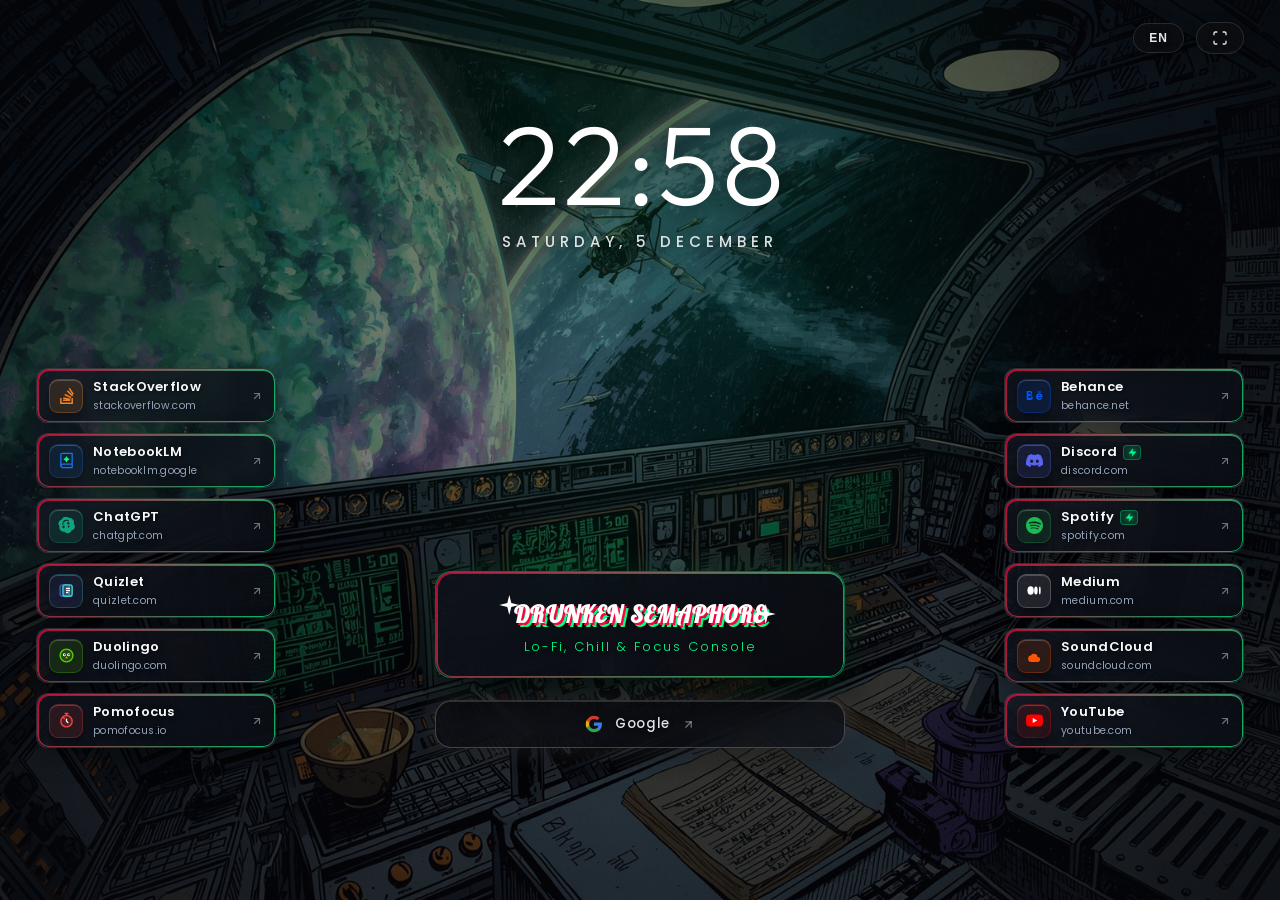
==== index.html @ 56335290 "feat: replace theme-named radios with real world radio stations including TRT Radyo 3 and add HLS su" ====
<!DOCTYPE html>
<html lang="tr">
<head>
    <meta charset="UTF-8">
    <meta name="viewport" content="width=device-width, initial-scale=1.0, viewport-fit=cover">
    <meta name="google" content="notranslate">

    <title>Drunken Semaphore — Lo-Fi, Chill & Focus Console</title>
    <meta name="google-site-verification" content="IHjCJJ4IDxa6epoXpQLy9RDhUSym5mTkWTMq412_aLg" />

    <link rel="stylesheet" href="style.css?v=20261027_08">

    <link rel="icon" type="image/png" href="favicon.png?v=3">
    <link rel="apple-touch-icon" href="apple-touch-icon.png?v=3">

    <meta name="description" content="Drunken Semaphore: Your 'lo-fi & chill' space for focus & relaxation. Odaklanma ve rahatlama konsolunuz. Visual/music themes, timer & productivity tools.">
    <meta name="keywords" content="drunken semaphore, focus, relax, audios, ambient sounds, music themes, visual themes, stopwatch, timer, alarm, world clock, birth chart, productivity, odaklanma, rahatlama, sesler, ambiyans sesleri, müzik temaları, görsel temalar, kronometre, sayaç, dünya saatleri, doğum haritası, üretkenlik">
    <meta name="author" content="Drunken Semaphore">

    <meta name="theme-color" content="#00ff88">
</head>

<body>
    <!-- VIDEO ARKA PLAN (DÖNGÜSEL GIF GİBİ ÇALIŞIR) -->
    <video id="bg-video" autoplay muted loop playsinline webkit-playsinline preload="none"></video>

    <!-- CHROME EXTENSION NEW TAB EKRANI (EXTENSION SCREEN) -->
    <div id="extension-screen" class="extension-screen">
        <!-- Random Arka Plan Görseli (assets/first-page) -->
        <div id="ext-bg-wallpaper" class="ext-bg-wallpaper" aria-hidden="true"></div>
        
        <!-- Sinematik Karartma ve Vignette Katmanı -->
        <div class="ext-ambient-overlay"></div>

        <!-- Cihaz Yönü Uyarı Katmanı (Landscape Orient Gate) -->
        <div class="orient-gate orient-gate-ext" aria-hidden="true">
            <div class="orient-gate-card">
                <div class="orient-gate-icon-box">
                    <svg class="orient-gate-svg to-portrait" viewBox="0 0 48 48" width="48" height="48" fill="none">
                        <rect x="15" y="7" width="18" height="34" rx="3.5" stroke="#ffffff" stroke-width="2.2" />
                        <line x1="22" y1="36" x2="26" y2="36" stroke="#00ff88" stroke-width="2" stroke-linecap="round" />
                        <path d="M7 24 C 7 14, 15 6, 24 6" stroke="#00ff88" stroke-width="2" stroke-dasharray="3 3" stroke-linecap="round" />
                        <polyline points="20 2 24 6 20 10" stroke="#00ff88" stroke-width="2" stroke-linecap="round" stroke-linejoin="round" />
                    </svg>
                </div>
                <h3 class="orient-gate-title"><span class="txt-orient-ext-title">DİKEY KULLANIM</span></h3>
                <p class="orient-gate-desc"><span class="txt-orient-ext-desc">Bu ekran dikey kullanım için tasarlanmıştır. Lütfen cihazınızı dikey konuma getirin.</span></p>
            </div>
        </div>

        <!-- Üst Kontrol Barı (Dil & Tam Ekran) -->
        <header class="ext-header">
            <div class="ext-header-actions">
                <button id="ext-btn-lang" class="ext-pill-btn" title="Dili Değiştir / Switch Language">
                    <span class="ext-lang-text">TR</span>
                </button>
                <button id="ext-btn-fullscreen" class="ext-pill-btn" title="Tam Ekran / Fullscreen">
                    <svg viewBox="0 0 24 24" width="16" height="16" stroke="currentColor" stroke-width="2" fill="none">
                        <path d="M8 3H5a2 2 0 0 0-2 2v3m18 0V5a2 2 0 0 0-2-2h-3m0 18h3a2 2 0 0 0 2-2v-3M3 16v3a2 2 0 0 0 2 2h3"></path>
                    </svg>
                </button>
            </div>
        </header>

        <!-- BAĞIMSIZ ÜST SAAT & TARİH KUTUSU (INDEPENDENT TOP CLOCK HUB) -->
        <div class="ext-clock-hub">
            <div id="ext-time" class="ext-digital-time">00:00</div>
            <div id="ext-date" class="ext-digital-date">21 EKİM, ÇARŞAMBA</div>
        </div>

        <!-- Ana Gövde: Yan Linkler + Ortada Atmosphere ve Google Arama (DİKEYDE VE YATAYDA TAM ORTALI) -->
        <main class="ext-main-stage">
            
            <!-- SOL YAN (LEFT FLANK): Google, Notion, NotebookLM, Google Scholar, Quizlet -->
            <aside class="ext-side-flank ext-side-left">
                <!-- 1. Google -->
                <a href="https://www.google.com" target="_self" class="ext-quick-card" title="Google">
                    <div class="ext-card-icon-box ext-google-box">
                        <svg viewBox="0 0 24 24" width="20" height="20">
                            <path fill="#4285F4" d="M22.56 12.25c0-.78-.07-1.53-.2-2.25H12v4.26h5.92c-.26 1.37-1.04 2.53-2.21 3.31v2.77h3.57c2.08-1.92 3.28-4.74 3.28-8.09z"/>
                            <path fill="#34A853" d="M12 23c2.97 0 5.46-.98 7.28-2.66l-3.57-2.77c-.98.66-2.23 1.06-3.71 1.06-2.86 0-5.29-1.93-6.16-4.53H2.18v2.84C3.99 20.53 7.7 23 12 23z"/>
                            <path fill="#FBBC05" d="M5.84 14.09c-.22-.66-.35-1.36-.35-2.09s.13-1.43.35-2.09V7.06H2.18C1.43 8.55 1 10.22 1 12s.43 3.45 1.18 4.94l2.85-2.22.81-.63z"/>
                            <path fill="#EA4335" d="M12 5.38c1.62 0 3.06.56 4.21 1.64l3.15-3.15C17.45 2.09 14.97 1 12 1 7.7 1 3.99 3.47 2.18 7.06l3.66 2.84c.87-2.6 3.3-4.52 6.16-4.52z"/>
                        </svg>
                    </div>
                    <div class="ext-card-details">
                        <span class="ext-card-name">Google</span>
                        <span class="ext-card-url">google.com</span>
                    </div>
                    <svg class="ext-card-arrow" viewBox="0 0 24 24" width="12" height="12" stroke="currentColor" stroke-width="2.2" fill="none" stroke-linecap="round" stroke-linejoin="round">
                        <line x1="7" y1="17" x2="17" y2="7"></line>
                        <polyline points="7 7 17 7 17 17"></polyline>
                    </svg>
                </a>

                <!-- 2. Notion -->
                <a href="https://www.notion.so" target="_blank" rel="noopener noreferrer" class="ext-quick-card" title="Notion">
                    <div class="ext-card-icon-box ext-notion-box">
                        <svg viewBox="0 0 24 24" width="20" height="20" fill="currentColor">
                            <path d="M4.459 4.208c.746.606 1.026.56 2.428.466l13.215-.793c.28 0 .047-.28-.046-.326L17.86 1.968c-.42-.326-.98-.7-2.054-.607L3.107 2.388c-.466.046-.56.28-.373.466zm.84 3.73v13.62c0 .84.466 1.166 1.353 1.12l14.288-.84c.886-.046.793-.746.793-1.306V7.474c0-.606-.233-.886-.793-.84l-14.847.886c-.56.047-.794.327-.794.887zm13.12 1.4c.094.42 0 .84-.42.887l-.933.14v8.864c.513.28.98.14 1.306-.047.373-.233.42-.56.42-.98V9.385c0-.42-.187-.653-.653-.606zm-4.712.327c.187.326.14.7-.28.746l-.886.14v8.583c.793.514 1.54.42 1.912.094.373-.327.42-.653.42-1.12V9.758c0-.42-.187-.653-.653-.606l-.513.093v-.513zm-2.846.186l-2.8 4.713v-4.153c0-.42-.234-.607-.653-.56l-.98.14v.513c.28.047.466.187.466.607v9.423c0 .42-.186.607-.653.607l-.606-.047v.513l2.285-.14 3.127-5.04v4.433c0 .466.233.653.7.606l1.026-.14v-.513c-.327-.047-.466-.233-.466-.653V9.758c0-.42-.187-.607-.653-.56z"/>
                        </svg>
                    </div>
                    <div class="ext-card-details">
                        <span class="ext-card-name">Notion</span>
                        <span class="ext-card-url">notion.so</span>
                    </div>
                    <svg class="ext-card-arrow" viewBox="0 0 24 24" width="12" height="12" stroke="currentColor" stroke-width="2.2" fill="none" stroke-linecap="round" stroke-linejoin="round">
                        <line x1="7" y1="17" x2="17" y2="7"></line>
                        <polyline points="7 7 17 7 17 17"></polyline>
                    </svg>
                </a>

                <!-- 3. NotebookLM -->
                <a href="https://notebooklm.google.com" target="_blank" rel="noopener noreferrer" class="ext-quick-card" title="NotebookLM">
                    <div class="ext-card-icon-box ext-notebook-box">
                        <svg viewBox="0 0 24 24" width="20" height="20" fill="none" stroke="currentColor" stroke-width="1.8" stroke-linecap="round" stroke-linejoin="round">
                            <path d="M4 19.5A2.5 2.5 0 0 1 6.5 17H20" stroke="#1A73E8"></path>
                            <path d="M6.5 2H20v20H6.5A2.5 2.5 0 0 1 4 19.5v-15A2.5 2.5 0 0 1 6.5 2z" stroke="#1A73E8"></path>
                            <path d="M12 7l1 2.2 2.2 1-2.2 1-1 2.2-1-2.2-2.2-1 2.2-1 1-2.2z" fill="#00ff88" stroke="#00ff88"></path>
                        </svg>
                    </div>
                    <div class="ext-card-details">
                        <span class="ext-card-name">NotebookLM</span>
                        <span class="ext-card-url">notebooklm.google</span>
                    </div>
                    <svg class="ext-card-arrow" viewBox="0 0 24 24" width="12" height="12" stroke="currentColor" stroke-width="2.2" fill="none" stroke-linecap="round" stroke-linejoin="round">
                        <line x1="7" y1="17" x2="17" y2="7"></line>
                        <polyline points="7 7 17 7 17 17"></polyline>
                    </svg>
                </a>

                <!-- 4. Google Scholar -->
                <a href="https://scholar.google.com" target="_blank" rel="noopener noreferrer" class="ext-quick-card" title="Google Scholar">
                    <div class="ext-card-icon-box ext-scholar-box">
                        <svg viewBox="0 0 24 24" width="20" height="20" fill="none" stroke="#4285F4" stroke-width="2" stroke-linecap="round" stroke-linejoin="round">
                            <polygon points="12 2 2 7 12 12 22 7 12 2" fill="#4285F4" fill-opacity="0.25"></polygon>
                            <path d="M6 10.5V16c0 3.3 2.7 6 6 6s6-2.7 6-6v-5.5"></path>
                            <path d="M22 7v9"></path>
                        </svg>
                    </div>
                    <div class="ext-card-details">
                        <span class="ext-card-name">Scholar</span>
                        <span class="ext-card-url">scholar.google.com</span>
                    </div>
                    <svg class="ext-card-arrow" viewBox="0 0 24 24" width="12" height="12" stroke="currentColor" stroke-width="2.2" fill="none" stroke-linecap="round" stroke-linejoin="round">
                        <line x1="7" y1="17" x2="17" y2="7"></line>
                        <polyline points="7 7 17 7 17 17"></polyline>
                    </svg>
                </a>

                <!-- 5. Quizlet -->
                <a href="https://quizlet.com" target="_blank" rel="noopener noreferrer" class="ext-quick-card" title="Quizlet">
                    <div class="ext-card-icon-box ext-quizlet-box">
                        <svg viewBox="0 0 24 24" width="20" height="20" fill="none">
                            <rect x="3" y="4" width="13" height="16" rx="3" stroke="#4257B2" stroke-width="2" fill="#4257B2" fill-opacity="0.2"></rect>
                            <rect x="7" y="4" width="13" height="16" rx="3" stroke="#3CCFCF" stroke-width="2" fill="#3CCFCF" fill-opacity="0.25"></rect>
                            <path d="M12 9h4M12 12h4M12 15h2" stroke="#ffffff" stroke-width="1.8" stroke-linecap="round"></path>
                        </svg>
                    </div>
                    <div class="ext-card-details">
                        <span class="ext-card-name">Quizlet</span>
                        <span class="ext-card-url">quizlet.com</span>
                    </div>
                    <svg class="ext-card-arrow" viewBox="0 0 24 24" width="12" height="12" stroke="currentColor" stroke-width="2.2" fill="none" stroke-linecap="round" stroke-linejoin="round">
                        <line x1="7" y1="17" x2="17" y2="7"></line>
                        <polyline points="7 7 17 7 17 17"></polyline>
                    </svg>
                </a>
            </aside>

            <!-- ORTA (CENTER): ATMOSPHERE Animasyonu ve Bağlantı + Google Hızlı Bağlantısı -->
            <section class="ext-center-flank">

                <!-- 1. DRUNKEN SEMAPHORE KUTUSU (Animasyon ve Bağlantı) -->
                <div id="btn-enter-atmosphere" class="brand-sign glass-panel ext-atmosphere-link" role="button" tabindex="0" title="Drunken Semaphore — Web Konsolunu Aç / Open Web Console">
                    <h2 class="neon-title">DRUNKEN SEMAPHORE</h2>
                    <p style="color: #00ff88; margin: 0; font-size: 13px; letter-spacing: 2px; font-weight: 300;">Lo-Fi, Chill & Focus Console</p>
                </div>

                <!-- 2. ORTA ALT: Şık Google Hızlı Bağlantısı (Dedicated Link) -->
                <div class="ext-center-actions">
                    <a href="https://www.google.com" target="_self" class="ext-center-google-link" title="Google'a Git / Visit Google">
                        <svg class="ext-google-icon" viewBox="0 0 24 24" width="18" height="18">
                            <path fill="#4285F4" d="M22.56 12.25c0-.78-.07-1.53-.2-2.25H12v4.26h5.92c-.26 1.37-1.04 2.53-2.21 3.31v2.77h3.57c2.08-1.92 3.28-4.74 3.28-8.09z"/>
                            <path fill="#34A853" d="M12 23c2.97 0 5.46-.98 7.28-2.66l-3.57-2.77c-.98.66-2.23 1.06-3.71 1.06-2.86 0-5.29-1.93-6.16-4.53H2.18v2.84C3.99 20.53 7.7 23 12 23z"/>
                            <path fill="#FBBC05" d="M5.84 14.09c-.22-.66-.35-1.36-.35-2.09s.13-1.43.35-2.09V7.06H2.18C1.43 8.55 1 10.22 1 12s.43 3.45 1.18 4.94l2.85-2.22.81-.63z"/>
                            <path fill="#EA4335" d="M12 5.38c1.62 0 3.06.56 4.21 1.64l3.15-3.15C17.45 2.09 14.97 1 12 1 7.7 1 3.99 3.47 2.18 7.06l3.66 2.84c.87-2.6 3.3-4.52 6.16-4.52z"/>
                        </svg>
                        <span class="ext-google-btn-text">Google</span>
                        <svg class="ext-google-btn-arrow" viewBox="0 0 24 24" width="13" height="13" stroke="currentColor" stroke-width="2.2" fill="none" stroke-linecap="round" stroke-linejoin="round">
                            <line x1="7" y1="17" x2="17" y2="7"></line>
                            <polyline points="7 7 17 7 17 17"></polyline>
                        </svg>
                    </a>
                </div>
            </section>

            <!-- SAĞ YAN (RIGHT FLANK): Spotify, YouTube, GitHub, Goodreads, Pinterest -->
            <aside class="ext-side-flank ext-side-right">
                <!-- 1. Spotify -->
                <a href="https://open.spotify.com" target="_blank" rel="noopener noreferrer" class="ext-quick-card" title="Spotify">
                    <div class="ext-card-icon-box ext-spotify-box">
                        <svg viewBox="0 0 24 24" width="20" height="20" fill="#1DB954">
                            <path d="M12 0C5.373 0 0 5.373 0 12s5.373 12 12 12 12-5.373 12-12S18.627 0 12 0zm5.5 17.3c-.2.3-.6.4-.9.2-2.5-1.5-5.6-1.9-9.3-1-.4.1-.7-.2-.8-.5-.1-.4.2-.7.5-.8 4-.9 7.5-.5 10.3 1.2.3.2.4.6.2.9zm1.5-3.3c-.3.4-.8.5-1.2.3-3-1.8-7.5-2.3-11-1.3-.5.1-.9-.2-1-.6-.1-.5.2-.9.6-1 4-1.2 9-.6 12.3 1.5.5.2.6.7.3 1.1zm.1-3.4C15.6 8.5 9.1 8.3 5.3 9.4c-.6.2-1.2-.2-1.4-.7-.2-.6.2-1.2.7-1.4 4.5-1.3 11.6-1.1 16 1.5.5.3.7 1 .4 1.5-.3.5-1 .7-1.5.4z"/>
                        </svg>
                    </div>
                    <div class="ext-card-details">
                        <span class="ext-card-name">Spotify</span>
                        <span class="ext-card-url">spotify.com</span>
                    </div>
                    <svg class="ext-card-arrow" viewBox="0 0 24 24" width="12" height="12" stroke="currentColor" stroke-width="2.2" fill="none" stroke-linecap="round" stroke-linejoin="round">
                        <line x1="7" y1="17" x2="17" y2="7"></line>
                        <polyline points="7 7 17 7 17 17"></polyline>
                    </svg>
                </a>

                <!-- 2. YouTube -->
                <a href="https://www.youtube.com" target="_blank" rel="noopener noreferrer" class="ext-quick-card" title="YouTube">
                    <div class="ext-card-icon-box ext-youtube-box">
                        <svg viewBox="0 0 24 24" width="20" height="20">
                            <path fill="#FF0000" d="M23.498 6.186a3.016 3.016 0 0 0-2.122-2.136C19.505 3.545 12 3.545 12 3.545s-7.505 0-9.377.505A3.017 3.017 0 0 0 .502 6.186C0 8.07 0 12 0 12s0 3.93.502 5.814a3.016 3.016 0 0 0 2.122 2.136c1.871.505 9.376.505 9.376.505s7.505 0 9.377-.505a3.015 3.015 0 0 0 2.122-2.136C24 15.93 24 12 24 12s0-3.93-.502-5.814z"/>
                            <polygon fill="#FFFFFF" points="9.545 15.568 15.818 12 9.545 8.432"/>
                        </svg>
                    </div>
                    <div class="ext-card-details">
                        <span class="ext-card-name">YouTube</span>
                        <span class="ext-card-url">youtube.com</span>
                    </div>
                    <svg class="ext-card-arrow" viewBox="0 0 24 24" width="12" height="12" stroke="currentColor" stroke-width="2.2" fill="none" stroke-linecap="round" stroke-linejoin="round">
                        <line x1="7" y1="17" x2="17" y2="7"></line>
                        <polyline points="7 7 17 7 17 17"></polyline>
                    </svg>
                </a>

                <!-- 3. GitHub -->
                <a href="https://github.com" target="_blank" rel="noopener noreferrer" class="ext-quick-card" title="GitHub">
                    <div class="ext-card-icon-box ext-github-box">
                        <svg viewBox="0 0 24 24" width="20" height="20" fill="currentColor">
                            <path d="M12 0C5.37 0 0 5.37 0 12c0 5.31 3.435 9.795 8.205 11.385.6.105.825-.255.825-.57 0-.285-.015-1.23-.015-2.235-3.015.555-3.795-.735-4.035-1.41-.135-.345-.72-1.41-1.23-1.695-.42-.225-1.02-.78-.015-.795.945-.015 1.62.87 1.845 1.23 1.08 1.815 2.805 1.305 3.495.99.105-.78.42-1.305.765-1.605-2.67-.3-5.46-1.335-5.46-5.925 0-1.305.465-2.385 1.23-3.225-.12-.3-.54-1.53.12-3.18 0 0 1.005-.315 3.3 1.23.96-.27 1.98-.405 3-.405s2.04.135 3 .405c2.295-1.56 3.3-1.23 3.3-1.23.66 1.65.24 2.88.12 3.18.765.84 1.23 1.905 1.23 3.225 0 4.605-2.805 5.625-5.475 5.925.435.375.81 1.095.81 2.22 0 1.605-.015 2.895-.015 3.3 0 .315.225.69.825.57A12.02 12.02 0 0024 12c0-6.63-5.37-12-12-12z"/>
                        </svg>
                    </div>
                    <div class="ext-card-details">
                        <span class="ext-card-name">GitHub</span>
                        <span class="ext-card-url">github.com</span>
                    </div>
                    <svg class="ext-card-arrow" viewBox="0 0 24 24" width="12" height="12" stroke="currentColor" stroke-width="2.2" fill="none" stroke-linecap="round" stroke-linejoin="round">
                        <line x1="7" y1="17" x2="17" y2="7"></line>
                        <polyline points="7 7 17 7 17 17"></polyline>
                    </svg>
                </a>

                <!-- 4. Goodreads -->
                <a href="https://www.goodreads.com" target="_blank" rel="noopener noreferrer" class="ext-quick-card" title="Goodreads">
                    <div class="ext-card-icon-box ext-goodreads-box">
                        <svg viewBox="0 0 24 24" width="20" height="20" fill="none">
                            <path d="M4 19.5A2.5 2.5 0 0 1 6.5 17H20" stroke="#d69e2e" stroke-width="2"></path>
                            <path d="M6.5 2H20v20H6.5A2.5 2.5 0 0 1 4 19.5v-15A2.5 2.5 0 0 1 6.5 2z" stroke="#d69e2e" stroke-width="2" fill="#d69e2e" fill-opacity="0.18"></path>
                            <path d="M14.5 10c0-2-1-3-2.5-3s-2.5 1-2.5 3 1 3 2.5 3c.8 0 1.5-.3 2-1v2.5c0 1.5-.8 2-2 2-.8 0-1.5-.3-1.8-.8" stroke="#f6ad55" stroke-width="1.8" stroke-linecap="round"></path>
                        </svg>
                    </div>
                    <div class="ext-card-details">
                        <span class="ext-card-name">Goodreads</span>
                        <span class="ext-card-url">goodreads.com</span>
                    </div>
                    <svg class="ext-card-arrow" viewBox="0 0 24 24" width="12" height="12" stroke="currentColor" stroke-width="2.2" fill="none" stroke-linecap="round" stroke-linejoin="round">
                        <line x1="7" y1="17" x2="17" y2="7"></line>
                        <polyline points="7 7 17 7 17 17"></polyline>
                    </svg>
                </a>

                <!-- 5. Pinterest -->
                <a href="https://www.pinterest.com" target="_blank" rel="noopener noreferrer" class="ext-quick-card" title="Pinterest">
                    <div class="ext-card-icon-box ext-pinterest-box">
                        <svg viewBox="0 0 24 24" width="20" height="20" fill="#E60023">
                            <path d="M12 0a12 12 0 0 0-4.37 23.18c-.06-.94-.1-2.4.05-3.43l1.08-4.57s-.27-.55-.27-1.37c0-1.28.74-2.24 1.67-2.24.78 0 1.16.59 1.16 1.3 0 .79-.5 1.98-.77 3.08-.22.93.46 1.68 1.38 1.68 1.65 0 2.92-1.74 2.92-4.26 0-2.23-1.6-3.79-3.89-3.79-2.65 0-4.2 1.99-4.2 4.04 0 .8.31 1.66.7 2.13.08.1.09.18.06.33l-.26 1.08c-.04.18-.14.22-.33.13-1.24-.58-2.02-2.39-2.02-3.85 0-3.13 2.28-6.01 6.57-6.01 3.45 0 6.13 2.46 6.13 5.75 0 3.43-2.16 6.19-5.16 6.19-1.01 0-1.96-.52-2.28-1.14l-.62 2.37c-.23.86-.84 1.94-1.25 2.6A12 12 0 1 0 12 0z"/>
                        </svg>
                    </div>
                    <div class="ext-card-details">
                        <span class="ext-card-name">Pinterest</span>
                        <span class="ext-card-url">pinterest.com</span>
                    </div>
                    <svg class="ext-card-arrow" viewBox="0 0 24 24" width="12" height="12" stroke="currentColor" stroke-width="2.2" fill="none" stroke-linecap="round" stroke-linejoin="round">
                        <line x1="7" y1="17" x2="17" y2="7"></line>
                        <polyline points="7 7 17 7 17 17"></polyline>
                    </svg>
                </a>
            </aside>

        </main>
    </div>

    <!-- OPEN-WORLD HARİTA EKRANI (MAP SCREEN) -->
    <div id="map-screen" class="map-screen map-hidden">
        <!-- Sinematik Ortam Arka Planı (Ambient Glow) -->
        <div class="map-ambient-backdrop"></div>

        <!-- Cihaz Yönü Uyarı Katmanı (Portrait Orient Gate) -->
        <div class="orient-gate orient-gate-map" aria-hidden="true">
            <div class="orient-gate-card">
                <div class="orient-gate-icon-box">
                    <svg class="orient-gate-svg to-landscape" viewBox="0 0 48 48" width="48" height="48" fill="none">
                        <rect x="7" y="15" width="34" height="18" rx="3.5" stroke="#ffffff" stroke-width="2.2" />
                        <line x1="36" y1="22" x2="36" y2="26" stroke="#00ff88" stroke-width="2" stroke-linecap="round" />
                        <path d="M24 7 C 34 7, 41 15, 41 24" stroke="#00ff88" stroke-width="2" stroke-dasharray="3 3" stroke-linecap="round" />
                        <polyline points="45 20 41 24 37 20" stroke="#00ff88" stroke-width="2" stroke-linecap="round" stroke-linejoin="round" />
                    </svg>
                </div>
                <h3 class="orient-gate-title"><span class="txt-orient-map-title">YATAY KONSOL</span></h3>
                <p class="orient-gate-desc"><span class="txt-orient-map-desc">Harita konsolu yatay kullanım için tasarlanmıştır. Lütfen cihazınızı yatay konuma getirin.</span></p>
            </div>
        </div>


        <!-- SOL JOY-CON KOLU (Neon Kırmızı Gövde + Analog Stick + Dikey ATMOSPHERE + D-Pad + Capture) -->
        <div class="map-flank map-flank-left">
            <div class="joycon-control joycon-top-row joycon-row-right">
                <div class="joycon-minus-btn" title="-"></div>
            </div>

            <div class="joycon-control joycon-stick-assembly">
                <div class="joycon-stick-well">
                    <div class="joycon-stick-cap" id="left-stick" title="Analog Joystick">
                        <div class="joycon-stick-inner"></div>
                    </div>
                </div>
            </div>

            <h1 class="map-vertical-title">DRUNKEN SEMAPHORE</h1>

            <div class="joycon-control joycon-pad-group joycon-dpad">
                <div class="joycon-round-btn dpad-up" data-key="up" title="Yukarı / Up">
                    <svg class="dpad-arrow-icon" viewBox="0 0 24 24"><polygon points="12 5 4 19 20 19"></polygon></svg>
                </div>
                <div class="joycon-round-btn dpad-left" data-key="left" title="Sol / Left">
                    <svg class="dpad-arrow-icon" viewBox="0 0 24 24"><polygon points="5 12 19 4 19 20"></polygon></svg>
                </div>
                <div class="joycon-round-btn dpad-right" data-key="right" title="Sağ / Right">
                    <svg class="dpad-arrow-icon" viewBox="0 0 24 24"><polygon points="19 12 5 4 5 20"></polygon></svg>
                </div>
                <div class="joycon-round-btn dpad-down" data-key="down" title="Aşağı / Down">
                    <svg class="dpad-arrow-icon" viewBox="0 0 24 24"><polygon points="12 19 4 5 20 5"></polygon></svg>
                </div>
            </div>

            <div class="joycon-control joycon-bottom-row joycon-row-right">
                <div class="joycon-capture-btn" aria-hidden="true">
                    <div class="joycon-capture-inner"></div>
                </div>
            </div>
        </div>

        <!-- SAĞ JOY-CON KOLU (Neon Yeşil Gövde + X/Y/A/B + Dikey MEKANINI SEÇ + Analog Stick + Home) -->
        <div class="map-flank map-flank-right">
            <div class="joycon-control joycon-top-row joycon-row-left" style="height: 20px;">
                <!-- Sağ üst artı butonu kaldırıldı -->
            </div>

            <div class="joycon-control joycon-pad-group joycon-abxy">
                <div class="joycon-round-btn abxy-x" data-btn="x" title="Rastgele Mekan Seç / Random (X)"><span>X</span></div>
                <div class="joycon-round-btn abxy-y" data-btn="y" title="Lobi Müziği Önizle / Preview Audio (Y)"><span>Y</span></div>
                <div class="joycon-round-btn abxy-a" data-btn="a" title="Seç / Giriş Yap / Enter (A)"><span>A</span></div>
                <div class="joycon-round-btn abxy-b" data-btn="b" title="Seçimi Sıfırla & Müziği Kapat / Reset (B)"><span>B</span></div>
            </div>

            <h2 class="map-vertical-subtitle"><span class="txt-map-subtitle">MEKANINI SEÇ</span></h2>

            <div class="joycon-control joycon-stick-assembly">
                <div class="joycon-stick-well">
                    <div class="joycon-stick-cap" id="right-stick" title="Analog Joystick">
                        <div class="joycon-stick-inner"></div>
                    </div>
                </div>
            </div>

            <div class="joycon-control joycon-bottom-row joycon-row-left">
                <div class="joycon-home-btn" id="btn-map-home" title="İlk Sayfaya Dön / Home" role="button" tabindex="0">
                    <svg viewBox="0 0 24 24" width="16" height="16" fill="currentColor">
                        <path d="M12 3L4 9v12h5v-7h6v7h5V9z"/>
                    </svg>
                </div>
            </div>
        </div>

        <!-- İnteraktif Harita Sahnesi (Tam Sığan, Kesilmeyen Konteyner) -->
        <div class="map-stage-wrapper">
            <div class="map-stage">
                <!-- Harita Videosu / GIF (Sıfır Kesilme ile Birebir Sahneye Oturur) -->
                <video id="map-video" class="map-stage-image" autoplay loop muted playsinline webkit-playsinline preload="none" poster="assets/map/map-bg.png">
                    <source src="assets/map/map-bg.mp4" type="video/mp4">
                </video>
                <!-- 1. Cowboy Era: Wild Saloon -->
                <div class="building-hotspot" data-theme="cowboy-era" style="left: 4%; top: 28%; width: 17%; height: 28%;">
                    <div class="hotspot-highlight"></div>
                </div>

                <!-- 2. Jazz & Romance: Velvet Club -->
                <div class="building-hotspot" data-theme="jazz-romance" style="left: 26%; top: 7%; width: 15%; height: 30%;">
                    <div class="hotspot-highlight"></div>
                </div>

                <!-- 3. Rock n' Roll: Skull Rider Bar -->
                <div class="building-hotspot" data-theme="rock-n-roll" style="left: 55%; top: 6%; width: 17%; height: 30%;">
                    <div class="hotspot-highlight"></div>
                </div>

                <!-- 4. Dark Fantasy: Cursed Cathedral -->
                <div class="building-hotspot" data-theme="dark-fantasy" style="left: 75%; top: 5%; width: 21%; height: 38%;">
                    <div class="hotspot-highlight"></div>
                </div>

                <!-- 5. The Pasific Crest -->
                <div class="building-hotspot" data-theme="the-pasific-crest" style="left: 6%; top: 57%; width: 29%; height: 33%;">
                    <div class="hotspot-highlight"></div>
                </div>

                <!-- 6. Light Fantasy: Dragon's Sanctuary -->
                <div class="building-hotspot" data-theme="light-fantasy" style="left: 39%; top: 62%; width: 20%; height: 33%;">
                    <div class="hotspot-highlight"></div>
                </div>

                <!-- 7. Milky Way: Orbital Spaceport -->
                <div class="building-hotspot" data-theme="milky-way" style="left: 40%; top: 25%; width: 18%; height: 30%;">
                    <div class="hotspot-highlight"></div>
                </div>

                <!-- 8. Cyber World: Neon Tower -->
                <div class="building-hotspot" data-theme="cyber-world" style="left: 81%; top: 44%; width: 19%; height: 55%;">
                    <div class="hotspot-highlight"></div>
                </div>
            </div>
        </div>

        <!-- İnteraktif Bilgi Kartı (Bina üzerine gelince açılır - Dinamik Tema Renkli) -->
        <div id="building-card" class="building-card">
            <div class="building-hud-header">
                <span class="building-hud-dot"></span>
                <span id="card-tag" class="building-hud-tag">DRUNKEN SEMAPHORE</span>
                <span class="building-hud-badge txt-hud-badge">EXPLORE</span>
            </div>
            <h3 id="card-title" class="building-title">District Name</h3>
            <p id="card-desc" class="building-desc"></p>
            <div class="building-hud-action">
                <span class="building-hud-prompt">
                    <span class="hud-key-pill">A</span>
                    <span class="txt-hud-enter">GİRİŞ YAP / ENTER</span>
                </span>
                <span class="building-hud-arrow">
                    <svg viewBox="0 0 24 24" width="13" height="13" fill="none" stroke="currentColor" stroke-width="2.5" stroke-linecap="round" stroke-linejoin="round">
                        <line x1="5" y1="12" x2="19" y2="12"></line>
                        <polyline points="12 5 19 12 12 19"></polyline>
                    </svg>
                </span>
            </div>
        </div>

        <!-- Joy-Con Konsol Tuş Kılavuzu (HUD Controller Action Guide) -->
        <div class="joycon-action-guide">
            <div class="guide-item"><span class="guide-key guide-key-a">A</span> <span class="guide-txt txt-guide-a">Giriş Yap</span></div>
            <div class="guide-item"><span class="guide-key guide-key-b">B</span> <span class="guide-txt txt-guide-b">Sıfırla</span></div>
            <div class="guide-item"><span class="guide-key guide-key-x">X</span> <span class="guide-txt txt-guide-x">Rastgele</span></div>
            <div class="guide-item"><span class="guide-key guide-key-y">Y</span> <span class="guide-txt txt-guide-y">Lobi Müziği</span></div>
        </div>
    </div>

    <!-- Sayfanın içerisindeki her şey (Ana Çalışma Alanı) -->
    <div class="app-container">

        <!-- Cihaz Yönü Uyarı Katmanı (Normal Konsol: Yatayda Uyarır) -->
        <div class="orient-gate orient-gate-app-portrait" aria-hidden="true">
            <div class="orient-gate-card">
                <div class="orient-gate-icon-box">
                    <svg class="orient-gate-svg to-portrait" viewBox="0 0 48 48" width="48" height="48" fill="none">
                        <rect x="15" y="7" width="18" height="34" rx="3.5" stroke="#ffffff" stroke-width="2.2" />
                        <line x1="22" y1="36" x2="26" y2="36" stroke="#00ff88" stroke-width="2" stroke-linecap="round" />
                        <path d="M7 24 C 7 14, 15 6, 24 6" stroke="#00ff88" stroke-width="2" stroke-dasharray="3 3" stroke-linecap="round" />
                        <polyline points="20 2 24 6 20 10" stroke="#00ff88" stroke-width="2" stroke-linecap="round" stroke-linejoin="round" />
                    </svg>
                </div>
                <h3 class="orient-gate-title"><span class="txt-orient-room-title">DİKEY KONSOL</span></h3>
                <p class="orient-gate-desc"><span class="txt-orient-room-desc">Konsol görünümü dikey kullanım için tasarlanmıştır. Lütfen cihazınızı dikey konuma getirin veya tam ekran moduna geçin.</span></p>
            </div>
        </div>

        <!-- Cihaz Yönü Uyarı Katmanı (Sinematik Fullscreen: Dikeyde Uyarır) -->
        <div class="orient-gate orient-gate-app-landscape" aria-hidden="true">
            <div class="orient-gate-card">
                <div class="orient-gate-icon-box">
                    <svg class="orient-gate-svg to-landscape" viewBox="0 0 48 48" width="48" height="48" fill="none">
                        <rect x="7" y="15" width="34" height="18" rx="3.5" stroke="#ffffff" stroke-width="2.2" />
                        <line x1="36" y1="22" x2="36" y2="26" stroke="#00ff88" stroke-width="2" stroke-linecap="round" />
                        <path d="M24 7 C 34 7, 41 15, 41 24" stroke="#00ff88" stroke-width="2" stroke-dasharray="3 3" stroke-linecap="round" />
                        <polyline points="45 20 41 24 37 20" stroke="#00ff88" stroke-width="2" stroke-linecap="round" stroke-linejoin="round" />
                    </svg>
                </div>
                <h3 class="orient-gate-title"><span class="txt-orient-cinema-title">SİNEMATİK MOD</span></h3>
                <p class="orient-gate-desc"><span class="txt-orient-cinema-desc">Sinematik tam ekran modu yatay kullanım için tasarlanmıştır. Lütfen cihazınızı yatay konuma getirin.</span></p>
            </div>
        </div>

        <!-- Sol Dikey Dock Bar (60px) -->
        <aside class="dock-bar glass-panel">
            <div class="dock-top-group">
                <button class="dock-btn active" data-dock="home" title="Home">
                    <svg class="dock-icon" viewBox="0 0 24 24" width="22" height="22" stroke="currentColor" stroke-width="2" fill="none" stroke-linecap="round" stroke-linejoin="round">
                        <path d="M3 9l9-7 9 7v11a2 2 0 0 1-2 2H5a2 2 0 0 1-2-2z"></path>
                        <polyline points="9 22 9 12 15 12 15 22"></polyline>
                    </svg>
                    <span class="dock-tooltip dock-tt-home">Home</span>
                </button>

                <button class="dock-btn" data-dock="features" title="Features">
                    <svg class="dock-icon" viewBox="0 0 24 24" width="22" height="22" stroke="currentColor" stroke-width="2" fill="none" stroke-linecap="round" stroke-linejoin="round">
                        <circle cx="12" cy="12" r="3"></circle>
                        <path d="M19.4 15a1.65 1.65 0 0 0 .33 1.82l.06.06a2 2 0 0 1 0 2.83 2 2 0 0 1-2.83 0l-.06-.06a1.65 1.65 0 0 0-1.82-.33 1.65 1.65 0 0 0-1 1.51V21a2 2 0 0 1-2 2 2 2 0 0 1-2-2v-.09A1.65 1.65 0 0 0 9 19.4a1.65 1.65 0 0 0-1.82.33l-.06.06a2 2 0 0 1-2.83 0 2 2 0 0 1 0-2.83l.06-.06a1.65 1.65 0 0 0 .33-1.82 1.65 1.65 0 0 0-1.51-1H3a2 2 0 0 1-2-2 2 2 0 0 1 2-2h.09A1.65 1.65 0 0 0 4.6 9a1.65 1.65 0 0 0-.33-1.82l-.06-.06a2 2 0 0 1 0-2.83 2 2 0 0 1 2.83 0l.06.06a1.65 1.65 0 0 0 1.82.33H9a1.65 1.65 0 0 0 1-1.51V3a2 2 0 0 1 2-2 2 2 0 0 1 2 2v.09a1.65 1.65 0 0 0 1 1.51 1.65 1.65 0 0 0 1.82-.33l.06-.06a2 2 0 0 1 2.83 0 2 2 0 0 1 0 2.83l-.06.06a1.65 1.65 0 0 0-.33 1.82V9a1.65 1.65 0 0 0 1.51 1H21a2 2 0 0 1 2 2 2 2 0 0 1-2 2h-.09a1.65 1.65 0 0 0-1.51 1z"></path>
                    </svg>
                    <span class="dock-tooltip dock-tt-features">Features</span>
                </button>

                <button class="dock-btn" data-dock="music" title="Music">
                    <svg class="dock-icon" viewBox="0 0 24 24" width="22" height="22" stroke="currentColor" stroke-width="2" fill="none" stroke-linecap="round" stroke-linejoin="round">
                        <path d="M9 18V5l12-2v13"></path>
                        <circle cx="6" cy="18" r="3"></circle>
                        <circle cx="18" cy="16" r="3"></circle>
                    </svg>
                    <span class="dock-tooltip dock-tt-music">Music</span>
                </button>

                <button class="dock-btn" data-dock="visual" title="Visual">
                    <svg class="dock-icon" viewBox="0 0 24 24" width="22" height="22" stroke="currentColor" stroke-width="2" fill="none" stroke-linecap="round" stroke-linejoin="round">
                        <rect x="3" y="3" width="18" height="18" rx="2" ry="2"></rect>
                        <circle cx="8.5" cy="8.5" r="1.5"></circle>
                        <polyline points="21 15 16 10 5 21"></polyline>
                    </svg>
                    <span class="dock-tooltip dock-tt-visual">Visual</span>
                </button>
            </div>

            <div class="dock-bottom-group">
                <a href="https://buymeacoffee.com/ietkose" target="_blank" rel="noopener noreferrer" class="dock-btn dock-coffee-btn" data-dock="coffee" title="Support Me">
                    <svg class="dock-icon" viewBox="0 0 24 24" width="20" height="20" stroke="currentColor" stroke-width="2" fill="none" stroke-linecap="round" stroke-linejoin="round">
                        <path d="M18 8h1a4 4 0 0 1 0 8h-1"></path>
                        <path d="M2 8h16v9a4 4 0 0 1-4 4H6a4 4 0 0 1-4-4V8z"></path>
                        <line x1="6" y1="1" x2="6" y2="4"></line>
                        <line x1="10" y1="1" x2="10" y2="4"></line>
                        <line x1="14" y1="1" x2="14" y2="4"></line>
                    </svg>
                    <span class="dock-tooltip dock-tt-coffee">Support Me</span>
                </a>

                <button id="btn-return-map" class="dock-btn dock-map-btn" data-dock="map" title="MAP">
                    <svg class="dock-icon" viewBox="0 0 24 24" width="22" height="22" stroke="currentColor" stroke-width="2" fill="none" stroke-linecap="round" stroke-linejoin="round">
                        <polygon points="1 6 1 22 8 18 16 22 23 18 23 2 16 6 8 2 1 6"></polygon>
                        <line x1="8" y1="2" x2="8" y2="18"></line>
                        <line x1="16" y1="6" x2="16" y2="22"></line>
                    </svg>
                    <span class="dock-tooltip dock-tt-map">MAP</span>
                </button>
            </div>
        </aside>
        <!-- Sayfada orta alan yarattık-->
        <main class="main-content">

            <!-- FULLSCREEN KUTUCUĞU -->
            <button id="btn-fullscreen" class="glass-btn" style="position: absolute; top: 28px; right: 15px; z-index: 100;"><span class="txt-fullscreen">⛶ Fullscreen</span></button>

            <!-- ORTA KUTU (FEATURES KUTUSU) -->
             <!-- HOME KUTUCUĞU -->
            <div id="clock-view" class="view-box tab-content glass-panel" style="display: block;">
                <h1 id="time-display">00:00:00</h1>
                <h3 id="date-display">Date</h3>
            </div>

            <!-- STOPWATCH KUTUCUĞU -->
            <div id="stopwatch-view" class="view-box tab-content glass-panel" style="display: none;">
                <h2 class="view-h2-stopwatch">Stopwatch</h2>
                <h1 id="sw-display">00:00:00</h1>
                <div class="stopwatch-controls">
                    <button id="btn-start" class="glass-btn btn-txt-start">Start</button>
                    <button id="btn-stop" class="glass-btn btn-txt-stop">Stop</button>
                    <button id="btn-lap" class="glass-btn btn-txt-lap">Lap</button>
                    <button id="btn-reset" class="glass-btn btn-txt-reset">Reset</button>
                </div>
                <div id="laps-container"></div>
            </div>

            <!-- TIMER KUTUCUĞU -->
            <div id="timer-view" class="view-box tab-content glass-panel" style="display: none;">
                <h2 class="view-h2-timer">Timer</h2>
                <h1 id="timer-display">00:00:00</h1>
                <div class="timer-input-group" style="display: flex; justify-content: center; align-items: center; gap: 10px; margin-bottom: 20px;">
                    <div class="input-wrapper" style="display: flex; align-items: center; background: rgba(0,0,0,0.4); border: 1px solid rgba(255,255,255,0.15); border-radius: 8px; height: 35px; overflow: hidden;">
                        <button class="spin-btn" data-spin-target="timer-input-hour" data-spin-action="down" style="background: transparent; border: none; color: #b3b3b3; font-size: 16px; cursor: pointer; padding: 0 8px;">-</button>
                        <input type="number" id="timer-input-hour" placeholder="Hr" min="0" max="99" style="width: 35px; height: 100%; text-align: center; background: transparent; border: none; color: white; outline: none; padding: 0; font-size: 16px; font-family: 'Poppins', sans-serif;">
                        <button class="spin-btn" data-spin-target="timer-input-hour" data-spin-action="up" style="background: transparent; border: none; color: #b3b3b3; font-size: 16px; cursor: pointer; padding: 0 8px;">+</button>
                    </div>
                    <span style="font-size: 20px; font-weight: bold; color: rgba(255,255,255,0.5);">:</span>
                    <div class="input-wrapper" style="display: flex; align-items: center; background: rgba(0,0,0,0.4); border: 1px solid rgba(255,255,255,0.15); border-radius: 8px; height: 35px; overflow: hidden;">
                        <button class="spin-btn" data-spin-target="timer-input-min" data-spin-action="down" style="background: transparent; border: none; color: #b3b3b3; font-size: 16px; cursor: pointer; padding: 0 8px;">-</button>
                        <input type="number" id="timer-input-min" placeholder="Min" min="0" max="59" style="width: 35px; height: 100%; text-align: center; background: transparent; border: none; color: white; outline: none; padding: 0; font-size: 16px; font-family: 'Poppins', sans-serif;">
                        <button class="spin-btn" data-spin-target="timer-input-min" data-spin-action="up" style="background: transparent; border: none; color: #b3b3b3; font-size: 16px; cursor: pointer; padding: 0 8px;">+</button>
                    </div>
                    <span style="font-size: 20px; font-weight: bold; color: rgba(255,255,255,0.5);">:</span>
                    <div class="input-wrapper" style="display: flex; align-items: center; background: rgba(0,0,0,0.4); border: 1px solid rgba(255,255,255,0.15); border-radius: 8px; height: 35px; overflow: hidden;">
                        <button class="spin-btn" data-spin-target="timer-input-sec" data-spin-action="down" style="background: transparent; border: none; color: #b3b3b3; font-size: 16px; cursor: pointer; padding: 0 8px;">-</button>
                        <input type="number" id="timer-input-sec" placeholder="Sec" min="0" max="59" style="width: 35px; height: 100%; text-align: center; background: transparent; border: none; color: white; outline: none; padding: 0; font-size: 16px; font-family: 'Poppins', sans-serif;">
                        <button class="spin-btn" data-spin-target="timer-input-sec" data-spin-action="up" style="background: transparent; border: none; color: #b3b3b3; font-size: 16px; cursor: pointer; padding: 0 8px;">+</button>
                    </div>
                </div>

                <div class="stopwatch-controls">
                    <button id="btn-timer-start" class="glass-btn btn-txt-start">Start</button>
                    <button id="btn-timer-pause" class="glass-btn btn-txt-pause">Pause / Stop</button>
                    <button id="btn-timer-reset" class="glass-btn btn-txt-reset">Reset</button>
                </div>
            </div>

            <!-- ALARM KUTUCUĞU -->
           <div id="alarm-view" class="view-box tab-content glass-panel" style="display: none;">
                <h2 class="view-h2-alarm">Alarm</h2>
    
                <div class="input-wrapper" style="margin: 0 auto 15px auto; width: max-content; padding: 0 15px;">
                    <input type="time" id="alarm-time-input" class="time-date-input">
                </div>
    
                <button id="btn-set-alarm" class="glass-btn btn-txt-set">Set</button>
                <button id="btn-cancel-alarm" class="glass-btn btn-txt-cancel" style="display: none;">Cancel</button>

                <h3 id="alarm-status" style="margin-top: 15px; color: #b3b3b3;" class="txt-alarm-status">No Alarm Set</h3>

                <div id="alarm-controls" style="display: none; margin-top: 15px;">
                    <button id="btn-snooze" class="glass-btn btn-txt-snooze" style="background: rgba(136, 255, 0);">Snooze (5 min)</button>
                    <button id="btn-dismiss" class="glass-btn btn-txt-dismiss" style="background: rgba(255, 0, 0);">Dismiss</button>

                </div>

                <div id="alarm-credit-box" style="display: none; margin-top: 15px; padding-top: 10px; border-top: 1px solid rgba(255,255,255,0.1);">
                    <span class="credit-text txt-alarm-credit" style="color: rgba(255, 255, 255, 0.5); font-size: 11px;">Sound by: Nickpanekaiassets from Pixabay</span>
                </div>
            </div>

            <!-- WC KUTUCUĞU -->
            <div id="world-clock-view" class="view-box tab-content glass-panel" style="display: none;">
                <h2 class="view-h2-worldclock">World Clock</h2>
                <p><span class="wc-label-local">Local:</span> <span id="wc-local"></span></p>
                <p><span class="wc-label-ist">Istanbul:</span> <span id="wc-istanbul"></span></p>
                <p><span class="wc-label-ny">New York:</span> <span id="wc-newyork"></span></p>
                <p><span class="wc-label-lon">London:</span> <span id="wc-london"></span></p>
                <p><span class="wc-label-tok">Tokyo:</span> <span id="wc-tokyo"></span></p>
            </div>

            <!-- BC KUTUCUĞU -->
            <div id="birth-chart-view" class="view-box tab-content glass-panel" style="display: none;">
                <h2 class="view-h2-birthchart">Birth Chart</h2>
                <div style="display: flex; justify-content: center; gap: 15px; margin-bottom: 20px;">
                    <div class="input-wrapper" style="padding: 0 15px;"><input type="date" id="birth-date" class="time-date-input"></div>
                    <div class="input-wrapper" style="padding: 0 15px;"><input type="time" id="birth-time" class="time-date-input"></div>
                </div>
                <button id="btn-calculate-zodiac" class="glass-btn btn-txt-calc">Calculate</button>
                <div id="zodiac-result" style="display: none; margin-top: 15px; border: 1px solid rgba(255,255,255,0.1); padding: 10px; border-radius: 5px; text-align: left; font-size: 14px;">
                    <p><span class="bc-label-sun">Sun Sign: </span><span id="res-sun" style="color: #00ff88;"></span></p>
                    <p><span class="bc-label-element">Element: </span><span id="res-element" style="color: #00ff88;"></span></p>
                    <p><span class="bc-label-chinese">Chinese Zodiac: </span><span id="res-chinese" style="color: #00ff88;"></span></p>
                    <p><span class="bc-label-lifepath">Life Path Number: </span><span id="res-lifepath" style="color: #00ff88;"></span></p>
                    <p><span class="bc-label-moon">Moon Phase: </span><span id="res-moon-phase" style="color: #00ff88;"></span></p>
                </div>
            </div>

            <!-- POMODORO KUTUCUĞU -->
            <div id="pomodoro-view" class="view-box tab-content glass-panel" style="display: none;">
                <h2 class="view-h2-pomodoro">Pomodoro</h2>
                <h1 id="pomo-display">25:00</h1>
                <p id="pomo-session" style="color: #00ff88; font-size: 13px; font-weight: 500; margin: 4px 0 12px 0;">Session: 0/4</p>
                <div class="stopwatch-controls">
                    <button id="btn-pomo-start" class="glass-btn btn-txt-start">Start</button>
                    <button id="btn-pomo-pause" class="glass-btn btn-txt-pause">Pause / Stop</button>
                    <button id="btn-pomo-reset" class="glass-btn btn-txt-reset">Reset</button>
                </div>
                <div style="margin-top: 10px; display: flex; align-items: center; justify-content: center; gap: 8px;">
                    <button class="glass-btn pomo-preset-btn" style="font-size: 11px; padding: 6px 14px;" data-work="25" data-break="5">25/5</button>
                    <button class="glass-btn pomo-preset-btn" style="font-size: 11px; padding: 6px 14px;" data-work="50" data-break="10">50/10</button>
                    <button class="glass-btn pomo-preset-btn" style="font-size: 11px; padding: 6px 14px;" data-work="90" data-break="20">90/20</button>
                </div>
            </div>

            <!-- TO-DO KUTUCUĞU -->
            <div id="todo-view" class="view-box tab-content glass-panel" style="display: none;">
                <h2 class="view-h2-todo">To-Do</h2>
                <div style="display: flex; gap: 8px; margin-bottom: 15px;">
                    <input type="text" id="todo-input" placeholder="Add a task..." 
                           style="flex: 1; padding: 10px; background: rgba(0,0,0,0.4); border: 1px solid rgba(255,255,255,0.15); 
                                  border-radius: 8px; color: white; font-family: 'Poppins'; outline: none;">
                    <button id="btn-todo-add" class="glass-btn btn-txt-add" style="font-size: 18px; padding: 8px 16px;">+</button>
                </div>
                <ul id="todo-list" style="list-style: none; padding: 0; max-height: 300px; overflow-y: auto;"></ul>
            </div>
        </main>

        <!-- Sağ Kayar Panel (340px Slide Panel) -->
        <aside id="slide-panel" class="slide-panel glass-panel">
            <div class="slide-panel-header">
                <h3 id="slide-panel-title" class="slide-panel-title">PANEL</h3>
                <button id="btn-close-panel" class="close-panel-btn" title="Close Panel">&times;</button>
            </div>
            
            <div class="slide-panel-body">
                <!-- 1. Müzik Paneli (6 Sekmeli) -->
                <div class="panel-view" data-panel="music">
                    <!-- 6 Sekmeli Müzik Barı (3x2 Izgara) -->
                    <div class="music-tabs-bar">
                        <button class="music-tab-btn active" data-music-tab="radio" title="Live Radio">
                            <span class="music-tab-icon">
                                <svg viewBox="0 0 24 24" width="14" height="14" stroke="currentColor" stroke-width="2" fill="none" stroke-linecap="round" stroke-linejoin="round">
                                    <circle cx="12" cy="12" r="2"></circle>
                                    <path d="M16.24 7.76a6 6 0 0 1 0 8.49m-8.48-.01a6 6 0 0 1 0-8.49m11.31-2.82a10 10 0 0 1 0 14.14m-14.14 0a10 10 0 0 1 0-14.14"></path>
                                </svg>
                            </span>
                            <span class="music-tab-label tab-lbl-radio">Radio</span>
                        </button>
                        <button class="music-tab-btn" data-music-tab="freq" title="Frequencies">
                            <span class="music-tab-icon">
                                <svg viewBox="0 0 24 24" width="14" height="14" stroke="currentColor" stroke-width="2" fill="none" stroke-linecap="round" stroke-linejoin="round">
                                    <path d="M2 12h3l3-8 4 16 3-10 2 5h5"></path>
                                </svg>
                            </span>
                            <span class="music-tab-label tab-lbl-freq">Freq</span>
                        </button>
                        <button class="music-tab-btn" data-music-tab="ambient" title="Ambient Sounds">
                            <span class="music-tab-icon">
                                <svg viewBox="0 0 24 24" width="14" height="14" stroke="currentColor" stroke-width="2" fill="none" stroke-linecap="round" stroke-linejoin="round">
                                    <path d="M9.59 4.59A2 2 0 1 1 11 8H2m10.59 11.41A2 2 0 1 0 14 16H2m15.73-8.27A2.5 2.5 0 1 1 19.5 12H2"></path>
                                </svg>
                            </span>
                            <span class="music-tab-label tab-lbl-ambient">Ambient</span>
                        </button>
                        <button class="music-tab-btn" data-music-tab="playlist" title="Theme Playlist">
                            <span class="music-tab-icon">
                                <svg viewBox="0 0 24 24" width="14" height="14" stroke="currentColor" stroke-width="2" fill="none" stroke-linecap="round" stroke-linejoin="round">
                                    <path d="M9 18V5l12-2v13"></path>
                                    <circle cx="6" cy="18" r="3"></circle>
                                    <circle cx="18" cy="16" r="3"></circle>
                                </svg>
                            </span>
                            <span class="music-tab-label tab-lbl-playlist">Playlist</span>
                        </button>
                        <button class="music-tab-btn" data-music-tab="lobby" title="Lobby Music">
                            <span class="music-tab-icon">
                                <svg viewBox="0 0 24 24" width="14" height="14" stroke="currentColor" stroke-width="2" fill="none" stroke-linecap="round" stroke-linejoin="round">
                                    <path d="M18 8h1a4 4 0 0 1 0 8h-1"></path>
                                    <path d="M2 8h16v9a4 4 0 0 1-4 4H6a4 4 0 0 1-4-4V8z"></path>
                                    <line x1="6" y1="1" x2="6" y2="4"></line>
                                    <line x1="10" y1="1" x2="10" y2="4"></line>
                                    <line x1="14" y1="1" x2="14" y2="4"></line>
                                </svg>
                            </span>
                            <span class="music-tab-label tab-lbl-lobby">Lobby</span>
                        </button>
                        <button class="music-tab-btn" data-music-tab="embed" title="Custom Player">
                            <span class="music-tab-icon">
                                <svg viewBox="0 0 24 24" width="14" height="14" stroke="currentColor" stroke-width="2" fill="none" stroke-linecap="round" stroke-linejoin="round">
                                    <path d="M10 13a5 5 0 0 0 7.54.54l3-3a5 5 0 0 0-7.07-7.07l-1.72 1.71"></path>
                                    <path d="M14 11a5 5 0 0 0-7.54-.54l-3 3a5 5 0 0 0 7.07 7.07l1.71-1.71"></path>
                                </svg>
                            </span>
                            <span class="music-tab-label tab-lbl-embed">Custom</span>
                        </button>
                    </div>

                    <!-- Sekme 1: Canlı Radyo -->
                    <div class="music-tab-pane active" data-music-tab-content="radio">
                        <div class="panel-section-title">
                            <span class="txt-subtab-radio">RADIO STATIONS</span>
                        </div>
                        <ul id="radio-stations-list" class="theme-menu-list radio-station-list">
                            <li class="tab-link" data-radio-station="los40">
                                <span>↠ &nbsp; <span class="radio-txt-los40">LOS40</span></span>
                                <span class="live-indicator">LIVE</span>
                            </li>
                            <li class="tab-link" data-radio-station="trt-radyo-3">
                                <span>↠ &nbsp; <span class="radio-txt-trt-radyo-3">TRT Radyo 3</span></span>
                                <span class="live-indicator">LIVE</span>
                            </li>
                            <li class="tab-link" data-radio-station="bbc-world">
                                <span>↠ &nbsp; <span class="radio-txt-bbc-world">BBC World Service</span></span>
                                <span class="live-indicator">LIVE</span>
                            </li>
                            <li class="tab-link" data-radio-station="kexp">
                                <span>↠ &nbsp; <span class="radio-txt-kexp">KEXP 90.3 FM</span></span>
                                <span class="live-indicator">LIVE</span>
                            </li>
                            <li class="tab-link" data-radio-station="radio-paradise">
                                <span>↠ &nbsp; <span class="radio-txt-radio-paradise">Radio Paradise</span></span>
                                <span class="live-indicator">LIVE</span>
                            </li>
                            <li class="tab-link" data-radio-station="fip-paris">
                                <span>↠ &nbsp; <span class="radio-txt-fip-paris">FIP Paris</span></span>
                                <span class="live-indicator">LIVE</span>
                            </li>
                            <li class="tab-link" data-radio-station="nts-radio">
                                <span>↠ &nbsp; <span class="radio-txt-nts-radio">NTS Radio</span></span>
                                <span class="live-indicator">LIVE</span>
                            </li>
                            <li class="tab-link" data-radio-station="classic-fm">
                                <span>↠ &nbsp; <span class="radio-txt-classic-fm">Classic FM</span></span>
                                <span class="live-indicator">LIVE</span>
                            </li>
                            <li class="tab-link" data-radio-station="power-fm">
                                <span>↠ &nbsp; <span class="radio-txt-power-fm">Power FM</span></span>
                                <span class="live-indicator">LIVE</span>
                            </li>
                        </ul>

                        <!-- Ortak Stream/Radyo Oynatıcı Çubuğu -->
                        <div class="sidebar-player glass-panel">
                            <div class="player-controls">
                                <button id="btn-player-prev" class="control-btn">&#9668;&#9668;</button>
                                <button id="btn-player-play-pause" class="control-btn play-btn">&#10074;&#10074;</button>
                                <button id="btn-player-next" class="control-btn">&#9658;&#9658;</button>
                            </div>
                            <div style="display: flex; align-items: center; gap: 6px; margin-top: 8px;">
                                <span style="font-size: 11px; color: #00ff88; font-family: monospace;">VOL</span>
                                <input type="range" id="player-volume" min="0" max="100" value="50" style="flex: 1; accent-color: #00ff88; cursor: pointer; height: 4px;">
                            </div>
                            <div class="track-info-mini">
                                <span id="player-track-credit" class="credit-text txt-awaiting-audio">Awaiting audio...</span>
                            </div>
                        </div>
                    </div>

                    <!-- Sekme 2: Frekans Sesleri -->
                    <div class="music-tab-pane" data-music-tab-content="freq">
                        <div class="panel-section-title">
                            <span class="txt-subtab-freq">FREQUENCIES</span>
                        </div>
                        <ul id="frequency-list" class="theme-menu-list frequency-list">
                            <li class="tab-link" data-freq-id="432hz">
                                <span>↠ &nbsp; <span class="freq-txt-432">432Hz Miracle Tone</span></span>
                                <span class="freq-badge">HEAL</span>
                            </li>
                            <li class="tab-link" data-freq-id="528hz">
                                <span>↠ &nbsp; <span class="freq-txt-528">528Hz Solfeggio Love</span></span>
                                <span class="freq-badge">DNA</span>
                            </li>
                            <li class="tab-link" data-freq-id="alpha">
                                <span>↠ &nbsp; <span class="freq-txt-alpha">Alpha Waves (10Hz Focus)</span></span>
                                <span class="freq-badge">MIND</span>
                            </li>
                            <li class="tab-link" data-freq-id="theta">
                                <span>↠ &nbsp; <span class="freq-txt-theta">Theta Waves (6Hz Flow)</span></span>
                                <span class="freq-badge">ZEN</span>
                            </li>
                            <li class="tab-link" data-freq-id="delta">
                                <span>↠ &nbsp; <span class="freq-txt-delta">Delta Waves (2Hz Sleep)</span></span>
                                <span class="freq-badge">REST</span>
                            </li>
                            <li class="tab-link" data-freq-id="schumann">
                                <span>↠ &nbsp; <span class="freq-txt-schumann">7.83Hz Earth Resonance</span></span>
                                <span class="freq-badge">EARTH</span>
                            </li>
                        </ul>

                        <div class="sidebar-player glass-panel">
                            <div class="player-controls">
                                <button id="btn-freq-prev" class="control-btn">&#9668;&#9668;</button>
                                <button id="btn-freq-play-pause" class="control-btn play-btn">&#9654;</button>
                                <button id="btn-freq-next" class="control-btn">&#9658;&#9658;</button>
                            </div>
                            <div style="display: flex; align-items: center; gap: 6px; margin-top: 8px;">
                                <span style="font-size: 11px; color: #00ff88; font-family: monospace;">VOL</span>
                                <input type="range" id="freq-volume" min="0" max="100" value="50" style="flex: 1; accent-color: #00ff88; cursor: pointer; height: 4px;">
                            </div>
                            <div class="track-info-mini">
                                <span id="freq-track-credit" class="credit-text">Web Audio Binaural Generator</span>
                            </div>
                        </div>
                    </div>

                    <!-- Sekme 3: Ambiyans Sesleri -->
                    <div class="music-tab-pane" data-music-tab-content="ambient">
                        <div class="panel-section-title">
                            <span class="txt-ambient-sounds">AMBIENT MIXER</span>
                        </div>
                        <ul class="theme-menu-list" id="ambient-sounds-list">
                            <li id="btn-winter-wind" class="tab-link" data-sound="winter-wind"><span>↠ &nbsp; <span class="snd-txt-winter">Winter Wind</span></span></li>
                            <li id="btn-rain" class="tab-link" data-sound="rain"><span>↠ &nbsp; <span class="snd-txt-rain">Rain</span></span></li>
                            <li id="btn-birds" class="tab-link" data-sound="birds"><span>↠ &nbsp; <span class="snd-txt-birds">Birds</span></span></li>
                            <li id="btn-birds-rain" class="tab-link" data-sound="birds-rain"><span>↠ &nbsp; <span class="snd-txt-birds-rain">Birds in the Rain</span></span></li>
                            <li id="btn-waves-seagulls" class="tab-link" data-sound="waves-seagulls"><span>↠ &nbsp; <span class="snd-txt-waves">Waves & Seagulls</span></span></li>
                            <li id="btn-fire" class="tab-link" data-sound="fire"><span>↠ &nbsp; <span class="snd-txt-fire">Fireplace</span></span></li>
                            <li id="btn-cafe-noise" class="tab-link" data-sound="cafe-noise"><span>↠ &nbsp; <span class="snd-txt-cafe">Cafe Ambience</span></span></li>
                            <li id="btn-train" class="tab-link" data-sound="train"><span>↠ &nbsp; <span class="snd-txt-train">Train Journey</span></span></li>
                            <li id="btn-koto-japanese-zither" class="tab-link" data-sound="koto-japanese-zither"><span>↠ &nbsp; <span class="snd-txt-koto">Koto</span></span></li>
                        </ul>
                        <div class="sidebar-player glass-panel">
                            <div class="player-controls">
                                <button id="btn-sounds-play-pause" class="control-btn play-btn">&#10074;&#10074;</button>
                            </div>
                            <div class="track-info-mini">
                                <span id="sound-credit" class="credit-text" style="color: rgba(255, 255, 255, 0.75); text-shadow: none;">Play / Pause Active Audio</span>
                            </div>
                        </div>
                    </div>

                    <!-- Sekme 4: Tema Listesi -->
                    <div class="music-tab-pane" data-music-tab-content="playlist">
                        <div class="panel-section-title" style="display: flex; justify-content: space-between; align-items: center;">
                            <span>PLAYLIST: <strong id="playlist-theme-name" style="color: #00ff88;">CURRENT THEME</strong></span>
                            <button id="btn-playlist-shuffle-toggle" class="playlist-shuffle-pill" title="Karışık Çalma / Shuffle">
                                <svg viewBox="0 0 24 24" width="13" height="13" stroke="currentColor" stroke-width="2.2" fill="none" stroke-linecap="round" stroke-linejoin="round">
                                    <polyline points="16 3 21 3 21 8"></polyline>
                                    <line x1="4" y1="20" x2="21" y2="3"></line>
                                    <polyline points="21 16 21 21 16 21"></polyline>
                                    <line x1="15" y1="15" x2="21" y2="21"></line>
                                    <line x1="4" y1="4" x2="9" y2="9"></line>
                                </svg>
                                <span class="txt-shuffle-label">SHUFFLE</span>
                            </button>
                        </div>
                        <div class="sidebar-player glass-panel">
                            <div class="player-controls">
                                <button id="btn-playlist-prev" class="control-btn">&#9668;&#9668;</button>
                                <button id="btn-playlist-play-pause" class="control-btn play-btn">&#10074;&#10074;</button>
                                <button id="btn-playlist-next" class="control-btn">&#9658;&#9658;</button>
                            </div>
                            <div style="display: flex; align-items: center; gap: 6px; margin-top: 8px;">
                                <span style="font-size: 11px; color: #00ff88; font-family: monospace;">VOL</span>
                                <input type="range" id="playlist-volume" min="0" max="100" value="50" style="flex: 1; accent-color: #00ff88; cursor: pointer; height: 4px;">
                            </div>
                            <div class="track-info-mini">
                                <span id="playlist-track-credit" class="credit-text txt-awaiting-audio">Awaiting audio...</span>
                            </div>
                        </div>
                    </div>

                    <!-- Sekme 5: Lobi Müzikleri -->
                    <div class="music-tab-pane" data-music-tab-content="lobby">
                        <div class="panel-section-title">
                            <span class="txt-lobby-music">LOBBY THEMES</span>
                        </div>
                        <ul id="lobby-themes-list" class="theme-menu-list lobby-theme-list">
                            <li class="tab-link" data-lobby-theme="cowboy-era"><span>↠ &nbsp; <span class="lobby-txt-cowboy">Wild West Saloon</span></span></li>
                            <li class="tab-link" data-lobby-theme="cyber-world"><span>↠ &nbsp; <span class="lobby-txt-cyber">Cyberpunk Skyscraper</span></span></li>
                            <li class="tab-link" data-lobby-theme="dark-fantasy"><span>↠ &nbsp; <span class="lobby-txt-dark-fan">Cursed Cathedral</span></span></li>
                            <li class="tab-link" data-lobby-theme="light-fantasy"><span>↠ &nbsp; <span class="lobby-txt-light-fan">Dragon's Sanctuary</span></span></li>
                            <li class="tab-link" data-lobby-theme="jazz-romance"><span>↠ &nbsp; <span class="lobby-txt-jazz">New York Velvet Jazz</span></span></li>
                            <li class="tab-link" data-lobby-theme="rock-n-roll"><span>↠ &nbsp; <span class="lobby-txt-rock">Children of Democracy Motor Club</span></span></li>
                            <li class="tab-link" data-lobby-theme="the-pasific-crest"><span>↠ &nbsp; <span class="lobby-txt-oregon">Welcome to Oregon</span></span></li>
                            <li class="tab-link" data-lobby-theme="milky-way"><span>↠ &nbsp; <span class="lobby-txt-kawaii">Kawaii Space</span></span></li>
                        </ul>
                        <div class="sidebar-player glass-panel">
                            <div class="player-controls">
                                <button id="btn-lobby-prev" class="control-btn">&#9668;&#9668;</button>
                                <button id="btn-lobby-play-pause" class="control-btn play-btn">&#10074;&#10074;</button>
                                <button id="btn-lobby-next" class="control-btn">&#9658;&#9658;</button>
                            </div>
                            <div style="display: flex; align-items: center; gap: 6px; margin-top: 8px;">
                                <span style="font-size: 11px; color: #00ff88; font-family: monospace;">VOL</span>
                                <input type="range" id="lobby-volume" min="0" max="100" value="50" style="flex: 1; accent-color: #00ff88; cursor: pointer; height: 4px;">
                            </div>
                            <div class="track-info-mini">
                                <span id="lobby-track-credit" class="credit-text txt-awaiting-audio">Awaiting audio...</span>
                            </div>
                        </div>
                    </div>

                    <!-- Sekme 6: Özel Bağlantı (Embed) -->
                    <div class="music-tab-pane" data-music-tab-content="embed">
                        <div class="panel-section-title">
                            <span class="txt-subtab-embed">CUSTOM PLAYER</span>
                        </div>
                        <div style="display: flex; flex-direction: column; gap: 10px;">
                            <input type="text" id="embed-url" placeholder="Paste Spotify/YouTube URL..." class="visual-url-input">
                            <button id="btn-load-embed" class="glass-btn btn-apply-vis" style="width: 100%;">
                                <span class="btn-txt-load">Load Player</span>
                            </button>
                        </div>
                        <div id="embed-container" style="margin-top: 14px; border-radius: 12px; overflow: hidden; width: 100%;"></div>
                    </div>
                </div>

                <!-- 2. Görsel Paneli -->
                <div class="panel-view" data-panel="visual">
                    <div class="panel-section-title">
                        <span class="txt-theme-scenes">THEME SCENES</span>
                    </div>
                    
                    <!-- 5 Tema Sahnesi Thumbnail Kartları -->
                    <div class="theme-scenes-grid" id="theme-scenes-container">
                        <button class="scene-card active" data-scene="1">
                            <span class="scene-number">1</span>
                        </button>
                        <button class="scene-card" data-scene="2">
                            <span class="scene-number">2</span>
                        </button>
                        <button class="scene-card" data-scene="3">
                            <span class="scene-number">3</span>
                        </button>
                        <button class="scene-card" data-scene="4">
                            <span class="scene-number">4</span>
                        </button>
                        <button class="scene-card" data-scene="5">
                            <span class="scene-number">5</span>
                        </button>
                    </div>

                    <div class="panel-divider"></div>

                    <div class="panel-section-title">
                        <span class="txt-custom-visual">CUSTOM VISUAL</span>
                    </div>

                    <!-- Drag & Drop / Dosya Yükleme Alanı -->
                    <div id="visual-drop-zone" class="visual-drop-zone">
                        <svg class="drop-zone-icon" viewBox="0 0 24 24" width="28" height="28" stroke="currentColor" stroke-width="1.8" fill="none" stroke-linecap="round" stroke-linejoin="round">
                            <path d="M21 15v4a2 2 0 0 1-2 2H5a2 2 0 0 1-2-2v-4"></path>
                            <polyline points="17 8 12 3 7 8"></polyline>
                            <line x1="12" y1="3" x2="12" y2="15"></line>
                        </svg>
                        <p class="drop-zone-text">
                            <strong class="txt-drag-drop">Drag & Drop</strong> <span class="txt-file-here">your file here</span><br>
                            <span class="drop-zone-sub txt-drop-supports">Image, GIF, MP4</span>
                        </p>
                        <label for="visual-file-input" class="glass-btn btn-choose-file">
                            <span class="txt-choose-file">Choose File</span>
                        </label>
                        <input type="file" id="visual-file-input" accept="image/*,video/mp4" style="display: none;">
                    </div>

                    <p class="visual-or-divider txt-or-word">— OR —</p>

                    <!-- URL Yapıştırma -->
                    <div class="visual-url-box">
                        <input type="text" id="visual-url" placeholder="Paste Image/GIF/Video URL..." class="visual-url-input">
                        <div class="visual-btn-row">
                            <button id="btn-apply-visual" class="glass-btn btn-apply-vis">
                                <span class="btn-txt-apply">Apply</span>
                            </button>
                            <button id="btn-reset-visual" class="glass-btn btn-reset-vis">
                                <span class="btn-txt-reset-vis">Reset</span>
                            </button>
                        </div>
                    </div>
                </div>

                <!-- 3. Features Paneli -->
                <div class="panel-view" data-panel="features">
                    <div class="panel-section-title">
                        <span class="txt-features-title">FEATURES</span>
                    </div>

                    <ul class="features-nav-list">
                        <li class="feature-tab-link active" data-tab="clock-view">
                            <span class="feat-icon">
                                <svg viewBox="0 0 24 24" width="15" height="15" stroke="currentColor" stroke-width="2" fill="none" stroke-linecap="round" stroke-linejoin="round">
                                    <path d="M3 9l9-7 9 7v11a2 2 0 0 1-2 2H5a2 2 0 0 1-2-2z"></path>
                                    <polyline points="9 22 9 12 15 12 15 22"></polyline>
                                </svg>
                            </span>
                            <span class="tab-txt-home">Home</span>
                        </li>
                        <li class="feature-tab-link" data-tab="stopwatch-view">
                            <span class="feat-icon">
                                <svg viewBox="0 0 24 24" width="15" height="15" stroke="currentColor" stroke-width="2" fill="none" stroke-linecap="round" stroke-linejoin="round">
                                    <circle cx="12" cy="14" r="8"></circle>
                                    <line x1="12" y1="14" x2="12" y2="10"></line>
                                    <line x1="12" y1="2" x2="12" y2="6"></line>
                                </svg>
                            </span>
                            <span class="tab-txt-stopwatch">Stopwatch</span>
                        </li>
                        <li class="feature-tab-link" data-tab="timer-view">
                            <span class="feat-icon">
                                <svg viewBox="0 0 24 24" width="15" height="15" stroke="currentColor" stroke-width="2" fill="none" stroke-linecap="round" stroke-linejoin="round">
                                    <path d="M5 22h14"></path>
                                    <path d="M5 2h14"></path>
                                    <path d="M17 22v-4.172a2 2 0 0 0-.586-1.414L12 12l-4.414 4.414A2 2 0 0 0 7 17.828V22"></path>
                                    <path d="M7 2v4.172a2 2 0 0 0 .586 1.414L12 12l4.414-4.414A2 2 0 0 0 17 6.172V2"></path>
                                </svg>
                            </span>
                            <span class="tab-txt-timer">Timer</span>
                        </li>
                        <li class="feature-tab-link" data-tab="pomodoro-view">
                            <span class="feat-icon">
                                <svg viewBox="0 0 24 24" width="15" height="15" stroke="currentColor" stroke-width="2" fill="none" stroke-linecap="round" stroke-linejoin="round">
                                    <circle cx="12" cy="12" r="10"></circle>
                                    <polyline points="12 6 12 12 16 14"></polyline>
                                </svg>
                            </span>
                            <span class="tab-txt-pomodoro">Pomodoro</span>
                        </li>
                        <li class="feature-tab-link" data-tab="todo-view">
                            <span class="feat-icon">
                                <svg viewBox="0 0 24 24" width="15" height="15" stroke="currentColor" stroke-width="2" fill="none" stroke-linecap="round" stroke-linejoin="round">
                                    <polyline points="9 11 12 14 22 4"></polyline>
                                    <path d="M21 12v7a2 2 0 0 1-2 2H5a2 2 0 0 1-2-2V5a2 2 0 0 1 2-2h11"></path>
                                </svg>
                            </span>
                            <span class="tab-txt-todo">To-Do</span>
                        </li>
                        <li class="feature-tab-link" data-tab="alarm-view">
                            <span class="feat-icon">
                                <svg viewBox="0 0 24 24" width="15" height="15" stroke="currentColor" stroke-width="2" fill="none" stroke-linecap="round" stroke-linejoin="round">
                                    <path d="M18 8A6 6 0 0 0 6 8c0 7-3 9-3 9h18s-3-2-3-9"></path>
                                    <path d="M13.73 21a2 2 0 0 1-3.46 0"></path>
                                </svg>
                            </span>
                            <span class="tab-txt-alarm">Alarm Clock</span>
                        </li>
                        <li class="feature-tab-link" data-tab="world-clock-view">
                            <span class="feat-icon">
                                <svg viewBox="0 0 24 24" width="15" height="15" stroke="currentColor" stroke-width="2" fill="none" stroke-linecap="round" stroke-linejoin="round">
                                    <circle cx="12" cy="12" r="10"></circle>
                                    <line x1="2" y1="12" x2="22" y2="12"></line>
                                    <path d="M12 2a15.3 15.3 0 0 1 4 10 15.3 15.3 0 0 1-4 10 15.3 15.3 0 0 1-4-10 15.3 15.3 0 0 1 4-10z"></path>
                                </svg>
                            </span>
                            <span class="tab-txt-worldclock">World Clock</span>
                        </li>
                        <li class="feature-tab-link" data-tab="birth-chart-view">
                            <span class="feat-icon">
                                <svg viewBox="0 0 24 24" width="15" height="15" stroke="currentColor" stroke-width="2" fill="none" stroke-linecap="round" stroke-linejoin="round">
                                    <polygon points="12 2 15.09 8.26 22 9.27 17 14.14 18.18 21.02 12 17.77 5.82 21.02 7 14.14 2 9.27 8.91 8.26 12 2"></polygon>
                                </svg>
                            </span>
                            <span class="tab-txt-birthchart">Birth Chart</span>
                        </li>
                    </ul>

                    <div class="panel-divider"></div>

                    <div class="panel-section-title">
                        <span class="txt-preferences-title">PREFERENCES</span>
                    </div>

                    <!-- Dil Değiştirme (Language Switcher) -->
                    <div class="settings-row">
                        <span class="settings-label txt-lang-label">Language</span>
                        <div class="lang-switch-group">
                            <button id="btn-lang-tr" class="lang-pill-btn" data-lang="tr">TR</button>
                            <button id="btn-lang-en" class="lang-pill-btn" data-lang="en">EN</button>
                        </div>
                    </div>
                </div>
            </div>
        </aside>


        <!-- Mobilde bulunan menü butonu -->
        <button id="mobile-menu-btn" class="glass-btn arrow-btn"></button>
    </div>

    <!-- Müzik ve Ambiyans Player Elementleri -->
    <audio id="bg-player" preload="none"></audio>
    <audio id="lobby-player" preload="none"></audio>
    <audio id="radio-player" preload="none"></audio>
    <audio id="audio-winter-wind" src="assets/audios/sounds/winter-wind.mp3" loop preload="none"></audio>
    <audio id="audio-rain" src="assets/audios/sounds/rain.mp3" loop preload="none"></audio>
    <audio id="audio-birds" src="assets/audios/sounds/birds.mp3" loop preload="none"></audio>
    <audio id="audio-birds-rain" src="assets/audios/sounds/birds-rain.mp3" loop preload="none"></audio>
    <audio id="audio-waves-seagulls" src="assets/audios/sounds/waves-seagulls.mp3" loop preload="none"></audio>
    <audio id="audio-fire" src="assets/audios/sounds/fire.mp3" loop preload="none"></audio>
    <audio id="audio-cafe-noise" src="assets/audios/sounds/cafe-noise.mp3" loop preload="none"></audio>
    <audio id="audio-train" src="assets/audios/sounds/train.mp3" loop preload="none"></audio>
    <audio id="audio-koto-japanese-zither" src="assets/audios/sounds/koto-japanese-zither.mp3" loop preload="none"></audio>

    <audio id="audio-alarm" src="assets/audios/alarm/alarm-ringtone.mp3" loop preload="none"></audio>

    <script src="hls.min.js"></script>
    <script src="script.js?v=20261027_07"></script>
</body>
</html>
---- style.css ----
/* ==========================================
   GOOGLE FONTS
========================================== */
@import url('https://fonts.googleapis.com/css2?family=Poppins:wght@300;400;600&display=swap');
@import url('https://fonts.googleapis.com/css2?family=Lobster&display=swap');
@import url('https://fonts.googleapis.com/css2?family=Outfit:wght@200;300;400;600;700&family=Space+Grotesk:wght@400;500;600;700&display=swap');


/* ~~~~~~~~~~~~~~~~~~~~~~~~~~~~~~~~~~~~~~~~~~
    A. PC GÖRÜNÜMÜ (YATAY) 
~~~~~~~~~~~~~~~~~~~~~~~~~~~~~~~~~~~~~~~~~~~ */

/* ------------------------------------------- 
    1. BODY 
------------------------------------------- */
html, body {
    margin: 0; padding: 0; overflow: hidden; 
    font-family: 'Poppins', sans-serif;
    background-color: #06080c !important;
    color: white; height: 100vh;
}
body {
    background-size: cover; background-position: center; background-repeat: no-repeat;
    transition: background-image 0.8s ease-in-out; 
}

.app-container {
    display: flex; 
    width: 100vw; 
    height: 100vh; 
    justify-content: space-between; 
    position: relative; 
    z-index: 2;
    overflow: hidden;
    background: rgba(0, 0, 0, 0.15); 
    transition: all 0.5s ease; 
}

/* Glassmorphism */
.glass-panel {
    background: rgba(255, 255, 255, 0.06); backdrop-filter: blur(8px); 
    -webkit-backdrop-filter: blur(12px); border: 1px solid rgba(255, 255, 255, 0.25); 
    box-shadow: 0 8px 32px 0 rgba(0, 0, 0, 0.2); 
}
h1, h2, h3, p, span, button { text-shadow: 1px 1px 5px rgba(0,0,0,0.6); }

/* -------------------------------------------
    2. ATMOSPHERE KUTUSU
------------------------------------------- */
.neon-title {
    font-family: 'Lobster', cursive !important; 
    font-size: 1.45rem !important; 
    white-space: nowrap !important;
    color: #fff !important; 
    letter-spacing: 1.2px !important;
    text-shadow: 2px 2px 0px #ff003c, 4px 4px 0px #00ff88, 6px 6px 0px rgba(0,0,0,0.5) !important; 
    margin: 10px 0 !important;
    position: relative; 
    display: inline-block;
    transform-style: preserve-3d;
    animation: spin3D 7s linear infinite; 
}

.neon-title::before,
.neon-title::after {
    content: '';
    position: absolute;
    width: 20px;
    height: 20px;
    background: #ffffff;
    clip-path: polygon(50% 0%, 60% 40%, 100% 50%, 60% 60%, 50% 100%, 40% 60%, 0% 50%, 40% 40%);
    box-shadow: 0 0 10px #fff, 0 0 15px #ff003c; 
    animation: twinkleStar 1.5s infinite alternate;
}

.neon-title::before { top: -5px; left: -15px; }
.neon-title::after { bottom: 5px; right: -10px; animation-delay: 0.5s; }

/* Animasyonlar */
@keyframes twinkleStar {
    0% { transform: scale(0.5); opacity: 0.4; }
    100% { transform: scale(1.3); opacity: 1; } 
}

@keyframes spin3D {
    0% { transform: rotateY(0deg); }
    100% { transform: rotateY(360deg); }
}

@keyframes atmosFloatUpDown {
    0%, 100% { transform: translateY(0); }
    50% { transform: translateY(-7px); }
}

@-webkit-keyframes atmosFloatUpDown {
    0%, 100% { -webkit-transform: translateY(0); }
    50% { -webkit-transform: translateY(-7px); }
}

.brand-sign {
    background: rgba(10, 10, 10, 0.6) !important; 
    backdrop-filter: blur(15px) !important; 
    -webkit-backdrop-filter: blur(15px) !important; 
    border: 1px solid rgba(0, 255, 102, 0.2) !important; 
    border-radius: 16px !important; 
    padding: 30px 25px !important; 
    width: 300px !important; 
    box-sizing: border-box !important;
    box-shadow: 0 8px 32px rgba(0, 0, 0, 0.6) !important; 
    position: absolute !important;
    top: 30px !important;
    left: 30px !important;
    z-index: 50 !important;
}

/* -------------------------------------------
    3. SOL DİKEY DOCK BAR (60px) & SAĞ MENÜ
------------------------------------------- */
.dock-bar {
    position: fixed;
    top: 0;
    left: 0;
    width: 60px;
    height: 100vh;
    display: flex;
    flex-direction: column;
    justify-content: space-between;
    align-items: center;
    padding: 24px 0;
    box-sizing: border-box;
    background: rgba(10, 12, 16, 0.72) !important;
    backdrop-filter: blur(16px) !important;
    -webkit-backdrop-filter: blur(16px) !important;
    border-right: 1px solid rgba(255, 255, 255, 0.12) !important;
    border-top: none !important;
    border-bottom: none !important;
    border-left: none !important;
    border-radius: 0 !important;
    box-shadow: 4px 0 24px rgba(0, 0, 0, 0.45) !important;
    z-index: 100;
    transition: transform 0.4s cubic-bezier(0.4, 0, 0.2, 1), opacity 0.4s ease;
}

.dock-top-group,
.dock-bottom-group {
    display: flex;
    flex-direction: column;
    align-items: center;
    gap: 14px;
    width: 100%;
}

.dock-btn {
    position: relative;
    width: 42px;
    height: 42px;
    display: flex;
    align-items: center;
    justify-content: center;
    background: rgba(255, 255, 255, 0.05);
    border: 1px solid rgba(255, 255, 255, 0.12);
    border-radius: 12px;
    color: rgba(255, 255, 255, 0.75);
    cursor: pointer;
    transition: all 0.25s cubic-bezier(0.4, 0, 0.2, 1);
    text-decoration: none;
    padding: 0;
    margin: 0;
    box-sizing: border-box;
    outline: none;
}

.dock-btn:hover {
    background: rgba(255, 255, 255, 0.14);
    border-color: rgba(0, 255, 136, 0.5);
    color: #00ff88;
    transform: translateY(-2px);
    box-shadow: 0 4px 16px rgba(0, 255, 136, 0.25);
}

.dock-btn.active {
    background: rgba(0, 255, 136, 0.15);
    border-color: #00ff88;
    color: #00ff88;
    box-shadow: 0 0 16px rgba(0, 255, 136, 0.35);
}

.dock-btn.active::before {
    content: '';
    position: absolute;
    left: -9px;
    top: 50%;
    transform: translateY(-50%);
    width: 3px;
    height: 22px;
    background: #00ff88;
    border-radius: 0 3px 3px 0;
    box-shadow: 0 0 8px #00ff88;
}

.dock-coffee-btn:hover {
    border-color: #ff003c;
    color: #ff003c;
    box-shadow: 0 4px 16px rgba(255, 0, 60, 0.35);
}

.dock-map-btn {
    border-color: rgba(0, 255, 136, 0.35);
    color: #00ff88;
}

.dock-map-btn:hover {
    background: rgba(0, 255, 136, 0.2);
    border-color: #00ff88;
    box-shadow: 0 0 20px rgba(0, 255, 136, 0.5);
}

.dock-tooltip {
    position: absolute;
    left: 54px;
    background: rgba(15, 17, 23, 0.92);
    backdrop-filter: blur(8px);
    -webkit-backdrop-filter: blur(8px);
    border: 1px solid rgba(255, 255, 255, 0.15);
    color: #fff;
    font-size: 11px;
    font-weight: 500;
    letter-spacing: 0.6px;
    padding: 5px 11px;
    border-radius: 7px;
    white-space: nowrap;
    pointer-events: none;
    opacity: 0;
    transform: translateX(-6px);
    transition: opacity 0.2s ease, transform 0.2s ease;
    box-shadow: 0 4px 14px rgba(0, 0, 0, 0.45);
    z-index: 1000;
    font-family: 'Poppins', sans-serif;
}

.dock-btn:hover .dock-tooltip {
    opacity: 1;
    transform: translateX(0);
}

/* -------------------------------------------
    4. SAĞ KAYAR PANEL (340px SLIDE PANEL)
------------------------------------------- */
.slide-panel {
    position: fixed;
    top: 0;
    right: 0;
    width: 340px;
    height: 100vh;
    z-index: 95;
    display: flex;
    flex-direction: column;
    background: rgba(10, 12, 16, 0.78) !important;
    backdrop-filter: blur(18px) !important;
    -webkit-backdrop-filter: blur(18px) !important;
    border-left: 1px solid rgba(255, 255, 255, 0.12) !important;
    border-top: none !important;
    border-right: none !important;
    border-bottom: none !important;
    border-radius: 0 !important;
    box-shadow: -4px 0 28px rgba(0, 0, 0, 0.55) !important;
    transform: translateX(100%);
    transition: transform 0.35s cubic-bezier(0.4, 0, 0.2, 1);
    box-sizing: border-box;
    overflow: hidden;
}

.slide-panel.open {
    transform: translateX(0);
}

.slide-panel-header {
    display: flex;
    justify-content: space-between;
    align-items: center;
    padding: 20px 22px;
    border-bottom: 1px solid rgba(255, 255, 255, 0.1);
    background: rgba(255, 255, 255, 0.02);
}

.slide-panel-title {
    margin: 0;
    font-size: 14px;
    font-weight: 700;
    letter-spacing: 2px;
    background: linear-gradient(90deg, #ff003c 0%, #ff5500 45%, #00ff88 100%);
    -webkit-background-clip: text;
    background-clip: text;
    -webkit-text-fill-color: transparent;
    color: transparent;
    text-transform: uppercase;
    font-family: 'Poppins', sans-serif;
    text-shadow: 0 0 15px rgba(255, 0, 60, 0.4);
}

.close-panel-btn {
    background: transparent;
    border: none;
    color: rgba(255, 255, 255, 0.6);
    font-size: 26px;
    cursor: pointer;
    line-height: 1;
    padding: 0 4px;
    transition: color 0.2s, transform 0.2s;
    outline: none;
}

.close-panel-btn:hover {
    color: #ff003c;
    transform: scale(1.15);
}

.slide-panel-body {
    flex: 1;
    display: flex;
    flex-direction: column;
    overflow-y: auto;
    overflow-x: hidden;
    padding: 16px 18px 20px 18px;
    box-sizing: border-box;
    scrollbar-width: none;
}

.panel-view {
    display: none;
    width: 100%;
    animation: fadeIn 0.3s ease;
}

.panel-view.active {
    display: flex;
    flex-direction: column;
    flex: 1;
    min-height: 100%;
}

.panel-placeholder {
    text-align: center;
    padding: 50px 15px;
    color: rgba(255, 255, 255, 0.6);
}

.panel-placeholder .placeholder-icon {
    font-size: 42px;
    display: block;
    margin-bottom: 15px;
    filter: drop-shadow(0 2px 8px rgba(0,0,0,0.5));
}

.panel-placeholder h4 {
    color: #fff;
    margin: 0 0 8px 0;
    font-size: 16px;
    font-weight: 500;
    letter-spacing: 0.5px;
}

.panel-placeholder p {
    font-size: 12px;
    margin: 0;
    color: rgba(255, 255, 255, 0.45);
    line-height: 1.5;
}

/* -------------------------------------------
    FEATURES PANEL (SEKMELER & AYARLAR)
------------------------------------------- */
.panel-section-title {
    font-size: 11px;
    font-weight: 600;
    letter-spacing: 1.5px;
    color: rgba(255, 255, 255, 0.45);
    text-transform: uppercase;
    margin-bottom: 12px;
    font-family: 'Poppins', sans-serif;
}

.features-nav-list {
    list-style: none;
    padding: 0;
    margin: 0;
    display: flex;
    flex-direction: column;
    gap: 8px;
}

.feature-tab-link {
    display: flex;
    align-items: center;
    gap: 12px;
    padding: 12px 16px;
    border-radius: 12px;
    background: rgba(255, 255, 255, 0.04);
    border: 1px solid rgba(255, 255, 255, 0.08);
    color: rgba(255, 255, 255, 0.8);
    cursor: pointer;
    transition: all 0.25s cubic-bezier(0.4, 0, 0.2, 1);
    font-size: 13px;
    font-weight: 500;
    font-family: 'Poppins', sans-serif;
    user-select: none;
}

.feature-tab-link:hover {
    background: rgba(255, 255, 255, 0.1);
    border-color: rgba(0, 255, 136, 0.4);
    color: #00ff88;
    transform: translateX(4px);
    box-shadow: 0 4px 14px rgba(0, 255, 136, 0.15);
}

.feature-tab-link.active {
    background: rgba(0, 255, 136, 0.15);
    border-color: #00ff88;
    color: #00ff88;
    font-weight: 600;
    box-shadow: 0 0 16px rgba(0, 255, 136, 0.25);
}

.feat-icon {
    width: 22px;
    height: 22px;
    display: inline-flex;
    align-items: center;
    justify-content: center;
    color: rgba(255, 255, 255, 0.65);
    transition: all 0.25s ease;
}

.feat-icon svg {
    width: 16px;
    height: 16px;
    display: block;
}

.feature-tab-link:hover .feat-icon {
    color: #00ff88;
    transform: scale(1.1);
}

.feature-tab-link.active .feat-icon {
    color: #00ff88;
}

.panel-divider {
    height: 1px;
    background: rgba(255, 255, 255, 0.1);
    margin: 22px 0 18px 0;
}

.settings-row {
    display: flex;
    justify-content: space-between;
    align-items: center;
    padding: 12px 14px;
    background: rgba(255, 255, 255, 0.03);
    border: 1px solid rgba(255, 255, 255, 0.08);
    border-radius: 12px;
    box-sizing: border-box;
}

.settings-label {
    font-size: 12px;
    color: rgba(255, 255, 255, 0.75);
    font-weight: 500;
    font-family: 'Poppins', sans-serif;
}

.lang-switch-group {
    display: flex;
    gap: 4px;
    background: rgba(0, 0, 0, 0.45);
    padding: 3px;
    border-radius: 8px;
    border: 1px solid rgba(255, 255, 255, 0.1);
}

.lang-pill-btn {
    background: transparent;
    border: none;
    color: rgba(255, 255, 255, 0.6);
    padding: 4px 12px;
    border-radius: 6px;
    font-size: 11px;
    font-weight: 600;
    cursor: pointer;
    transition: all 0.2s ease;
    outline: none;
    font-family: 'Poppins', sans-serif;
}

.lang-pill-btn:hover {
    color: #fff;
}

.lang-pill-btn.active {
    background: #00ff88;
    color: #000;
    box-shadow: 0 0 10px rgba(0, 255, 136, 0.6);
}

.fs-panel-btn {
    font-size: 11px !important;
    padding: 7px 14px !important;
    margin: 0 !important;
    border-radius: 8px !important;
    border-color: rgba(0, 255, 136, 0.35) !important;
    color: #00ff88 !important;
}

.fs-panel-btn:hover {
    background: rgba(0, 255, 136, 0.2) !important;
    box-shadow: 0 0 15px rgba(0, 255, 136, 0.4) !important;
}

/* -------------------------------------------
    GÖRSEL PANELİ (THEME SCENES & UPLOAD)
------------------------------------------- */
.theme-scenes-grid {
    display: grid;
    grid-template-columns: repeat(5, 1fr);
    gap: 8px;
    margin-bottom: 8px;
}

.scene-card {
    display: flex;
    align-items: center;
    justify-content: center;
    padding: 10px 0;
    min-height: 42px;
    background: rgba(255, 255, 255, 0.04);
    border: 1px solid rgba(255, 255, 255, 0.1);
    border-radius: 10px;
    cursor: pointer;
    transition: all 0.25s cubic-bezier(0.4, 0, 0.2, 1);
    color: rgba(255, 255, 255, 0.75);
    outline: none;
    user-select: none;
    font-family: 'Poppins', sans-serif;
}

.scene-card:hover {
    background: rgba(255, 255, 255, 0.12);
    border-color: rgba(0, 255, 136, 0.5);
    color: #00ff88;
    transform: translateY(-2px);
}

.scene-card.active {
    background: rgba(0, 255, 136, 0.15);
    border-color: #00ff88;
    color: #00ff88;
    box-shadow: 0 0 12px rgba(0, 255, 136, 0.3);
    font-weight: 600;
}

.scene-number {
    font-size: 15px;
    font-weight: 600;
    line-height: 1;
    margin: 0;
}

.scene-label {
    display: none !important;
}

.visual-drop-zone {
    display: flex;
    flex-direction: column;
    align-items: center;
    justify-content: center;
    padding: 22px 16px;
    border: 2px dashed rgba(0, 255, 136, 0.55);
    border-radius: 14px;
    background: rgba(255, 255, 255, 0.03);
    text-align: center;
    transition: all 0.25s ease;
    cursor: pointer;
    box-sizing: border-box;
}

.visual-drop-zone:hover,
.visual-drop-zone.drag-over {
    border-color: #00ff88;
    background: rgba(255, 255, 255, 0.08);
    box-shadow: 0 0 20px rgba(255, 255, 255, 0.15);
}

.drop-zone-icon {
    color: #ffffff;
    margin-bottom: 8px;
    opacity: 0.95;
    filter: drop-shadow(0 0 8px rgba(255, 255, 255, 0.6));
}

.drop-zone-text {
    margin: 0 0 12px 0;
    font-size: 12px;
    color: rgba(255, 255, 255, 0.95);
    line-height: 1.4;
    font-family: 'Poppins', sans-serif;
}

.drop-zone-sub {
    font-size: 10px;
    color: rgba(255, 255, 255, 0.55);
    font-weight: 300;
}

.btn-choose-file {
    font-size: 11px !important;
    padding: 8px 18px !important;
    margin: 0 !important;
    cursor: pointer;
    background: rgba(255, 255, 255, 0.08) !important;
    border: 1px solid rgba(255, 255, 255, 0.25) !important;
    color: #ffffff !important;
    border-radius: 8px !important;
    transition: all 0.25s ease !important;
}

.btn-choose-file:hover {
    background: rgba(255, 255, 255, 0.18) !important;
    border-color: rgba(255, 255, 255, 0.6) !important;
    box-shadow: 0 0 14px rgba(255, 255, 255, 0.3) !important;
    color: #ffffff !important;
}

.visual-or-divider {
    font-size: 10px;
    color: rgba(255, 255, 255, 0.35);
    text-align: center;
    margin: 14px 0;
    letter-spacing: 1.5px;
    font-family: 'Poppins', sans-serif;
}

.visual-url-box {
    display: flex;
    flex-direction: column;
    gap: 10px;
}

.visual-url-input {
    width: 100%;
    padding: 11px 12px;
    background: rgba(0, 0, 0, 0.4);
    border: 1px solid rgba(255, 255, 255, 0.2);
    border-radius: 10px;
    color: white;
    font-family: 'Poppins', sans-serif;
    outline: none;
    font-size: 12px;
    box-sizing: border-box;
    transition: border-color 0.25s, box-shadow 0.25s;
}

.visual-url-input:focus {
    border-color: rgba(255, 255, 255, 0.7);
    box-shadow: 0 0 14px rgba(255, 255, 255, 0.25);
}

.visual-btn-row {
    display: flex;
    gap: 8px;
}

.btn-apply-vis {
    flex: 1;
    font-size: 12px !important;
    padding: 9px !important;
    margin: 0 !important;
    background: rgba(255, 255, 255, 0.08) !important;
    border-color: rgba(255, 255, 255, 0.25) !important;
    color: #ffffff !important;
    transition: all 0.25s ease !important;
}

.btn-apply-vis:hover {
    background: rgba(255, 255, 255, 0.18) !important;
    border-color: rgba(255, 255, 255, 0.6) !important;
    box-shadow: 0 0 14px rgba(255, 255, 255, 0.3) !important;
    color: #ffffff !important;
}

.btn-reset-vis {
    flex: 1;
    font-size: 12px !important;
    padding: 9px !important;
    margin: 0 !important;
    background: rgba(255, 68, 68, 0.15) !important;
    border-color: rgba(255, 68, 68, 0.4) !important;
    color: #ff6666 !important;
}

.btn-reset-vis:hover {
    background: rgba(255, 68, 68, 0.25) !important;
    box-shadow: 0 0 14px rgba(255, 68, 68, 0.35) !important;
}

/* -------------------------------------------
    MÜZİK PANELİ (6 SEKMELİ MÜZİK HUB)
------------------------------------------- */
.music-tabs-bar {
    display: grid;
    grid-template-columns: repeat(3, 1fr);
    gap: 5px;
    background: rgba(0, 0, 0, 0.45);
    padding: 5px;
    border-radius: 11px;
    border: 1px solid rgba(255, 255, 255, 0.1);
    margin-bottom: 12px;
    box-sizing: border-box;
}

.music-tab-btn {
    display: flex;
    flex-direction: row;
    align-items: center;
    justify-content: center;
    gap: 5px;
    padding: 7px 5px;
    background: rgba(255, 255, 255, 0.03);
    border: 1px solid rgba(255, 255, 255, 0.06);
    border-radius: 8px;
    color: rgba(255, 255, 255, 0.7);
    cursor: pointer;
    transition: all 0.2s cubic-bezier(0.4, 0, 0.2, 1);
    outline: none;
    user-select: none;
}

.music-tab-btn:hover {
    background: rgba(255, 255, 255, 0.08);
    color: #00ff88;
    border-color: rgba(0, 255, 136, 0.2);
}

.music-tab-btn.active {
    background: rgba(0, 255, 136, 0.16);
    color: #00ff88;
    border-color: rgba(0, 255, 136, 0.45);
    box-shadow: 0 0 10px rgba(0, 255, 136, 0.2);
}

.music-tab-icon {
    display: inline-flex;
    align-items: center;
    justify-content: center;
    width: 14px;
    height: 14px;
    line-height: 1;
    color: currentColor;
}

.music-tab-icon svg {
    width: 14px;
    height: 14px;
    display: block;
}

.music-tab-label {
    font-size: 10px;
    font-weight: 600;
    letter-spacing: 0.4px;
    text-transform: uppercase;
    font-family: 'Poppins', sans-serif;
    white-space: nowrap;
    overflow: hidden;
    text-overflow: ellipsis;
}

.music-tab-pane {
    display: none;
    animation: fadeIn 0.25s ease;
}

.music-tab-pane.active {
    display: block;
}

.theme-menu-list {
    list-style: none;
    padding: 0;
    margin: 0;
    display: flex;
    flex-direction: column;
    gap: 6px;
    max-height: none;
    overflow: visible;
}

.theme-menu-list::-webkit-scrollbar {
    display: none;
}

.theme-menu-list li.tab-link {
    display: flex !important;
    align-items: center !important;
    justify-content: flex-start !important;
    gap: 10px !important;
    text-align: left !important;
    padding: 9px 14px !important;
    min-height: 38px !important;
    background: rgba(255, 255, 255, 0.04) !important;
    border: 1px solid rgba(255, 255, 255, 0.08) !important;
    border-radius: 8px !important;
    color: rgba(255, 255, 255, 0.85) !important;
    cursor: pointer !important;
    transition: all 0.2s cubic-bezier(0.4, 0, 0.2, 1) !important;
    font-size: 13px !important;
    font-family: 'Poppins', sans-serif !important;
    user-select: none !important;
    box-sizing: border-box !important;
}

.theme-menu-list li.tab-link:hover {
    background: rgba(255, 255, 255, 0.1) !important;
    border-color: rgba(0, 255, 136, 0.4) !important;
    color: #00ff88 !important;
    transform: translateX(3px) !important;
}

.theme-menu-list li.tab-link.active {
    background: rgba(0, 255, 136, 0.16) !important;
    border-color: #00ff88 !important;
    color: #00ff88 !important;
    font-weight: 600 !important;
    box-shadow: 0 0 12px rgba(0, 255, 136, 0.25) !important;
}

.live-indicator {
    font-size: 8px;
    font-weight: 700;
    color: #ff003c;
    background: rgba(255, 0, 60, 0.15);
    border: 1px solid rgba(255, 0, 60, 0.4);
    padding: 2px 6px;
    border-radius: 4px;
    letter-spacing: 1px;
    margin-left: auto !important;
}

.freq-badge {
    font-size: 8px;
    font-weight: 700;
    color: #00ff88;
    background: rgba(0, 255, 136, 0.15);
    border: 1px solid rgba(0, 255, 136, 0.4);
    padding: 2px 6px;
    border-radius: 4px;
    letter-spacing: 1px;
    margin-left: auto !important;
}

/* Playlist Shuffle Kontrolleri */
.playlist-shuffle-pill {
    display: inline-flex;
    align-items: center;
    gap: 6px;
    background: rgba(255, 255, 255, 0.06);
    border: 1px solid rgba(255, 255, 255, 0.15);
    border-radius: 20px;
    padding: 3px 10px;
    color: rgba(255, 255, 255, 0.65);
    font-size: 10px;
    font-family: 'Poppins', sans-serif;
    font-weight: 600;
    letter-spacing: 0.8px;
    cursor: pointer;
    transition: all 0.25s ease;
    user-select: none;
    outline: none;
}

.playlist-shuffle-pill:hover {
    background: rgba(255, 255, 255, 0.12);
    border-color: rgba(0, 255, 136, 0.4);
    color: #00ff88;
    transform: translateY(-1px);
}

.playlist-shuffle-pill.active {
    background: rgba(0, 255, 136, 0.2);
    border-color: #00ff88;
    color: #00ff88;
    box-shadow: 0 0 10px rgba(0, 255, 136, 0.35);
}

.sidebar-player {
    padding: 13px 15px !important;
    border-radius: 12px !important;
    background: rgba(0, 0, 0, 0.45) !important;
    border: 1px solid rgba(255, 255, 255, 0.1) !important;
    box-sizing: border-box !important;
    margin-top: 18px !important;
    margin-bottom: 15px !important;
}

.player-controls {
    display: flex;
    justify-content: center;
    align-items: center;
    gap: 14px;
}

.control-btn {
    background: transparent;
    border: none;
    color: rgba(255, 255, 255, 0.8) !important;
    cursor: pointer;
    font-size: 15px;
    transition: all 0.2s;
    outline: none;
    padding: 4px;
}

.control-btn:hover {
    color: #ffffff !important;
    text-shadow: 0 0 12px rgba(255, 255, 255, 0.9) !important;
    transform: scale(1.15);
}

.control-btn.shuffle-toggle-btn {
    display: inline-flex;
    align-items: center;
    justify-content: center;
    color: rgba(255, 255, 255, 0.7) !important;
    transition: all 0.25s ease;
}

.control-btn.shuffle-toggle-btn:hover {
    color: #ffffff !important;
    text-shadow: 0 0 12px rgba(255, 255, 255, 0.9) !important;
    transform: scale(1.15);
}

.control-btn.shuffle-toggle-btn.active {
    color: #00ff88 !important;
    text-shadow: 0 0 8px rgba(0, 255, 136, 0.7) !important;
    filter: drop-shadow(0 0 4px #00ff88);
}

.play-btn {
    font-size: 20px !important;
    color: #ffffff !important;
    text-shadow: 0 0 10px rgba(255, 255, 255, 0.7) !important;
}

.play-btn:hover {
    color: #ffffff !important;
    text-shadow: 0 0 18px rgba(255, 255, 255, 1) !important;
    transform: scale(1.15);
}

.credit-divider {
    display: none !important;
}

.track-info-mini {
    text-align: center;
    margin-top: 10px;
}

.credit-text {
    font-size: 10px;
    color: rgba(255, 255, 255, 0.5);
    font-style: italic;
    letter-spacing: 0.4px;
}

.panel-title {
    color: #fff;
    font-size: 14px;
    font-weight: 600;
    text-align: left;
    padding: 5px 5px 15px 5px;
    margin: 0;
    font-family: 'Poppins', sans-serif;
    letter-spacing: 2px;
    border-bottom: 1px solid rgba(255, 255, 255, 0.1); 
    text-shadow: 0 0 10px rgba(255, 255, 255, 0.5);
}

.static-menu-list {
    list-style: none;
    padding: 0;
    margin: 15px 0 0 0;
    display: flex;
    flex-direction: column;
    gap: 8px; 
}

.static-menu-list li {
    color: #ccc;
    padding: 12px 15px;
    cursor: pointer;
    font-size: 0.95rem;
    transition: all 0.3s ease;
    font-weight: 300;
    border-radius: 8px; 
    border: 1px solid transparent;
}

.static-menu-list li:hover {
    color: #fff;
    background: rgba(255, 255, 255, 0.05);
    padding-left: 20px;
}

.static-menu-list li.active {
    color: #fff;
    background: rgba(255, 255, 255, 0.15); 
    border: 1px solid rgba(255, 255, 255, 0.3); 
    box-shadow: 0 4px 15px rgba(0, 0, 0, 0.2);
    font-weight: 400;
}

.theme-menu-list {
    list-style: none;
    padding: 0;
    margin: 0;
    display: flex;
    flex-direction: column;
    gap: 6px; 
}

.theme-menu-list li {
    display: flex;
    align-items: center;
    justify-content: flex-start;
    gap: 10px;
    text-align: left;
    color: #ccc;
    padding: 9px 14px;
    min-height: 38px;
    cursor: pointer;
    font-size: 13px;
    transition: all 0.2s ease;
    font-weight: 400;
    border-radius: 8px; 
    border: 1px solid rgba(255, 255, 255, 0.08);
    box-sizing: border-box;
}

.theme-menu-list li:hover {
    color: #00ff88;
    background: rgba(255, 255, 255, 0.08);
    border-color: rgba(0, 255, 136, 0.4);
    transform: translateX(3px);
}

.theme-menu-list li.active {
    color: #00ff88;
    background: rgba(0, 255, 136, 0.16); 
    border: 1px solid #00ff88; 
    box-shadow: 0 4px 15px rgba(0, 255, 136, 0.25);
    font-weight: 600;
}

/* Ambient ses butonları aktifken belirgin yeşil vurgu */
.theme-menu-list li.tab-link.active {
    background: rgba(0, 255, 136, 0.2);
    color: #00ff88;
    border: 1px solid rgba(0, 255, 136, 0.4);
    box-shadow: 0 0 12px rgba(0, 255, 136, 0.15);
}

.accordion-btn {
    background: transparent !important; 
    border: none; 
    color: #fff; 
    font-size: 15px; 
    font-weight: 600; 
    width: 100%;
    text-align: left; 
    cursor: pointer; 
    padding: 12px 5px; 
    display: flex; 
    justify-content: space-between; 
    align-items: center;
    font-family: 'Poppins', sans-serif;
    letter-spacing: 1px;
    transition: all 0.3s ease;
}

.accordion-btn:hover {
    text-shadow: 0 0 10px rgba(255, 255, 255, 0.8);
    transform: translateX(5px);
}

.accordion-btn .arrow {
    font-size: 12px;
    opacity: 0.8;
    transition: transform 0.3s ease;
}

.accordion-btn.open .arrow {
    transform: rotate(180deg);
}

.accordion-content {
    display: none; 
    overflow: hidden;
    flex-direction: column;
}
.accordion-content.show {
    display: flex;
}

/* Müzik / ses çalar yapı taşları */
.sidebar-player {
    padding: 13px 15px !important;
    border-radius: 12px !important;
    background: rgba(0, 0, 0, 0.45) !important;
    border: 1px solid rgba(255, 255, 255, 0.1) !important;
    text-align: center;
    margin-top: 18px !important;
    margin-bottom: 15px !important;
    box-shadow: 0 4px 15px rgba(0,0,0,0.3);
    height: auto;
    overflow: visible; 
}
.player-controls { display: flex; justify-content: center; gap: 20px; align-items: center; }

.control-btn {
    color: rgba(255, 255, 255, 0.8) !important; background: transparent; border: none; cursor: pointer; font-size: 16px; transition: all 0.3s ease; padding: 0;
}
.control-btn:hover { color: #ffffff !important; text-shadow: 0 0 12px rgba(255, 255, 255, 0.9) !important; transform: scale(1.1); }
.play-btn { font-size: 20px !important; color: #ffffff !important; text-shadow: 0 0 10px rgba(255, 255, 255, 0.7) !important; }
.credit-divider { display: none !important; }
.sidebar-player .credit-text { display: block; font-size: 11px; color: rgba(255, 255, 255, 0.75); font-family: monospace; letter-spacing: 0.5px; line-height: 1.4; }

/* Müzik 3'lü Alt Sekme (Subtab) Stilleri */
.music-subtab-nav {
    display: flex;
    gap: 4px;
    background: rgba(0, 0, 0, 0.5);
    padding: 4px;
    border-radius: 8px;
    margin-bottom: 10px;
    border: 1px solid rgba(255, 255, 255, 0.1);
}
.music-subtab-btn {
    flex: 1;
    background: transparent;
    border: none;
    color: rgba(255, 255, 255, 0.6);
    padding: 6px 2px;
    font-size: 11px;
    font-family: 'Poppins', sans-serif;
    border-radius: 6px;
    cursor: pointer;
    transition: all 0.25s ease;
    text-align: center;
    font-weight: 500;
}
.music-subtab-btn:hover {
    color: #fff;
    background: rgba(255, 255, 255, 0.08);
}
.music-subtab-btn.active {
    background: rgba(0, 255, 136, 0.2);
    color: #00ff88;
    border: 1px solid rgba(0, 255, 136, 0.4);
    box-shadow: 0 0 10px rgba(0, 255, 136, 0.15);
}
.music-subtab-panel {
    display: none;
    animation: fadeIn 0.3s ease;
}
.music-subtab-panel.active {
    display: block;
}

/* Canlı Radyo & Lobi İstasyon Listesi */
.radio-station-list li, .lobby-theme-list li {
    position: relative;
    display: flex !important;
    justify-content: flex-start !important;
    align-items: center !important;
    gap: 10px !important;
    text-align: left !important;
    border-radius: 8px;
    padding: 9px 14px !important;
    min-height: 38px !important;
    font-size: 13px !important;
    transition: all 0.2s ease;
    box-sizing: border-box;
}
.live-indicator {
    font-size: 8px;
    padding: 2px 6px;
    border-radius: 4px;
    background: rgba(255, 0, 60, 0.15);
    color: #ff003c;
    border: 1px solid rgba(255, 0, 60, 0.4);
    font-weight: 700;
    letter-spacing: 1px;
    text-transform: uppercase;
    margin-left: auto !important;
}
.radio-station-list li.active .live-indicator {
    background: rgba(0, 255, 136, 0.25);
    color: #00ff88;
    border-color: rgba(0, 255, 136, 0.5);
    box-shadow: 0 0 8px rgba(0, 255, 136, 0.4);
}

.frequency-list li {
    position: relative;
    display: flex !important;
    justify-content: flex-start !important;
    align-items: center !important;
    gap: 10px !important;
    text-align: left !important;
    border-radius: 8px;
    padding: 9px 14px !important;
    min-height: 38px !important;
    font-size: 13px !important;
    transition: all 0.2s ease;
    box-sizing: border-box;
}
.freq-badge {
    font-size: 8px;
    padding: 2px 6px;
    border-radius: 4px;
    background: rgba(0, 255, 136, 0.15);
    color: #00ff88;
    border: 1px solid rgba(0, 255, 136, 0.3);
    font-weight: 700;
    letter-spacing: 1px;
    text-transform: uppercase;
    margin-left: auto !important;
}
.frequency-list li.active {
    background: rgba(0, 255, 136, 0.2);
    color: #00ff88;
    border: 1px solid rgba(0, 255, 136, 0.4);
    box-shadow: 0 0 12px rgba(0, 255, 136, 0.15);
}
.frequency-list li.active .freq-badge {
    background: rgba(0, 255, 136, 0.35);
    color: #fff;
    box-shadow: 0 0 8px rgba(0, 255, 136, 0.5);
}

/* -------------------------------------------
    5. COFFEE 
------------------------------------------- */
.brand-sign, .coffee-sign {
    flex-shrink: 0; 
    padding: 20px;
    text-align: center;
    border-radius: 15px; 
    display: flex;
    flex-direction: column;
    align-items: center;
    justify-content: center;
}
.sidebar::-webkit-scrollbar, .right-sidebar::-webkit-scrollbar { display: none; }

.brand h2 { text-align: center; color: #fff; font-weight: 600; text-shadow: 0 0 15px rgba(255, 255, 255, 0.8); margin: 10px 0; letter-spacing: 2px; }
.coffee-sign {
    background: rgba(10, 10, 10, 0.6) !important; 
    backdrop-filter: blur(15px) !important; 
    -webkit-backdrop-filter: blur(15px) !important; 
    border: 1px solid rgba(0, 255, 102, 0.2) !important; 
    border-radius: 16px !important; 
    padding: 20px 25px !important; 
    width: 300px !important; 
    box-sizing: border-box !important;
    box-shadow: 0 8px 32px rgba(0, 0, 0, 0.6) !important; 
    position: absolute !important;
    bottom: 30px !important;
    right: 30px !important; 
    z-index: 50 !important;
    display: flex !important;
    flex-direction: column !important;
    align-items: center !important;
    justify-content: center !important;
}

.coffee-sign h3 {
    display: block !important;
    visibility: visible !important;
    margin-top: 0 !important; 
    margin-bottom: 12px !important; 
    font-size: 1.3rem !important; 
    font-weight: 800 !important;
    background: linear-gradient(90deg, #ff003c, #00ff88) !important; 
    -webkit-background-clip: text !important; 
    background-clip: text !important; 
    -webkit-text-fill-color: transparent !important; 
    color: transparent !important; 
    text-shadow: none !important;
    line-height: 1.2 !important;
}


.cyber-coffee-btn { 
    display: inline-flex; 
    align-items: center; 
    background-color: #ff003c; 
    color: #f9f8f8; 
    padding: 10px 24px; 
    border-radius: 50px; 
    text-decoration: none; 
    font-weight: bold; 
    transition: all 0.3s ease; 
    box-shadow: 0 0 15px rgba(0, 255, 102, 0.4); 
}

.cyber-coffee-btn img { 
    height: 22px; 
    margin-right: 10px; 
    filter: grayscale(100%) contrast(200%); 
}

.cyber-coffee-btn:hover { 
    transform: translateY(-3px) scale(1.05); 
    background-color: #ff003c; 
    box-shadow: 0 0 25px rgba(0, 255, 102, 0.8); 
}

body.fullscreen-mode .dock-bar,
body.cinematic-mode .dock-bar,
:fullscreen .dock-bar,
:-webkit-full-screen .dock-bar { 
    display: none !important; 
    pointer-events: none !important; 
    opacity: 0 !important; 
}

body.fullscreen-mode .slide-panel,
body.cinematic-mode .slide-panel,
:fullscreen .slide-panel,
:-webkit-full-screen .slide-panel,
body.fullscreen-mode .right-wrapper { 
    display: none !important; 
    pointer-events: none !important; 
    opacity: 0 !important; 
}

body.fullscreen-mode .main-content { margin-left: 0 !important; margin-right: 0 !important; }

body.panel-open .main-content {
    margin-right: 340px;
}

/* -------------------------------------------
    6. ORTA SAHNE & KUTULAR (VIEW BOX)
------------------------------------------- */
.main-content { flex-grow: 1; position: relative; display: flex; justify-content: center; align-items: center; z-index: 1; transition: margin-left 0.4s ease, margin-right 0.4s ease, padding-right 0.4s ease; }
@media (min-width: 769px) {
    .main-content {
        margin-left: 60px;
        padding-right: 60px;
        box-sizing: border-box;
    }
    body.panel-open .main-content {
        margin-right: 340px;
        padding-right: 0;
    }
}
.view-box {
    text-align: center; padding: 25px 40px; border-radius: 15px; min-width: 280px; animation: fadeIn 0.5s ease-in-out; transition: all 0.6s ease;
    background: rgba(255, 255, 255, 0.05); backdrop-filter: blur(10px); border: 1px solid rgba(255, 255, 255, 0.2); box-shadow: 0 8px 32px 0 rgba(0, 0, 0, 0.3);
}
.view-box h1 { font-size: 3rem; margin: 5px 0; font-weight: 300; font-variant-numeric: tabular-nums; color: #ffffff; text-shadow: 0 0 10px rgba(0, 255, 136, 0.45), 0 0 22px rgba(0, 255, 136, 0.22); }
.view-box h2 { font-size: 2rem; font-weight: 400; color: #eee; }
.view-box h3 { font-size: 1.2rem; font-weight: 300; color: #ccc; }
.view-box .credit-text { display: block; font-size: 10px; color: rgba(255, 255, 255, 0.5); text-align: center; margin: 5px 0 10px 0; font-style: italic; letter-spacing: 0.5px; }

/* Normal modda Dünya Saati satırlarının ortalı hizalanması */
#world-clock-view p {
    text-align: center;
    margin: 8px 0;
    font-size: 1rem;
    font-weight: 300;
}
#world-clock-view p span[id^="wc-"] {
    font-variant-numeric: tabular-nums;
    font-weight: 400;
    color: #ffffff;
    margin-left: 6px;
}
.glass-btn, .view-box button { 
    background: rgba(14, 14, 18, 0.75); 
    backdrop-filter: blur(10px); 
    -webkit-backdrop-filter: blur(10px);
    border: 1px solid rgba(255, 255, 255, 0.15); 
    color: white; 
    padding: 10px 20px; 
    border-radius: 8px; 
    cursor: pointer; 
    font-family: inherit; 
    font-weight: 600; 
    transition: 0.25s all ease; 
    margin: 5px; 
    box-shadow: 0 4px 15px rgba(0, 0, 0, 0.4);
}
.glass-btn:hover, .view-box button:hover { 
    background: rgba(255, 255, 255, 0.2); 
    transform: translateY(-2px); 
}

/* Neon Yeşil Aksiyonlar (Başlat, Kur, Onayla) */
#btn-start, #btn-pomo-start, #btn-timer-start, #btn-set-alarm, #btn-calculate-zodiac {
    border-color: rgba(0, 255, 136, 0.45) !important;
    color: #00ff88 !important;
    background: rgba(0, 255, 136, 0.08) !important;
}
#btn-start:hover, #btn-pomo-start:hover, #btn-timer-start:hover, #btn-set-alarm:hover, #btn-calculate-zodiac:hover {
    background: rgba(0, 255, 136, 0.22) !important;
    border-color: rgba(0, 255, 136, 0.8) !important;
    box-shadow: 0 0 16px rgba(0, 255, 136, 0.45) !important;
    color: #ffffff !important;
}

/* Neon Kırmızı Aksiyonlar (Durdur, Duraklat, Sıfırla, İptal Et) */
#btn-stop, #btn-reset, #btn-pomo-pause, #btn-pomo-reset, #btn-timer-pause, #btn-timer-reset, #btn-cancel-alarm, .btn-danger {
    border-color: rgba(255, 0, 60, 0.45) !important;
    color: #ff003c !important;
    background: rgba(255, 0, 60, 0.08) !important;
}
#btn-stop:hover, #btn-reset:hover, #btn-pomo-pause:hover, #btn-pomo-reset:hover, #btn-timer-pause:hover, #btn-timer-reset:hover, #btn-cancel-alarm:hover, .btn-danger:hover {
    background: rgba(255, 0, 60, 0.22) !important;
    border-color: rgba(255, 0, 60, 0.8) !important;
    box-shadow: 0 0 16px rgba(255, 0, 60, 0.45) !important;
    color: #ffffff !important;
}
@keyframes fadeIn { from { opacity: 0; transform: translateY(15px); } to { opacity: 1; transform: translateY(0); } }

/* -------------------------------------------
    7. İNPUT KUTULARI, SAYAÇ VE ALARM
------------------------------------------- */
.input-wrapper {
    display: flex; align-items: center; background: rgba(0,0,0,0.3); border: 1px solid rgba(255,255,255,0.15); 
    border-radius: 8px; transition: all 0.3s ease; box-shadow: inset 0 2px 5px rgba(0,0,0,0.2); overflow: hidden; 
}

.input-wrapper:focus-within {
    border-color: #00ff88 !important; 
    box-shadow: 0 0 10px rgba(0, 255, 136, 0.8), 0 0 25px rgba(0, 255, 136, 0.4) !important;
    background: rgba(0, 0, 0, 0.6) !important;
}

.timer-input-group { display: flex; justify-content: center; align-items: center; gap: 15px; margin-bottom: 20px; }

#timer-input-hour, #timer-input-min, #timer-input-sec {
    width: 40px !important; height: 35px !important; font-size: 18px !important; padding: 0 !important; margin: 0 !important;
    text-align: center !important; background: transparent !important; border: none !important; color: white !important;
    outline: none !important; box-shadow: none !important;
}

#alarm-time-input, #birth-date, #birth-time {
    height: 35px !important; font-size: 16px !important; padding: 0 10px !important; text-align: center !important;
    background: transparent !important; border: none !important; color: white !important; outline: none !important;
    box-shadow: none !important; cursor: pointer !important; color-scheme: dark !important; 
}

/* -------------------------------------------
    7. SİNEMATİK TAM EKRAN MODU
------------------------------------------- */
body.fullscreen-mode .left-wrapper { transform: translateX(-100%); opacity: 0; position: absolute; pointer-events: none; }
body.fullscreen-mode .right-wrapper { transform: translateX(100%); opacity: 0; position: absolute; pointer-events: none; }
body.fullscreen-mode .app-container { background: transparent; }

/* PC ve masaüstünde tam ekran: Kutunun sınırları ve cam zemini görünmez olur, sadece içerik orta/alt'a konumlanır */
@media (min-width: 951px) {
    body.fullscreen-mode .main-content {
        display: flex !important;
        justify-content: center !important;
        align-items: center !important;
        width: 100% !important;
        height: 100% !important;
        position: relative !important;
    }

    body.fullscreen-mode .view-box {
        position: absolute !important;
        bottom: 8% !important;
        background: transparent !important;
        backdrop-filter: none !important;
        -webkit-backdrop-filter: none !important;
        border: none !important;
        box-shadow: none !important;
        transform: scale(1.1) !important;
    }
}

/* Sadece mobil cihazlarda veya dar ekranlarda yatay kompakt sinema düzeni */
@media (max-width: 950px) {
    body.fullscreen-mode .view-box { display: none !important; }

    body.fullscreen-mode #clock-view[style*="block"]:not(.hidden),
    body.fullscreen-mode #stopwatch-view[style*="block"]:not(.hidden),
    body.fullscreen-mode #timer-view[style*="block"]:not(.hidden),
    body.fullscreen-mode #pomodoro-view[style*="block"]:not(.hidden),
    body.fullscreen-mode .view-box[style*="block"]:not(.hidden) {
        position: absolute !important;
        bottom: 8% !important;
        left: 50% !important;
        top: auto !important;
        right: auto !important;
        transform: translateX(-50%) !important;
        display: flex !important;
        flex-direction: row !important;
        align-items: baseline !important;
        justify-content: center !important;
        flex-wrap: nowrap !important;
        gap: 16px !important;
        background: transparent !important;
        border: none !important;
        box-shadow: none !important;
        backdrop-filter: none !important;
        -webkit-backdrop-filter: none !important;
        padding: 0 !important;
        margin: 0 auto !important;
        border-radius: 0 !important;
        width: max-content !important;
        min-width: auto !important;
        max-width: 95vw !important;
        height: auto !important;
        min-height: auto !important;
        max-height: auto !important;
        overflow: visible !important;
        box-sizing: border-box !important;
    }
}

/* PC modunda menüyü ve telefonu yan çevirme bildirimini gizler */
@media (min-width: 769px) { #mobile-vibe-hint { display: none !important; } }
@media (min-width: 769px) { #mobile-menu-btn { display: none !important; } }

/* */
@keyframes fadeInOut { 0%, 100% { opacity: 0.6; } 50% { opacity: 1; } }
@keyframes pulse { 0%, 100% { transform: scale(1); } 50% { transform: scale(1.2); } } 

/* Alarm çaldığında Timer ve Pomodoro'daki Pause/Stop butonunun Dismiss kırmızısı olması (efektsiz/parlamasız) */
.alarm-ringing {
    background: rgba(255, 0, 0) !important;
    border-color: rgba(255, 0, 0) !important;
    color: #ffffff !important;
    box-shadow: none !important;
    animation: none !important;
}

/* Ayarlar / Özellikler panelindeki alarm çalan sekmeyi ve dock butonunu belirten stiller */
.feature-tab-link.alarm-active-tab {
    background: rgba(255, 0, 0, 0.22) !important;
    border: 1px solid rgba(255, 0, 0, 0.85) !important;
    color: #ff5555 !important;
    box-shadow: 0 0 15px rgba(255, 0, 0, 0.35) !important;
    animation: tabAlarmPulse 1.2s infinite ease-in-out !important;
}

.feature-tab-link.alarm-active-tab .feat-icon {
    animation: bellShake 0.6s infinite ease-in-out !important;
}

.dock-btn.has-alarm {
    color: #ff3333 !important;
    border-color: rgba(255, 0, 0, 0.8) !important;
    animation: dockAlarmPulse 1.2s infinite ease-in-out !important;
    position: relative;
}

.dock-btn.has-alarm::after {
    content: "";
    position: absolute;
    top: 5px;
    right: 5px;
    width: 8px;
    height: 8px;
    background: #ff0000;
    border-radius: 50%;
    box-shadow: 0 0 8px #ff0000;
}

@keyframes tabAlarmPulse {
    0%, 100% {
        border-color: rgba(255, 0, 0, 0.9);
        box-shadow: 0 0 16px rgba(255, 0, 0, 0.45);
        background: rgba(255, 0, 0, 0.25);
    }
    50% {
        border-color: rgba(255, 60, 60, 0.4);
        box-shadow: 0 0 6px rgba(255, 0, 0, 0.2);
        background: rgba(255, 0, 0, 0.1);
    }
}

@keyframes dockAlarmPulse {
    0%, 100% {
        box-shadow: 0 0 16px rgba(255, 0, 0, 0.6);
        border-color: rgba(255, 0, 0, 0.9);
    }
    50% {
        box-shadow: 0 0 4px rgba(255, 0, 0, 0.2);
        border-color: rgba(255, 0, 0, 0.4);
    }
}

@keyframes bellShake {
    0%, 100% { transform: rotate(0deg); }
    20% { transform: rotate(14deg); }
    40% { transform: rotate(-14deg); }
    60% { transform: rotate(8deg); }
    80% { transform: rotate(-8deg); }
} 

/* UX Güzelleştirici */
.spin-btn { background: transparent; border: none; color: #b3b3b3; font-size: 18px; cursor: pointer; padding: 5px 10px; transition: 0.3s; }
/* Sayaçtaki eksi (-) ve artı (+) butonlarının (spin-btn) ilk baştaki şeffaf, mat gri ve çıtır geçişli ana tasarımı */

.spin-btn:hover { color: #00ff88; transform: scale(1.2); }
/* Fareyle eksi veya artı butonunun üzerine geldiğinde (hover), butonun siberpunk yeşiline dönmesini ve %20 büyümesini (scale) sağlar */

input[type="number"]::-webkit-inner-spin-button, input[type="number"]::-webkit-outer-spin-button { -webkit-appearance: none; margin: 0; }
/* Chrome, Edge ve Safari tarayıcılarının input kutularının içine zorla gömdüğü o çirkin yukarı-aşağı ok simgelerini (spinner) tamamen yok eder */

input[type="number"] { -moz-appearance: textfield; appearance: textfield; }
/* Firefox tarayıcısının input kutularının içine gömdüğü o varsayılan ok simgelerini tamamen temizler */

::-webkit-calendar-picker-indicator { filter: invert(1) !important; cursor: pointer !important; opacity: 0.7; transition: 0.3s; }
/* Doğum haritası kısmındaki yerleşik takvim/saat ikonlarını (varsayılan siyah halinden) ters çevirerek beyaza (invert) boyar ve biraz matlaştırır */

::-webkit-calendar-picker-indicator:hover { opacity: 1 !important; }
/* Fareyle o takvim ikonunun üzerine gelindiğinde, ikonun opaklığını %100 yaparak parlamasını sağlar */

::selection { background: rgba(0, 255, 136, 0.4) !important; color: white !important; }
/* Sitedeki herhangi bir yazıyı fareyle basılı tutup seçtiğinde, arkada oluşan o klasik mavi renk yerine, şeffaf bir yeşil parlaması (`rgba(0, 255, 136, 0.4)`) patlatır */

/* Cyberpunk Scrollbar */
* {
    scrollbar-width: thin;
    scrollbar-color: rgba(0, 255, 136, 0.3) transparent;
}
*::-webkit-scrollbar {
    width: 5px;
    height: 5px;
}
*::-webkit-scrollbar-track {
    background: transparent;
}
*::-webkit-scrollbar-thumb {
    background: rgba(0, 255, 136, 0.3);
    border-radius: 10px;
}
*::-webkit-scrollbar-thumb:hover {
    background: rgba(0, 255, 136, 0.6);
}

/* ~~~~~~~~~~~~~~~~~~~~~~~~~~~~~~~~~~~~~~~~~~
    B. MOBİL ARAYÜZ (PORTRAIT & MOBİL STANDART) 
~~~~~~~~~~~~~~~~~~~~~~~~~~~~~~~~~~~~~~~~~~ */

@media (max-width: 950px), (max-height: 550px) {
    body, html { height: 100dvh !important; overflow: hidden !important; }
    
    .app-container {
        display: flex !important; 
        flex-direction: column !important; 
        justify-content: center !important; 
        align-items: center !important; 
        padding: 0 !important; 
        height: 100dvh !important; 
        box-sizing: border-box !important; 
        overflow: hidden !important; 
    }

    #mobile-menu-btn {
        display: none !important;
    }

    .side-wrapper, .left-wrapper, .right-wrapper { 
        display: none !important; 
    }

    /* ------------------------------------------- 
        FAZ 6: DOCK ALTA YATAY BAR (60px)
    ------------------------------------------- */
    .dock-bar {
        position: fixed !important;
        top: auto !important;
        bottom: 0 !important;
        left: 0 !important;
        right: 0 !important;
        width: 100% !important;
        height: 60px !important;
        min-height: 60px !important;
        display: flex !important;
        flex-direction: row !important;
        justify-content: space-around !important;
        align-items: center !important;
        padding: 0 10px !important;
        padding-bottom: env(safe-area-inset-bottom, 0px) !important;
        box-sizing: border-box !important;
        background: rgba(10, 12, 16, 0.88) !important;
        backdrop-filter: blur(20px) !important;
        -webkit-backdrop-filter: blur(20px) !important;
        border-right: none !important;
        border-left: none !important;
        border-bottom: none !important;
        border-top: 1px solid rgba(255, 255, 255, 0.14) !important;
        border-radius: 18px 18px 0 0 !important;
        box-shadow: 0 -4px 24px rgba(0, 0, 0, 0.5) !important;
        z-index: 1000 !important;
        transform: none !important;
    }

    .dock-top-group,
    .dock-bottom-group {
        display: flex !important;
        flex-direction: row !important;
        align-items: center !important;
        justify-content: center !important;
        gap: 8px !important;
        width: auto !important;
    }

    .dock-btn {
        width: 40px !important;
        height: 40px !important;
        border-radius: 10px !important;
    }

    .dock-btn .dock-icon {
        width: 20px !important;
        height: 20px !important;
    }

    .dock-btn.active::before {
        content: '' !important;
        position: absolute !important;
        left: 50% !important;
        top: -6px !important;
        bottom: auto !important;
        transform: translateX(-50%) !important;
        width: 20px !important;
        height: 3px !important;
        background: #00ff88 !important;
        border-radius: 3px 3px 0 0 !important;
        box-shadow: 0 0 8px #00ff88 !important;
    }

    .dock-tooltip {
        display: none !important;
    }

    /* ------------------------------------------- 
        FAZ 6: PANEL TAM EKRAN OVERLAY
    ------------------------------------------- */
    .slide-panel {
        position: fixed !important;
        top: 0 !important;
        left: 0 !important;
        right: 0 !important;
        bottom: 0 !important;
        width: 100vw !important;
        height: 100dvh !important;
        max-width: 100vw !important;
        border-left: none !important;
        border-radius: 0 !important;
        z-index: 2000 !important;
        background: rgba(10, 12, 16, 0.94) !important;
        backdrop-filter: blur(25px) !important;
        -webkit-backdrop-filter: blur(25px) !important;
        box-shadow: none !important;
        transform: translateY(100%) !important;
        transition: transform 0.35s cubic-bezier(0.4, 0, 0.2, 1), opacity 0.3s ease !important;
        opacity: 0 !important;
        pointer-events: none !important;
        display: flex !important;
        flex-direction: column !important;
    }

    .slide-panel.open {
        transform: translateY(0) !important;
        opacity: 1 !important;
        pointer-events: auto !important;
    }

    .slide-panel-header {
        position: sticky !important;
        top: 0 !important;
        z-index: 10 !important;
        background: rgba(10, 12, 16, 0.98) !important;
        padding: 16px 20px !important;
        border-bottom: 1px solid rgba(255, 255, 255, 0.12) !important;
        display: flex !important;
        justify-content: space-between !important;
        align-items: center !important;
    }

    .slide-panel-title {
        font-size: 15px !important;
    }

    .close-panel-btn {
        font-size: 32px !important;
        padding: 4px 12px !important;
        line-height: 1 !important;
    }

    .slide-panel-body {
        flex: 1 !important;
        height: calc(100dvh - 65px) !important;
        overflow-y: auto !important;
        overflow-x: hidden !important;
        -webkit-overflow-scrolling: touch !important;
        padding: 20px 16px 90px 16px !important;
        box-sizing: border-box !important;
    }

    body.panel-open .main-content {
        margin-right: 0 !important;
    }

    .main-content {
        margin-left: 0 !important;
        margin-bottom: 60px !important;
    }

    /* -------------------------------------------
        2. DİKEY ÜST ATMOSPHERE KUTUSU
    ------------------------------------------- */
    .brand-sign {
        position: fixed !important; top: 40px !important; left: 50% !important; transform: translateX(-50%) !important; 
        width: 90% !important; 
        max-width: 400px !important; 
        padding: 15px 0 !important; 
        box-sizing: border-box !important; margin: 0 !important; z-index: 9998 !important; 
        display: flex !important; flex-direction: column !important; align-items: center !important; justify-content: center !important;
        overflow: visible !important;
        perspective: 1000px !important;
    }
    /* Donme animasyonu yerine mobilde dikey hafif sallanma (bobbing) */
    .neon-title { 
        font-size: 1.25rem !important; 
        letter-spacing: 0.8px !important;
        margin: 0 !important; 
        white-space: nowrap !important; 
        overflow: visible !important;
        animation: atmosFloatUpDown 2.6s ease-in-out infinite !important;
        transform-style: flat !important;
    }

    /* Sadece mobilde çalışacak tatlı siber punk parlama motoru */
    @keyframes mobileNeonPulse {
        0% { text-shadow: 2px 2px 0px #ff003c, 4px 4px 0px #00ff88, 0 0 10px rgba(0, 255, 136, 0.5) !important; transform: scale(0.98); }
        100% { text-shadow: 2px 2px 0px #ff003c, 4px 4px 0px #00ff88, 0 0 20px #00ff88, 0 0 30px #ff003c !important; transform: scale(1.02); }
    }

    /* -------------------------------------------
        3. ORTA KUTU
    ------------------------------------------- */
    .main-content {
        position: relative !important; width: 90% !important; max-width: 400px !important; margin-top: 65px !important; margin-left: auto !important; margin-right: auto !important; margin-bottom: 60px !important; padding: 0 !important;
        height: auto !important; max-height: 370px !important; min-height: 320px !important; display: flex !important; justify-content: center !important; align-items: center !important; 
        z-index: 20 !important; box-sizing: border-box !important;
    }

    body.mobile-menu-open .main-content { z-index: 1 !important; }
    .main-content .view-box::-webkit-scrollbar { display: none !important; }

    .view-box { width: 100% !important; height: auto !important; min-height: 320px !important; max-height: 360px !important; margin: 0 auto !important; padding: 18px 14px !important; overflow-y: auto !important; overflow-x: hidden !important; border-radius: 20px !important; box-sizing: border-box !important; scroll-behavior: smooth !important; }
    
    .view-box[style*="block"] {
        display: flex !important; 
        flex-direction: column !important; 
        justify-content: center !important; 
        align-items: center !important; 
        gap: 12px !important; 
    }

    /* Home tab kutusunun iç dizaynı */
    #clock-view.view-box[style*="block"] { justify-content: center !important; padding-top: 0 !important; padding-bottom: 0 !important; gap: 0 !important; }
    /* Timer tab kutusunun iç dizaynı */
    #timer-view.view-box[style*="block"] { padding-top: 25px !important; padding-bottom: 30px !important; }
    /* World clock tab kutusunun iç dizaynı */
    #world-clock-view.view-box[style*="block"] {
        display: flex !important;
        flex-direction: column !important;
        justify-content: center !important;
        align-items: center !important;
        gap: 14px !important;
        padding: 20px 14px !important;
    }

    /* Stopwatch tab kutusunun iç dizaynı */
    #stopwatch-view.view-box[style*="block"] {
        display: flex !important; flex-direction: column !important; justify-content: center !important; align-items: center !important;
        height: auto !important; min-height: 320px !important; max-height: 360px !important; overflow: hidden !important; padding: 15px 12px !important; box-sizing: border-box !important;
    }
    #stopwatch-view.view-box[style*="block"] h2, #stopwatch-view.view-box[style*="block"] h1, #stopwatch-view.view-box[style*="block"] .stopwatch-controls { flex-shrink: 0 !important; }
    #laps-container { width: 100% !important; max-height: 140px !important; flex-shrink: 1 !important; overflow-y: auto !important; overflow-x: hidden !important; scrollbar-width: none !important; margin-top: 10px !important; padding-right: 5px !important; }
    #laps-container::-webkit-scrollbar { display: none !important; width: 0 !important; height: 0 !important; }

    /* Alarm tab kutusunun iç dizaynı */
    #alarm-view.view-box[style*="block"] {
        display: flex !important; flex-direction: column !important; justify-content: center !important; align-items: center !important;
        height: auto !important; min-height: 320px !important; max-height: 360px !important; overflow-y: auto !important; overflow-x: hidden !important;
        scrollbar-width: thin !important; flex-shrink: 0 !important; padding: 20px 14px !important; box-sizing: border-box !important;
        scroll-behavior: smooth !important;
    }
    #alarm-view.view-box[style*="block"]::-webkit-scrollbar { width: 4px; }
    #alarm-view.view-box[style*="block"]::-webkit-scrollbar-thumb { background: rgba(0, 255, 136, 0.3); border-radius: 4px; }

    /* Birth Chart tab kutusunun iç dizaynı */
    #birth-chart-view.view-box[style*="block"] {
        display: flex !important; flex-direction: column !important; justify-content: center !important; align-items: center !important;
        height: auto !important; min-height: 320px !important; max-height: 360px !important; overflow-y: auto !important; overflow-x: hidden !important;
        scrollbar-width: thin !important; flex-shrink: 0 !important; padding: 20px 14px !important; box-sizing: border-box !important;
        scroll-behavior: smooth !important;
    }
    #birth-chart-view.view-box[style*="block"]::-webkit-scrollbar { width: 4px; }
    #birth-chart-view.view-box[style*="block"]::-webkit-scrollbar-thumb { background: rgba(0, 255, 136, 0.3); border-radius: 4px; }

    /* Pomodoro tab kutusunun iç dizaynı */
    #pomodoro-view.view-box[style*="block"] {
        display: flex !important; 
        flex-direction: column !important; 
        justify-content: center !important; 
        align-items: center !important;
        gap: 6px !important;
        height: auto !important;
        min-height: 320px !important; 
        max-height: 355px !important; 
        overflow: hidden !important; 
        padding: 16px 12px !important; 
        box-sizing: border-box !important;
    }
    #pomodoro-view h2 { font-size: 1.35rem !important; margin: 0 !important; }
    #pomo-display { font-size: 2.2rem !important; margin: 0 !important; }
    #pomo-status { display: none !important; }
    #pomo-session { color: #00ff88 !important; font-size: 13px !important; font-weight: 500 !important; margin: 2px 0 10px 0 !important; }
    #pomodoro-view .stopwatch-controls { margin-bottom: 6px !important; gap: 8px !important; }
    #pomodoro-view .stopwatch-controls .glass-btn { padding: 7px 14px !important; font-size: 0.8rem !important; margin: 0 !important; }
    .pomo-preset-btn { padding: 6px 12px !important; font-size: 11px !important; margin: 0 3px !important; }

    /* Todo tab kutusunun iç dizaynı */
    #todo-view.view-box[style*="block"] {
        display: flex !important; flex-direction: column !important; justify-content: flex-start !important; align-items: stretch !important;
        height: auto !important; min-height: 320px !important; max-height: 360px !important; overflow-y: auto !important; overflow-x: hidden !important;
        scrollbar-width: none !important; padding: 20px 12px !important; box-sizing: border-box !important;
    }
    #todo-view.view-box[style*="block"]::-webkit-scrollbar { display: none !important; }

    .timer-input-group, .stopwatch-controls, .timer-input-group + .stopwatch-controls, #stopwatch-view div[class*="controls"], #timer-view div[class*="controls"] { 
        display: flex !important; flex-direction: row !important; justify-content: center !important; align-items: center !important; flex-wrap: nowrap !important; gap: 10px !important; width: 100% !important; 
    }

    .view-box h1, .timer-display { font-size: 2.2rem !important; text-shadow: 0 0 10px rgba(255, 255, 255, 0.4) !important; font-variant-numeric: tabular-nums !important; margin: 0 !important; }
    
    .view-box h2 { font-size: 1.5rem !important; margin: 0 !important; display: block !important; visibility: visible !important; color: white !important;} 

    .view-box h3, .view-box p { font-size: 0.95rem !important; margin: 0 !important; }

    #timer-input-hour, #timer-input-min, #timer-input-sec { width: 40px !important; height: 35px !important; font-size: 18px !important; padding: 0 !important; margin: 0 !important; text-align: center !important; background: transparent !important; border: none !important; color: white !important; }
    
    .timer-input-group { transform: scale(0.9); margin-bottom: 5px !important; } 

    .timer-input-group .input-wrapper:focus-within { border-color: #00ff88 !important; box-shadow: 0 0 10px rgba(0, 255, 136, 0.8), 0 0 25px rgba(0, 255, 136, 0.4) !important; background: rgba(0, 0, 0, 0.6) !important; outline: none !important; }

    .timer-input-group .input-wrapper.neon-active { border-color: #00ff88 !important; box-shadow: 0 0 10px rgba(0, 255, 136, 0.8), 0 0 25px rgba(0, 255, 136, 0.4) !important; background: rgba(0, 0, 0, 0.6) !important; }

    #alarm-view .input-wrapper { width: 100px !important; min-width: 100px !important; flex-shrink: 0 !important; } 

    #alarm-view .input-wrapper:focus-within { border-color: #00ff88 !important; box-shadow: 0 0 10px rgba(0, 255, 136, 0.8) !important; }

    #alarm-time-input { width: 100% !important; flex-shrink: 0 !important; text-align: center !important; padding: 0 !important; }

    #btn-set-alarm { visibility: visible; opacity: 1; margin-top: 10px !important; }
    #alarm-view.alarm-active #btn-set-alarm { display: none !important; }
    #alarm-view.alarm-active #btn-cancel-alarm { display: inline-block !important; }

    #birth-chart-view .input-wrapper { display: flex !important; width: max-content !important; min-width: 100px !important; margin: 0 auto 15px auto !important; height: 40px !important; }

    #birth-chart-view .input-wrapper:focus-within { border-color: #00ff88 !important; box-shadow: 0 0 10px rgba(0, 255, 136, 0.8) !important; }
    
    #birth-date, #birth-time { display: flex !important; height: 100% !important; background: transparent !important; border: none !important; color: white !important; font-size: 1.1rem !important; cursor: pointer !important; color-scheme: dark !important; -webkit-appearance: auto !important; appearance: auto !important; margin: 0 !important; padding: 0 !important; align-items: center !important; line-height: 1 !important; }

    #birth-date { width: 120px !important; }
    
    #birth-time { width: 120px !important; }

    ::-webkit-calendar-picker-indicator { display: block !important; filter: invert(1) !important; opacity: 1 !important; font-size: 1.2rem !important; cursor: pointer !important; margin-left: 5px !important; }
    
    .view-box::-webkit-scrollbar { display: none; }

    /* -------------------------------------------
        4. MOBİL TAM EKRAN (FULLSCREEN) BUTONU (MOBİLDE KALDIRILDI)
    ------------------------------------------- */
    #btn-fullscreen {
        display: none !important;
        pointer-events: none !important;
        opacity: 0 !important;
        visibility: hidden !important;
    }

    body.panel-open #btn-fullscreen {
        display: none !important;
    }

    /* -------------------------------------------
        5. KRONOMETRE VE SAYAÇ İÇİN DİKEYDE MİKRO ÖLÇEKLENDİRME 
    ------------------------------------------- */
    #stopwatch-view .glass-btn {
        padding: 6px 10px !important;
        font-size: 0.75rem !important;
        letter-spacing: 0.5px !important;
        white-space: nowrap !important; 
        border-radius: 7px !important; 
    }

    #timer-view .spin-btn {
        width: 25px !important;    
        height: 100% !important;   
        padding: 0 !important;    
        margin: 0 !important;      
        font-size: 14px !important;
        font-weight: bold !important;
        line-height: 32px !important; 
        text-align: center !important; 
        background: transparent !important;
        color: #b3b3b3 !important;
        cursor: pointer !important;
        flex-shrink: 0 !important; 
    }

    #timer-view .input-wrapper input[type="number"] {
        width: 45px !important;    
        height: 100% !important;
        font-size: 15px !important;
        padding: 0 !important;
        margin: 0 !important;
        text-align: center !important;
        background: transparent !important;
        border: none !important;
        color: white !important;
        flex-shrink: 0 !important;
        
        appearance: none !important;
        -moz-appearance: textfield !important;
    }

    #timer-view .input-wrapper input[type="number"]::-webkit-outer-spin-button,
    #timer-view .input-wrapper input[type="number"]::-webkit-inner-spin-button {
        -webkit-appearance: none !important;
        margin: 0 !important;
    }

    .timer-input-group {
        gap: 4px !important; 
        transform: scale(0.9) !important; 
    }
}

/* ==========================================================================
   ORIENT-GATE: AKILLI CİHAZ YÖNÜ KORUMA KATMANI (SEÇENEK B)
   ========================================================================== */
.orient-gate {
    display: none;
    position: fixed;
    inset: 0;
    z-index: 999999;
    background: rgba(6, 8, 12, 0.95);
    backdrop-filter: blur(20px);
    -webkit-backdrop-filter: blur(20px);
    flex-direction: column;
    justify-content: center;
    align-items: center;
    padding: 24px;
    box-sizing: border-box;
    text-align: center;
    pointer-events: auto;
}

.orient-gate-card {
    display: flex;
    flex-direction: column;
    align-items: center;
    justify-content: center;
    max-width: 330px;
    padding: 32px 24px;
    background: rgba(14, 18, 24, 0.92);
    border: 1px solid rgba(0, 255, 136, 0.35);
    border-radius: 18px;
    box-shadow: 0 10px 40px rgba(0, 0, 0, 0.9), 0 0 20px rgba(0, 255, 136, 0.15);
}

.orient-gate-icon-box {
    margin-bottom: 18px;
    display: flex;
    align-items: center;
    justify-content: center;
}

.orient-gate-svg {
    filter: drop-shadow(0 0 10px rgba(0, 255, 136, 0.5));
    animation: orientPulse 2.4s ease-in-out infinite;
}

@keyframes orientPulse {
    0%, 100% {
        transform: scale(1);
        opacity: 0.9;
    }
    50% {
        transform: scale(1.08);
        opacity: 1;
        filter: drop-shadow(0 0 16px rgba(0, 255, 136, 0.8));
    }
}

.orient-gate-title {
    font-size: 1.15rem;
    font-weight: 700;
    letter-spacing: 2px;
    color: #ffffff;
    margin: 0 0 8px 0;
    text-shadow: 0 0 10px rgba(0, 255, 136, 0.4);
    font-family: 'Poppins', sans-serif;
}

.orient-gate-desc {
    font-size: 0.88rem;
    font-weight: 300;
    line-height: 1.5;
    color: rgba(255, 255, 255, 0.75);
    margin: 0;
    font-family: 'Poppins', sans-serif;
}

/* ~~~~~~~~~~~~~~~~~~~~~~~~~~~~~~~~~~~~~~~~~~
    B-2. MOBİL DİKEY (PORTRAIT): 3. SAYFA DİKEYDİR, 4. SAYFA (FULLSCREEN) YATAY İSTER
~~~~~~~~~~~~~~~~~~~~~~~~~~~~~~~~~~~~~~~~~~ */
@media (max-width: 1024px) and (orientation: portrait) {
    /* 3. ve 4. Sayfada uyarı katmanları tamamen devre dışı, otomatik geçiş yapılır */
    .orient-gate-app-portrait,
    .orient-gate-app-landscape {
        display: none !important;
    }
}

/* ~~~~~~~~~~~~~~~~~~~~~~~~~~~~~~~~~~~~~~~~~~
    C. MOBİL YATAY (LANDSCAPE): 4. SAYFA (FULLSCREEN) YATAYDIR, 3. SAYFA (NORMAL) DİKEY İSTER
~~~~~~~~~~~~~~~~~~~~~~~~~~~~~~~~~~~~~~~~~~~ */
@media (max-width: 950px) and (orientation: landscape), (orientation: landscape) and (max-height: 550px) {
    .orient-gate-app-portrait,
    .orient-gate-app-landscape {
        display: none !important;
    }
    body:not(.fullscreen-mode) .dock-bar,
    body:not(.fullscreen-mode) .sidebar,
    body:not(.fullscreen-mode) .right-panel,
    body:not(.fullscreen-mode) #mobile-menu-btn,
    body:not(.fullscreen-mode) .brand-sign,
    body:not(.fullscreen-mode) .support-panel-container,
    body:not(.fullscreen-mode) .dock-tooltip,
    body:not(.fullscreen-mode) #mobile-vibe-hint,
    body:not(.fullscreen-mode) .main-content,
    body:not(.fullscreen-mode) #btn-fullscreen {
        display: none !important;
    }

    /* 4. Sayfa: Sinematik Fullscreen yatayda kusursuz çalışır */
    body.fullscreen-mode .orient-gate-app-portrait {
        display: none !important;
    }
    body.fullscreen-mode .orient-gate-app-landscape {
        display: none !important;
    }

    body.fullscreen-mode .dock-bar,
    body.fullscreen-mode #slide-panel,
    body.fullscreen-mode .slide-panel,
    body.fullscreen-mode .sidebar, 
    body.fullscreen-mode .right-panel, 
    body.fullscreen-mode #mobile-menu-btn, 
    body.fullscreen-mode .brand-sign, 
    body.fullscreen-mode .support-panel-container,
    body.fullscreen-mode .dock-tooltip,
    body.fullscreen-mode #mobile-vibe-hint { 
        display: none !important; 
        pointer-events: none !important;
        opacity: 0 !important;
    }

    body.fullscreen-mode #btn-fullscreen {
        display: none !important;
        pointer-events: none !important;
        opacity: 0 !important;
        visibility: hidden !important;
    }

    /* -------------------------------------------
        MOBİL YATAY SİNEMA MODU (4. SAYFA)
    ------------------------------------------- */
    body.fullscreen-mode, body.fullscreen-mode html { 
        height: 100dvh !important; 
        width: 100vw !important; 
        overflow: hidden !important; 
        background-color: #06080c !important;
        background-size: cover !important; 
        background-position: center center !important; 
    }
    body.fullscreen-mode .app-container { 
        background: transparent !important; 
        display: flex !important; 
        flex-direction: column !important;
        justify-content: center !important;
        align-items: center !important;
        height: 100dvh !important; 
        width: 100vw !important; 
        padding: 0 !important;
        box-sizing: border-box !important;
        overflow: hidden !important;
    }
    body.fullscreen-mode .main-content { 
        margin: 0 !important; 
        padding: 0 !important; 
        height: 100dvh !important; 
        width: 100vw !important; 
        position: relative !important; 
        display: block !important; 
        transform: none !important; 
    }

    /* Varsayılan olarak tüm view-box'ları gizle */
    body.fullscreen-mode .view-box {
        display: none !important;
    }

    /* Yalnızca aktif olan kutuyu alt merkeze yatay sinema stiliyle konumlandır */
    body.fullscreen-mode #clock-view[style*="block"]:not(.hidden),
    body.fullscreen-mode #stopwatch-view[style*="block"]:not(.hidden),
    body.fullscreen-mode #timer-view[style*="block"]:not(.hidden),
    body.fullscreen-mode #pomodoro-view[style*="block"]:not(.hidden),
    body.fullscreen-mode .view-box[style*="block"]:not(.hidden) {
        position: absolute !important; 
        bottom: 8% !important; 
        left: 50% !important; 
        top: auto !important;
        right: auto !important;
        transform: translateX(-50%) !important; 
        display: flex !important; 
        flex-direction: row !important; 
        align-items: baseline !important; 
        justify-content: center !important; 
        flex-wrap: nowrap !important; 
        gap: 16px !important; 
        background: transparent !important; 
        border: none !important; 
        box-shadow: none !important; 
        backdrop-filter: none !important; 
        -webkit-backdrop-filter: none !important;
        padding: 0 !important; 
        margin: 0 auto !important; 
        border-radius: 0 !important;
        width: max-content !important; 
        min-width: auto !important; 
        max-width: 95vw !important; 
        height: auto !important; 
        min-height: auto !important; 
        max-height: auto !important;
        overflow: visible !important; 
        box-sizing: border-box !important;
    } 
    body.fullscreen-mode .view-box * { margin-top: 0 !important; margin-bottom: 0 !important; }

    /* Ana saat ve süre sayıları: Kibar, hafif font (300 weight), tatlı yeşil neon ışıklandırma */
    body.fullscreen-mode #time-display,
    body.fullscreen-mode #sw-display,
    body.fullscreen-mode #timer-display,
    body.fullscreen-mode .timer-display,
    body.fullscreen-mode #pomo-display,
    body.fullscreen-mode .view-box h1 { 
        order: 1 !important;
        font-size: clamp(2.4rem, 5.5vw, 3.2rem) !important;
        font-weight: 300 !important;
        color: #ffffff !important;
        text-shadow: 0 0 10px rgba(0, 255, 136, 0.45), 0 0 22px rgba(0, 255, 136, 0.22), 0 0 35px rgba(0, 255, 136, 0.1) !important;
        font-variant-numeric: tabular-nums !important;
        line-height: 1 !important;
        letter-spacing: 1px !important;
        margin: 0 !important;
    }
    
    /* Tarih ve Başlıklar: Yan yana, kibar, yumuşak stil */
    body.fullscreen-mode #date-display,
    body.fullscreen-mode #stopwatch-view h2,
    body.fullscreen-mode #timer-view h2,
    body.fullscreen-mode #pomodoro-view h2,
    body.fullscreen-mode .view-box h2 { 
        order: 2 !important;
        font-size: clamp(1rem, 2vw, 1.25rem) !important;
        font-weight: 300 !important;
        white-space: nowrap !important;
        color: rgba(255, 255, 255, 0.75) !important;
        -webkit-text-fill-color: rgba(255, 255, 255, 0.75) !important;
        background: transparent !important;
        border: none !important;
        border-radius: 0 !important;
        box-shadow: none !important;
        text-shadow: 0 0 8px rgba(0, 0, 0, 0.8) !important;
        line-height: 1 !important;
        margin: 0 !important;
        padding: 0 !important;
        display: inline-block !important;
        letter-spacing: 0.5px !important;
    }

    /* Tam ekranda sayaç ve kronometredeki tüm girdi/buton çizgilerini ve kolonları kesin olarak gizle */
    body.fullscreen-mode .timer-input-group,
    body.fullscreen-mode .timer-input-group *,
    body.fullscreen-mode .stopwatch-controls,
    body.fullscreen-mode .stopwatch-controls *,
    body.fullscreen-mode #timer-view > *:not(h1):not(h2),
    body.fullscreen-mode #stopwatch-view > *:not(h1):not(h2) {
        display: none !important;
        visibility: hidden !important;
        width: 0 !important;
        height: 0 !important;
        margin: 0 !important;
        padding: 0 !important;
        border: none !important;
        opacity: 0 !important;
        pointer-events: none !important;
    }

    body.fullscreen-mode #pomo-session {
        order: 3 !important;
        font-size: clamp(0.9rem, 1.8vw, 1.05rem) !important;
        font-weight: 400 !important;
        color: #00ff88 !important;
        text-shadow: 0 0 10px rgba(0, 255, 136, 0.5) !important;
        line-height: 1 !important;
        margin: 0 0 0 6px !important;
        white-space: nowrap !important;
        display: inline-block !important;
    }

    body.fullscreen-mode .view-box h3, 
    body.fullscreen-mode .view-box p { font-size: 0.85rem !important; opacity: 0.8 !important; margin: 0 !important; line-height: 1 !important;}

    /* Mobil yatay görünümde gizlenilecekler */
    body.fullscreen-mode #world-clock-view,
    body.fullscreen-mode #world-clock-view *,
    body.fullscreen-mode #pomodoro-view > div,
    body.fullscreen-mode #timer-view > div,
    body.fullscreen-mode #stopwatch-view > div,
    body.fullscreen-mode #alarm-view .input-wrapper,
    body.fullscreen-mode #alarm-view .input-wrapper *,
    body.fullscreen-mode #alarm-time-input,
    body.fullscreen-mode .timer-controls, 
    body.fullscreen-mode .timer-input-group, 
    body.fullscreen-mode #timer-credit-box,
    body.fullscreen-mode .stopwatch-controls,
    body.fullscreen-mode #btn-calculate-zodiac, 
    body.fullscreen-mode #zodiac-result, 
    body.fullscreen-mode #laps-container, 
    body.fullscreen-mode .view-box button,
    body.fullscreen-mode .view-box .glass-btn,
    body.fullscreen-mode .time-date-input,
    body.fullscreen-mode #btn-set-alarm,
    body.fullscreen-mode #btn-cancel-alarm,
    body.fullscreen-mode #alarm-controls,
    body.fullscreen-mode #alarm-controls button,
    body.fullscreen-mode #alarm-credit-box,
    body.fullscreen-mode #birth-chart-view .input-wrapper,
    body.fullscreen-mode #birth-chart-view .input-wrapper *,
    body.fullscreen-mode #birth-date, 
    body.fullscreen-mode #birth-time {
        display: none !important;
        visibility: hidden !important;
        width: 0 !important;
        height: 0 !important;
        margin: 0 !important;
        padding: 0 !important;
        pointer-events: none !important;
    }

    /* Ana alarm görünüm kutusunu sadece başlık ve durum yazısı olarak yan yana hizala */
    body.fullscreen-mode #alarm-view[style*="block"] {
        display: flex !important;
        flex-direction: row !important;
        align-items: center !important;
        justify-content: center !important;
        gap: 15px !important;
        width: max-content !important;
    }

    body.fullscreen-mode #alarm-status,
    body.fullscreen-mode #date-display {
        font-size: 1.1rem !important;
        white-space: nowrap !important;
        margin: 0 !important;
        padding: 0 !important;
        display: inline-block !important;
        width: auto !important;
        color: white !important;
        text-shadow: 0 0 15px rgba(0, 255, 136, 0.6) !important;
    }
}

/* ==========================================
   VIP UPGRADE STYLES
   ========================================== */

/* 1. Startup Fade-In Animation */
@keyframes fadeInApp {
    0% { opacity: 0; filter: blur(10px); }
    100% { opacity: 1; filter: blur(0); }
}

.app-container {
    animation: fadeInApp 1.5s ease forwards;
}

/* 2. Video Background */
body.video-active {
    background-color: transparent;
}

#bg-video {
    position: fixed;
    top: 0; 
    left: 0;
    width: 100vw; 
    height: 100vh;
    object-fit: cover;
    z-index: 0;
    opacity: 1;
    pointer-events: none;
    background-color: transparent;
    filter: brightness(0.96) contrast(1.05) saturate(1.04);
    transform: translateZ(0);
    -webkit-backface-visibility: hidden;
    backface-visibility: hidden;
    image-rendering: -webkit-optimize-contrast;
}

#bg-video.visible {
    opacity: 1 !important;
}

/* 3. Volume Sliders */
.volume-slider {
    -webkit-appearance: none;
    appearance: none;
    width: 75px;
    height: 4px;
    background: rgba(255, 255, 255, 0.2);
    border-radius: 2px;
    outline: none;
    cursor: pointer;
    vertical-align: middle;
}

.volume-slider::-webkit-slider-thumb {
    -webkit-appearance: none;
    appearance: none;
    width: 12px;
    height: 12px;
    border-radius: 50%;
    background: #00ff88;
    cursor: pointer;
    box-shadow: 0 0 8px rgba(0, 255, 136, 0.6);
}

/* 4. My Music Embed Container */
#embed-container {
    width: 100% !important;
    margin-top: 10px;
    border-radius: 12px;
    overflow: hidden;
}

#embed-container iframe {
    width: 100% !important;
    border-radius: 12px !important;
    box-shadow: 0 6px 20px rgba(0, 0, 0, 0.5) !important;
    border: 1px solid rgba(255, 255, 255, 0.15) !important;
    display: block !important;
}

/* 6. Explicit Left Alignment for Right Sidebar */
.right-sidebar .accordion-btn {
    display: flex !important;
    justify-content: space-between !important;
    align-items: center !important;
    width: 100% !important;
    text-align: left !important;
}

.right-sidebar .theme-menu-list li {
    text-align: left !important;
    width: 100% !important;
    box-sizing: border-box !important;
}


/* 7. Cinematic Mode (Yalnızca mobilde sadeleştirir, PC'de cam kart korunur) */
@media (max-width: 950px) {
    body.cinematic-mode .view-box,
    body.fullscreen-mode .view-box {
        background: transparent !important;
        border: none !important;
        box-shadow: none !important;
        backdrop-filter: none !important;
    }

    body.cinematic-mode #time-display,
    body.fullscreen-mode #time-display {
        font-size: 3.5rem;
        opacity: 0.85;
        transition: opacity 0.3s;
    }
}

/* ==========================================
   OPEN-WORLD INTERACTIVE MAP SCREEN STYLES
   ========================================== */

.map-screen {
    --joycon-width: clamp(104px, calc((100vw - 178.98vh) / 2), 148px);
    position: fixed;
    top: 0;
    left: 0;
    width: 100vw;
    height: 100vh;
    z-index: 9999;
    background: radial-gradient(circle at center, #14171f 0%, #07080b 100%);
    overflow: hidden;
    display: flex;
    flex-direction: column;
    justify-content: center;
    align-items: center;
    opacity: 1;
    visibility: visible;
    transform: scale(1);
    transition: opacity 0.8s cubic-bezier(0.16, 1, 0.3, 1), transform 0.8s cubic-bezier(0.16, 1, 0.3, 1), visibility 0.8s;
}

.map-screen.map-hidden {
    opacity: 0;
    visibility: hidden;
    transform: scale(1.08);
    pointer-events: none;
    display: none !important;
}

.map-ambient-backdrop {
    position: absolute;
    inset: -40px;
    background-image: url('assets/map/map-bg.png');
    background-size: cover;
    background-position: center;
    filter: blur(50px) brightness(0.22) saturate(1.2);
    z-index: 1;
    pointer-events: none;
    transform: scale(1.1);
}

.map-stage-image {
    position: absolute;
    top: 0;
    left: 0;
    width: 100%;
    height: 100%;
    object-fit: fill;
    display: block;
    z-index: 1;
    pointer-events: none;
    user-select: none;
    -webkit-user-drag: none;
}

/* =========================================================
   NINTENDO SWITCH TARZI EL KONSOLU KOLLARI (JOY-CON FLANKS)
   ========================================================= */
.map-flank {
    position: absolute;
    top: 10px;
    bottom: 10px;
    width: var(--joycon-width);
    z-index: 25;
    display: flex;
    flex-direction: column;
    align-items: center;
    justify-content: space-between;
    padding: clamp(16px, 2.4vh, 28px) 14px;
    box-sizing: border-box;
    pointer-events: auto;
    user-select: none;
}

/* Sol Joy-Con: Canlı Mat Neon Kırmızı Gövde + Siyah L Omuz Tetiği */
.map-flank-left {
    left: 8px;
    border-radius: 54px 6px 6px 54px;
    background: linear-gradient(135deg, #ff2a55 0%, #e60036 55%, #b30029 100%);
    border-right: 5px solid #121418;
    box-shadow:
        inset 4px 4px 10px rgba(255, 175, 190, 0.48),
        inset -5px -6px 14px rgba(65, 0, 15, 0.65),
        -4px 10px 26px rgba(0, 0, 0, 0.8);
}

/* Sol Üst Siyah L Omuz Tuşu (Bumper) */
.map-flank-left::before {
    content: '';
    position: absolute;
    top: -5px;
    left: 4px;
    width: 62%;
    height: 28px;
    border-radius: 50px 8px 0 18px;
    background: linear-gradient(180deg, #2c3038 0%, #14161a 100%);
    box-shadow: inset 0 2px 3px rgba(255, 255, 255, 0.22), 0 -2px 6px rgba(0, 0, 0, 0.65);
    z-index: -1;
    pointer-events: none;
}

/* Sağ Joy-Con: Canlı Mat Neon Yeşil Gövde + Siyah R Omuz Tetiği */
.map-flank-right {
    right: 8px;
    border-radius: 6px 54px 54px 6px;
    background: linear-gradient(225deg, #24ff99 0%, #00d670 55%, #00994d 100%);
    border-left: 5px solid #121418;
    box-shadow:
        inset -4px 4px 10px rgba(195, 255, 225, 0.52),
        inset 5px -6px 14px rgba(0, 55, 28, 0.65),
        4px 10px 26px rgba(0, 0, 0, 0.8);
}

/* Sağ Üst Siyah R Omuz Tuşu (Bumper) */
.map-flank-right::before {
    content: '';
    position: absolute;
    top: -5px;
    right: 4px;
    width: 62%;
    height: 28px;
    border-radius: 8px 50px 18px 0;
    background: linear-gradient(180deg, #2c3038 0%, #14161a 100%);
    box-shadow: inset 0 2px 3px rgba(255, 255, 255, 0.22), 0 -2px 6px rgba(0, 0, 0, 0.65);
    z-index: -1;
    pointer-events: none;
}

/* Joy-Con Donanım Elemanları Ortak Sınıfı */
.joycon-control {
    flex-shrink: 0;
    position: relative;
    z-index: 2;
}

.joycon-top-row,
.joycon-bottom-row {
    width: 100%;
    display: flex;
    align-items: center;
}

.joycon-row-right {
    justify-content: flex-end;
    padding-right: 4px;
}

.joycon-row-left {
    justify-content: flex-start;
    padding-left: 4px;
}

/* Sol Joy-Con Eksi (-) Tuşu */
.joycon-minus-btn {
    width: 20px;
    height: 7px;
    border-radius: 2px;
    background: linear-gradient(180deg, #343842 0%, #1b1d22 100%);
    box-shadow:
        0 2px 4px rgba(0, 0, 0, 0.7),
        inset 0 1px 1px rgba(255, 255, 255, 0.24);
    cursor: pointer;
    transition: transform 0.1s ease;
}

.joycon-minus-btn:active {
    transform: translateY(1px);
}

/* Sağ Joy-Con Artı (+) Tuşu - Kaldırıldı */
.joycon-plus-btn {
    display: none !important;
    width: 0 !important;
    height: 0 !important;
    opacity: 0 !important;
    pointer-events: none !important;
}

.joycon-plus-btn::before,
.joycon-plus-btn::after {
    content: '';
    position: absolute;
    background: linear-gradient(180deg, #343842 0%, #1b1d22 100%);
    border-radius: 2px;
    box-shadow: inset 0 1px 1px rgba(255, 255, 255, 0.22);
}

.joycon-plus-btn::before {
    top: 6.5px;
    left: 0;
    width: 20px;
    height: 7px;
}

.joycon-plus-btn::after {
    top: 0;
    left: 6.5px;
    width: 7px;
    height: 20px;
}

.joycon-plus-btn:active {
    transform: translateY(1px);
}

/* 3D Analog Joystick (Sol Üst & Sağ Alt) */
.joycon-stick-assembly {
    display: flex;
    align-items: center;
    justify-content: center;
}

.joycon-stick-well {
    width: clamp(54px, 6.2vh, 66px);
    height: clamp(54px, 6.2vh, 66px);
    border-radius: 50%;
    background: radial-gradient(circle at 50% 50%, #0e1013 45%, #22262e 100%);
    box-shadow:
        inset 0 4px 8px rgba(0, 0, 0, 0.9),
        0 1px 2px rgba(255, 255, 255, 0.25);
    display: flex;
    align-items: center;
    justify-content: center;
}

.joycon-stick-cap {
    width: 84%;
    height: 84%;
    border-radius: 50%;
    background: radial-gradient(circle at 32% 28%, #464b56 0%, #262930 58%, #15171b 100%);
    box-shadow:
        0 6px 12px rgba(0, 0, 0, 0.8),
        0 2px 4px rgba(0, 0, 0, 0.6),
        inset 0 2px 3px rgba(255, 255, 255, 0.28);
    display: flex;
    align-items: center;
    justify-content: center;
    cursor: grab;
    transition: transform 0.2s cubic-bezier(0.2, 0.8, 0.2, 1);
}

.joycon-stick-cap:hover {
    transform: scale(1.04) translateY(-1px);
}

.joycon-stick-cap:active {
    transform: scale(0.97) translateY(1px);
}

.joycon-stick-inner {
    position: relative;
    width: 72%;
    height: 72%;
    border-radius: 50%;
    background: radial-gradient(circle at 68% 68%, #363b44 0%, #1d2026 70%, #121418 100%);
    border: 1.5px solid rgba(255, 255, 255, 0.09);
    box-shadow:
        inset 2px 3px 6px rgba(0, 0, 0, 0.8),
        0 1px 1px rgba(255, 255, 255, 0.16);
}

/* 4 İkonik Tutuş Tırnağı (Grip Nubs: 12, 6, 9, 3 saat yönleri) */
.joycon-stick-inner::before {
    content: '';
    position: absolute;
    top: 50%;
    left: 50%;
    width: 3.5px;
    height: 3.5px;
    margin: -1.75px 0 0 -1.75px;
    border-radius: 50%;
    background: #2b2f38;
    box-shadow:
        0 -11px 0 0 #282c34,
        0 11px 0 0 #282c34,
        -11px 0 0 0 #282c34,
        11px 0 0 0 #282c34,
        0 -11px 1.5px 0 rgba(255, 255, 255, 0.32),
        0 11px 1.5px 0 rgba(0, 0, 0, 0.9),
        -11px 0 1.5px 0 rgba(255, 255, 255, 0.22),
        11px 0 1.5px 0 rgba(0, 0, 0, 0.9);
}

/* 4'lü Elmas Tuş Grupları (Sol D-Pad & Sağ X/Y/A/B) */
.joycon-pad-group {
    position: relative;
    width: clamp(64px, 7.4vh, 76px);
    height: clamp(64px, 7.4vh, 76px);
}

.joycon-round-btn {
    position: absolute;
    width: clamp(20px, 2.35vh, 24px);
    height: clamp(20px, 2.35vh, 24px);
    border-radius: 50%;
    background: radial-gradient(circle at 35% 28%, #3e424c 0%, #202329 65%, #131519 100%);
    box-shadow:
        0 3px 5px rgba(0, 0, 0, 0.75),
        0 1px 2px rgba(0, 0, 0, 0.55),
        inset 0 1.5px 2px rgba(255, 255, 255, 0.3);
    display: flex;
    align-items: center;
    justify-content: center;
    cursor: pointer;
    transition: transform 0.1s ease, box-shadow 0.1s ease;
}

.joycon-round-btn span {
    line-height: 1;
    pointer-events: none;
    position: relative;
    z-index: 2;
}

.joycon-dpad .joycon-round-btn span,
.joycon-dpad .joycon-round-btn .dpad-arrow-icon {
    width: clamp(7.5px, 0.95vh, 9.5px);
    height: clamp(7.5px, 0.95vh, 9.5px);
    fill: #969da6;
    color: #969da6;
    display: flex;
    align-items: center;
    justify-content: center;
    filter: drop-shadow(0 -1px 0 rgba(0, 0, 0, 0.85));
    pointer-events: none;
}

/* Gerçekçi Şeffaf Akrilik Kubbe X/Y/A/B Tuşları */
.joycon-abxy .joycon-round-btn {
    background: radial-gradient(circle at 35% 25%, #464b58 0%, #22262d 55%, #111317 100%);
    box-shadow:
        0 4px 7px rgba(0, 0, 0, 0.8),
        0 1px 2px rgba(0, 0, 0, 0.6),
        inset 0 1.5px 2.5px rgba(255, 255, 255, 0.45),
        inset 0 -2px 3px rgba(0, 0, 0, 0.7);
    border: 1px solid rgba(255, 255, 255, 0.14);
    overflow: hidden;
}

.joycon-abxy .joycon-round-btn::after {
    content: '';
    position: absolute;
    top: 1.5px;
    left: 3px;
    width: 60%;
    height: 42%;
    border-radius: 50%;
    background: linear-gradient(180deg, rgba(255, 255, 255, 0.6) 0%, rgba(255, 255, 255, 0) 100%);
    pointer-events: none;
    z-index: 3;
}

.joycon-abxy .joycon-round-btn span {
    color: #ffffff;
    font-family: 'Poppins', sans-serif;
    font-weight: 700;
    font-size: clamp(9px, 1.1vh, 11px);
    text-shadow: 0 1px 3px rgba(0, 0, 0, 0.9), 0 0 6px rgba(255, 255, 255, 0.35);
}

.dpad-up, .abxy-x {
    top: 0;
    left: 50%;
    transform: translateX(-50%);
}

.dpad-down, .abxy-b {
    bottom: 0;
    left: 50%;
    transform: translateX(-50%);
}

.dpad-left, .abxy-y {
    left: 0;
    top: 50%;
    transform: translateY(-50%);
}

.dpad-right, .abxy-a {
    right: 0;
    top: 50%;
    transform: translateY(-50%);
}

.dpad-up:active, .abxy-x:active,
.dpad-down:active, .abxy-b:active,
.dpad-up.btn-pressed, .abxy-x.btn-pressed,
.dpad-down.btn-pressed, .abxy-b.btn-pressed {
    transform: translateX(-50%) translateY(1.5px) !important;
}

.dpad-left:active, .abxy-y:active,
.dpad-right:active, .abxy-a:active,
.dpad-left.btn-pressed, .abxy-y.btn-pressed,
.dpad-right.btn-pressed, .abxy-a.btn-pressed {
    transform: translateY(calc(-50% + 1.5px)) !important;
}

/* Y Butonu Lobi Müziği Önizleme Çalarken Nabız Glow Efekti */
.abxy-y.playing-preview {
    box-shadow: 0 0 12px #ffcc00, inset 0 0 6px #ffffff !important;
    animation: previewGlow 1.2s infinite alternate ease-in-out;
}
@keyframes previewGlow {
    0% { filter: brightness(1) drop-shadow(0 0 2px #ffcc00); }
    100% { filter: brightness(1.35) drop-shadow(0 0 8px #ffea00); }
}

/* PC / Masaüstünde Joy-Con yön butonları ve ABXY butonları daima tıklanabilir */
@media (hover: hover), (pointer: fine) {
    #map-screen .joycon-dpad .joycon-round-btn,
    #map-screen .joycon-abxy .joycon-round-btn {
        pointer-events: auto !important;
        cursor: pointer !important;
    }
}

/* Sadece gerçek mobil dokunmatik ekranlarda (faresiz telefonlar) butonlar pasif kalır */
@media (pointer: coarse) and (hover: none) {
    #map-screen .joycon-dpad .joycon-round-btn,
    #map-screen .joycon-abxy .joycon-round-btn {
        pointer-events: none !important;
        cursor: default !important;
    }
}

/* Sol Alt Capture Tuşu (Dekoratif Çerçeve Detayı - Tıklanamaz) */
.joycon-capture-btn {
    width: 22px;
    height: 22px;
    border-radius: 4px;
    background: linear-gradient(145deg, #30343d 0%, #181a1f 100%);
    box-shadow:
        0 2px 4px rgba(0, 0, 0, 0.7),
        inset 0 1px 1px rgba(255, 255, 255, 0.22);
    display: flex;
    align-items: center;
    justify-content: center;
    cursor: default !important;
    pointer-events: none !important;
}

.joycon-capture-inner {
    width: 11px;
    height: 11px;
    border-radius: 50%;
    background: #121418;
    box-shadow:
        inset 0 1px 2px rgba(0, 0, 0, 0.9),
        0 0.5px 0 rgba(255, 255, 255, 0.2);
}

/* Sağ Alt Home (Ana Ekran) Tuşu - Büyütülmüş & Etkileşimli (Zarif Beyaz Parlama) */
.joycon-home-btn {
    width: clamp(28px, 3.4vh, 34px);
    height: clamp(28px, 3.4vh, 34px);
    border-radius: 50%;
    background: linear-gradient(145deg, #2c3038 0%, #17191e 100%);
    border: 2px solid rgba(210, 220, 230, 0.65);
    box-shadow:
        0 3px 8px rgba(0, 0, 0, 0.75),
        0 0 10px rgba(255, 255, 255, 0.15),
        inset 0 1px 2px rgba(255, 255, 255, 0.35);
    display: flex;
    align-items: center;
    justify-content: center;
    color: #d0d7df;
    cursor: pointer;
    transition: all 0.2s cubic-bezier(0.2, 0.8, 0.2, 1);
}

.joycon-home-btn:hover {
    transform: scale(1.12);
    border-color: #ffffff;
    color: #ffffff;
    box-shadow:
        0 4px 12px rgba(0, 0, 0, 0.85),
        0 0 18px rgba(255, 255, 255, 0.65),
        inset 0 1px 3px rgba(255, 255, 255, 0.8);
}

.joycon-home-btn:active,
.joycon-home-btn.btn-pressed {
    transform: scale(0.94);
    border-color: #ffffff;
    color: #ffffff;
    box-shadow:
        0 1px 3px rgba(0, 0, 0, 0.9),
        0 0 12px rgba(255, 255, 255, 0.5),
        inset 0 2px 4px rgba(0, 0, 0, 0.85);
}

.joycon-home-btn svg {
    width: 15px;
    height: 15px;
    transition: transform 0.2s ease;
}

.joycon-home-btn:hover svg {
    transform: scale(1.1);
}

/* Sol Kol: Joystick ile D-Pad Arasında Dikey ATMOSPHERE Yazısı */
.map-vertical-title {
    margin: 0;
    writing-mode: vertical-rl;
    text-orientation: upright;
    font-size: clamp(9.5px, 1.25vh, 13px);
    font-weight: 800;
    letter-spacing: clamp(1px, 0.35vh, 3.5px);
    color: #ffffff;
    text-shadow:
        0 2px 4px rgba(0, 0, 0, 0.65),
        0 0 12px rgba(255, 255, 255, 0.22);
    font-family: 'Poppins', sans-serif;
}

/* Sağ Kol: X/Y/A/B ile Joystick Arasında Dikey MEKANINI SEÇ / SELECT YOUR VIBE Yazısı */
.map-vertical-subtitle {
    margin: 0;
    writing-mode: vertical-rl;
    text-orientation: upright;
    font-size: clamp(10px, 1.2vh, 13px);
    letter-spacing: clamp(2px, 0.4vh, 5px);
    color: #ffffff;
    text-shadow:
        0 2px 4px rgba(0, 0, 0, 0.65),
        0 0 10px rgba(0, 0, 0, 0.35);
    font-weight: 700;
    text-transform: uppercase;
    font-family: 'Poppins', sans-serif;
}

/* ==========================================================================
   HARİTA MOBİL DİKEY (PORTRAIT): YATAY KULLANIM UYARISI (SEÇENEK B)
   ========================================================================== */
@media (max-width: 1024px) and (orientation: portrait) {
    #map-screen:not(.map-hidden) {
        position: fixed !important;
        inset: 0 !important;
        width: 100vw !important;
        height: 100dvh !important;
        transform: none !important;
        overflow: hidden !important;
        display: flex !important;
        flex-direction: column !important;
        justify-content: center !important;
        align-items: center !important;
        background: radial-gradient(circle at center, #14171f 0%, #07080b 100%) !important;
        background-color: #06080c !important;
        z-index: 9999 !important;
    }

    #map-screen.map-hidden {
        display: none !important;
        pointer-events: none !important;
    }

    /* Dikey modda sadece yatay yön uyarısı gösterilir */
    #map-screen:not(.map-hidden) .orient-gate-map {
        display: flex !important;
    }

    /* Dikey modda harita konsolu ve bileşenleri gizlenir */
    #map-screen:not(.map-hidden) .map-flank,
    #map-screen:not(.map-hidden) .map-stage-wrapper,
    #map-screen:not(.map-hidden) #building-card,
    #map-screen:not(.map-hidden) .joycon-action-guide {
        display: none !important;
    }
}

/* Mobilde Yatay Konum: Joy-Con Konsol Tasarımı Yatay Tutuşta Doğal Olarak Gösterilir ve Kaydırma Açıktır */
@media (max-width: 950px) and (orientation: landscape), (max-height: 550px) and (orientation: landscape) {
    #map-screen .orient-gate-map {
        display: none !important;
    }

    #map-screen .map-ambient-backdrop {
        display: none !important;
    }

    #map-screen:not(.map-hidden) {
        --joycon-width: clamp(52px, 8.5vw, 68px);
        position: fixed !important;
        top: 0 !important;
        left: 0 !important;
        width: 100vw !important;
        height: 100dvh !important;
        min-height: 100dvh !important;
        transform: none !important;
        overflow-y: auto !important;
        overflow-x: hidden !important;
        -webkit-overflow-scrolling: touch !important;
        display: flex !important;
        flex-direction: column !important;
        align-items: center !important;
        justify-content: flex-start !important;
        background: #06080c !important;
        z-index: 9999 !important;
    }

    #map-screen .map-flank {
        position: fixed !important;
        top: 0 !important;
        bottom: 0 !important;
        width: var(--joycon-width) !important;
        padding-top: max(8px, env(safe-area-inset-top, 8px)) !important;
        padding-bottom: max(8px, env(safe-area-inset-bottom, 8px)) !important;
        z-index: 25 !important;
        box-sizing: border-box !important;
    }

    #map-screen .map-flank::before {
        display: none !important;
    }

    #map-screen .map-flank-left {
        left: 0 !important;
        right: auto !important;
        width: calc(var(--joycon-width) + env(safe-area-inset-left, 0px)) !important;
        padding-left: max(4px, env(safe-area-inset-left, 0px)) !important;
        padding-right: 4px !important;
        border-radius: 0 !important;
        border-right: 3px solid #121418 !important;
    }

    #map-screen .map-flank-right {
        right: 0 !important;
        left: auto !important;
        width: calc(var(--joycon-width) + env(safe-area-inset-right, 0px)) !important;
        padding-right: max(4px, env(safe-area-inset-right, 0px)) !important;
        padding-left: 4px !important;
        border-radius: 0 !important;
        border-left: 3px solid #121418 !important;
    }

    #map-screen .joycon-minus-btn {
        width: 11px !important;
        height: 4px !important;
    }

    #map-screen .joycon-plus-btn {
        width: 11px !important;
        height: 11px !important;
    }

    #map-screen .joycon-plus-btn::before {
        top: 3.5px !important;
        width: 11px !important;
        height: 4px !important;
    }

    #map-screen .joycon-plus-btn::after {
        left: 3.5px !important;
        width: 4px !important;
        height: 11px !important;
    }

    #map-screen .joycon-stick-well {
        width: 32px !important;
        height: 32px !important;
    }

    #map-screen .joycon-pad-group {
        width: 38px !important;
        height: 38px !important;
    }

    #map-screen .joycon-round-btn {
        width: 12px !important;
        height: 12px !important;
    }

    #map-screen .joycon-dpad .joycon-round-btn span,
    #map-screen .joycon-dpad .joycon-round-btn .dpad-arrow-icon {
        width: 6px !important;
        height: 6px !important;
        font-size: 5.5px !important;
    }

    #map-screen .joycon-abxy .joycon-round-btn span {
        font-size: 6.5px !important;
    }

    #map-screen .joycon-capture-btn {
        width: 13px !important;
        height: 13px !important;
        border-radius: 2.5px !important;
        cursor: default !important;
        pointer-events: none !important;
    }

    #map-screen .joycon-capture-inner {
        width: 6.5px !important;
        height: 6.5px !important;
    }

    #map-screen .joycon-home-btn {
        width: 20px !important;
        height: 20px !important;
        border-width: 1.6px !important;
    }

    #map-screen .joycon-home-btn svg {
        width: 10px !important;
        height: 10px !important;
    }

    #map-screen .map-vertical-title {
        font-size: 6.5px !important;
        letter-spacing: 0.7px !important;
    }

    #map-screen .map-vertical-subtitle {
        font-size: 7px !important;
        letter-spacing: 0.9px !important;
    }

    #map-screen .map-stage-wrapper {
        position: relative !important;
        top: 0 !important;
        bottom: auto !important;
        left: 0 !important;
        right: 0 !important;
        margin: 0 !important;
        margin-left: calc(var(--joycon-width) + env(safe-area-inset-left, 0px)) !important;
        margin-right: calc(var(--joycon-width) + env(safe-area-inset-right, 0px)) !important;
        width: calc(100vw - (var(--joycon-width) * 2) - env(safe-area-inset-left, 0px) - env(safe-area-inset-right, 0px)) !important;
        max-width: calc(100vw - (var(--joycon-width) * 2) - env(safe-area-inset-left, 0px) - env(safe-area-inset-right, 0px)) !important;
        min-height: 100dvh !important;
        height: auto !important;
        display: flex !important;
        align-items: center !important;
        justify-content: center !important;
        padding: 0 !important;
        border: none !important;
        border-radius: 0 !important;
        box-shadow: none !important;
        background: transparent !important;
        box-sizing: border-box !important;
        z-index: 10 !important;
    }

    #map-screen .map-stage {
        position: relative !important;
        width: 100% !important;
        max-width: 100% !important;
        height: auto !important;
        aspect-ratio: 3866 / 2160 !important;
        border-radius: 0 !important;
        border: none !important;
        box-shadow: none !important;
        overflow: hidden !important;
        margin: 0 !important;
        padding: 0 !important;
    }

    #map-screen .building-card {
        position: absolute !important;
        width: 140px !important;
        max-width: 155px !important;
        padding: 5px 8px !important;
        border-radius: 8px !important;
        pointer-events: auto !important;
        cursor: pointer !important;
        box-shadow: 0 8px 20px rgba(0, 0, 0, 0.75), 0 0 14px var(--theme-hud-glow, rgba(0, 255, 136, 0.25)) !important;
    }

    #map-screen .building-hud-header {
        margin-bottom: 2px !important;
        gap: 4px !important;
    }

    #map-screen .building-hud-dot {
        width: 5px !important;
        height: 5px !important;
    }

    #map-screen .building-hud-tag {
        font-size: 7px !important;
        letter-spacing: 0.8px !important;
    }

    #map-screen .building-hud-badge {
        font-size: 6px !important;
        padding: 1px 4px !important;
        letter-spacing: 0.5px !important;
    }

    #map-screen .building-title {
        font-size: 10px !important;
        margin: 0 0 2px 0 !important;
        line-height: 1.2 !important;
    }

    #map-screen .building-hud-action {
        margin-top: 2px !important;
        padding-top: 2px !important;
    }

    #map-screen .building-hud-prompt {
        font-size: 7.5px !important;
        gap: 3px !important;
        letter-spacing: 0.5px !important;
    }

    #map-screen .hud-key-pill {
        width: 11px !important;
        height: 11px !important;
        font-size: 6.5px !important;
    }

    #map-screen .building-hud-arrow {
        font-size: 8px !important;
    }
    #map-screen .building-hud-arrow svg {
        width: 9px !important;
        height: 9px !important;
    }

    .joycon-action-guide {
        display: none !important;
    }
}


.map-hud-actions {
    display: flex;
    align-items: center;
    gap: 10px;
    pointer-events: auto;
}

.map-hud-btn {
    font-size: 11px !important;
    padding: 8px 16px !important;
    margin: 0 !important;
    border-radius: 8px !important;
}

.enter-direct-btn {
    background: rgba(0, 255, 136, 0.2) !important;
    border: 1px solid rgba(0, 255, 136, 0.5) !important;
    color: #00ff88 !important;
    font-weight: 600 !important;
    box-shadow: 0 0 15px rgba(0, 255, 136, 0.2);
}

.enter-direct-btn:hover {
    background: rgba(0, 255, 136, 0.35) !important;
    box-shadow: 0 0 25px rgba(0, 255, 136, 0.5) !important;
}

/* Harita Sahnesi (Orta Konsol Tablet Gövdesi ve Ekran Çerçevesi) */
.map-stage-wrapper {
    position: absolute;
    top: 12px;
    bottom: 12px;
    left: calc(var(--joycon-width) + 8px);
    right: calc(var(--joycon-width) + 8px);
    z-index: 10;
    display: flex;
    align-items: center;
    justify-content: center;
    background: linear-gradient(180deg, #1b1e24 0%, #0b0d10 100%);
    border-top: 2px solid #2b2f38;
    border-bottom: 2px solid #16181d;
    box-shadow:
        inset 0 0 30px rgba(0, 0, 0, 0.95),
        0 10px 35px rgba(0, 0, 0, 0.85);
    padding: 8px 10px;
    box-sizing: border-box;
    pointer-events: none;
}

.map-stage {
    position: relative;
    width: 100%;
    height: auto;
    max-height: 100%;
    max-width: calc((100vh - 40px) * (3866 / 2160));
    aspect-ratio: 3866 / 2160;
    pointer-events: auto;
    box-shadow: 0 0 30px rgba(0, 0, 0, 0.95);
    border-radius: 8px;
    border: 2px solid #050608;
    overflow: hidden;
}

/* OLED Cam Konsol Ekranı Yansıması (Subtle Screen Glare) */
.map-stage::after {
    content: '';
    position: absolute;
    inset: 0;
    background: linear-gradient(135deg, rgba(255, 255, 255, 0.055) 0%, rgba(255, 255, 255, 0.015) 30%, transparent 45%);
    pointer-events: none;
    z-index: 20;
    border-radius: inherit;
}

/* Bina Sıcak Noktaları (Hotspots - Harita Üzerinde 100% Şeffaf ve Görünmez Alan) */
.building-hotspot {
    position: absolute;
    cursor: pointer;
    z-index: 15;
    background: transparent !important;
    border: none !important;
    outline: none !important;
    box-shadow: none !important;
    -webkit-tap-highlight-color: transparent;
}

.hotspot-highlight {
    display: none !important;
}

/* Hover HUD Bilgi Kartı (Sleek High-Tech Cyber Gaming HUD - Dinamik Tema Renkleri) */
.building-card {
    position: fixed;
    z-index: 1000;
    pointer-events: none;
    width: 250px;
    padding: 12px 16px;
    border-radius: 14px;
    background: linear-gradient(135deg, rgba(14, 18, 24, 0.95) 0%, rgba(8, 10, 14, 0.98) 100%) !important;
    backdrop-filter: blur(25px) !important;
    -webkit-backdrop-filter: blur(25px) !important;
    border: 1.5px solid var(--theme-hud-color, rgba(0, 255, 136, 0.5)) !important;
    box-shadow: 
        0 14px 35px rgba(0, 0, 0, 0.8),
        0 0 24px var(--theme-hud-glow, rgba(0, 255, 136, 0.25)),
        inset 0 1px 1px rgba(255, 255, 255, 0.15) !important;
    opacity: 0;
    transform: translateY(8px) scale(0.96);
    transition: opacity 0.2s cubic-bezier(0.16, 1, 0.3, 1), transform 0.2s cubic-bezier(0.16, 1, 0.3, 1), border-color 0.25s ease, box-shadow 0.25s ease;
    box-sizing: border-box;
    overflow: hidden;
}

.building-card::before {
    content: '';
    position: absolute;
    top: 0;
    left: 0;
    right: 0;
    height: 2px;
    background: linear-gradient(90deg, transparent 0%, var(--theme-hud-color, #00ff88) 50%, transparent 100%);
    box-shadow: 0 0 10px var(--theme-hud-color, #00ff88);
}

.building-card.visible {
    opacity: 1;
    transform: translateY(0) scale(1);
}

.building-hud-header {
    display: flex;
    align-items: center;
    gap: 7px;
    margin-bottom: 5px;
}

.building-hud-dot {
    width: 6px;
    height: 6px;
    border-radius: 50%;
    background: var(--theme-hud-color, #00ff88);
    box-shadow: 0 0 8px var(--theme-hud-color, #00ff88);
    animation: pulseHudDot 1.4s infinite alternate;
}

@keyframes pulseHudDot {
    0% { transform: scale(0.8); opacity: 0.6; }
    100% { transform: scale(1.3); opacity: 1; }
}

.building-hud-tag {
    font-size: 9.5px;
    font-weight: 700;
    letter-spacing: 1.5px;
    color: var(--theme-hud-color, #00ff88);
    text-transform: uppercase;
    font-family: 'Poppins', sans-serif;
    flex: 1;
}

.building-hud-badge {
    font-size: 8.5px;
    font-weight: 700;
    letter-spacing: 1px;
    color: #ffffff;
    background: rgba(255, 255, 255, 0.1);
    border: 1px solid rgba(255, 255, 255, 0.15);
    padding: 1.5px 6px;
    border-radius: 6px;
}

.building-title {
    margin: 0 0 6px 0;
    font-size: 14.5px;
    font-weight: 700;
    color: #ffffff;
    letter-spacing: 0.3px;
    line-height: 1.25;
    text-shadow: 0 2px 8px rgba(0, 0, 0, 0.8);
    font-family: 'Poppins', sans-serif;
}

.building-desc {
    margin: 0 0 6px 0;
    font-size: 11.5px;
    color: rgba(255, 255, 255, 0.7);
    line-height: 1.4;
    font-weight: 400;
}

.building-hud-action {
    display: flex;
    align-items: center;
    justify-content: space-between;
    margin-top: 6px;
    padding-top: 6px;
    border-top: 1px solid rgba(255, 255, 255, 0.08);
}

.building-hud-prompt {
    font-size: 10px;
    font-weight: 600;
    letter-spacing: 0.8px;
    color: #cbd5e1;
    text-transform: uppercase;
    font-family: 'Poppins', sans-serif;
    display: flex;
    align-items: center;
    gap: 5px;
}

.hud-key-pill {
    display: inline-flex;
    align-items: center;
    justify-content: center;
    width: 16px;
    height: 16px;
    border-radius: 50%;
    font-size: 9px;
    font-weight: 700;
    font-family: monospace;
    background: rgba(255, 255, 255, 0.18);
    border: 1px solid rgba(255, 255, 255, 0.4);
    color: #ffffff;
}

.building-hud-arrow {
    display: inline-flex;
    align-items: center;
    justify-content: center;
    color: var(--theme-hud-color, #00ff88);
    transition: transform 0.2s ease;
}

.building-hud-arrow svg {
    display: block;
    width: 13px;
    height: 13px;
}

/* Joy-Con Konsol Tuş Kılavuzu (HUD Controller Action Guide) */
.joycon-action-guide {
    position: absolute;
    bottom: 12px;
    left: 50%;
    transform: translateX(-50%);
    display: flex;
    align-items: center;
    gap: clamp(8px, 1.6vw, 18px);
    padding: 5px 16px;
    background: rgba(15, 18, 24, 0.85);
    border: 1px solid rgba(255, 255, 255, 0.12);
    box-shadow: 0 4px 20px rgba(0, 0, 0, 0.75), inset 0 1px 1px rgba(255, 255, 255, 0.15);
    border-radius: 30px;
    backdrop-filter: blur(12px);
    -webkit-backdrop-filter: blur(12px);
    z-index: 100;
    pointer-events: none;
    transition: opacity 0.3s ease;
}

.guide-item {
    display: flex;
    align-items: center;
    gap: 6px;
    font-size: 11px;
    font-family: 'Poppins', sans-serif;
    color: #e2e8f0;
    font-weight: 500;
    letter-spacing: 0.3px;
    white-space: nowrap;
}

.guide-key {
    display: inline-flex;
    align-items: center;
    justify-content: center;
    min-width: 18px;
    height: 18px;
    padding: 0 4px;
    border-radius: 9px;
    font-size: 10px;
    font-weight: 700;
    font-family: monospace;
    background: linear-gradient(135deg, #374151 0%, #1f2937 100%);
    border: 1px solid rgba(255, 255, 255, 0.25);
    box-shadow: 0 2px 4px rgba(0, 0, 0, 0.5), inset 0 1px 1px rgba(255, 255, 255, 0.25);
    color: #ffffff;
}

.guide-key-a { color: #34d399; border-color: rgba(52, 211, 153, 0.6); }
.guide-key-b { color: #f87171; border-color: rgba(248, 113, 113, 0.6); }
.guide-key-x { color: #60a5fa; border-color: rgba(96, 165, 250, 0.6); }
.guide-key-y { color: #fbbf24; border-color: rgba(251, 191, 36, 0.6); }
.guide-key-dpad { font-size: 8px; letter-spacing: -1px; }

@media (max-width: 600px), (max-height: 480px) {
    .joycon-action-guide {
        display: none !important;
    }
}

/* Sol Panel: Haritaya Geri Dön Butonu */
.map-return-btn {
    display: flex !important;
    align-items: center !important;
    justify-content: center !important;
    gap: 8px !important;
    width: 300px !important;
    margin: 12px 0 0 0 !important;
    padding: 10px 14px !important;
    background: rgba(0, 255, 136, 0.12) !important;
    border: 1px solid rgba(0, 255, 136, 0.4) !important;
    border-radius: 10px !important;
    color: #00ff88 !important;
    font-size: 12px !important;
    font-weight: 600 !important;
    letter-spacing: 1.5px !important;
    cursor: pointer !important;
    transition: all 0.3s cubic-bezier(0.16, 1, 0.3, 1) !important;
    box-shadow: 0 4px 15px rgba(0, 0, 0, 0.4), 0 0 12px rgba(0, 255, 136, 0.15) !important;
    position: absolute !important;
    top: 115px !important;
    left: 30px !important;
    z-index: 100 !important;
    box-sizing: border-box !important;
}

.map-return-btn:hover {
    background: rgba(0, 255, 136, 0.25) !important;
    border-color: #00ff88 !important;
    box-shadow: 0 6px 20px rgba(0, 0, 0, 0.6), 0 0 25px rgba(0, 255, 136, 0.4) !important;
    transform: translateY(-2px) !important;
}

/* ==========================================================================
   FAZ 2: CHROME EXTENSION NEW TAB SCREEN (ATMOSPHERE NEW TAB)
   ========================================================================== */

.extension-screen {
    position: fixed;
    inset: 0;
    width: 100vw;
    height: 100vh;
    z-index: 10000;
    overflow: hidden;
    display: flex;
    flex-direction: column;
    justify-content: space-between;
    align-items: center;
    background: #06080c !important;
    background-color: #06080c !important;
    opacity: 1;
    visibility: visible;
    transform: scale(1);
    filter: blur(0px);
    transition: opacity 0.85s cubic-bezier(0.16, 1, 0.3, 1), transform 0.85s cubic-bezier(0.16, 1, 0.3, 1), filter 0.85s cubic-bezier(0.16, 1, 0.3, 1), visibility 0.85s;
    will-change: opacity, transform, filter;
}

.extension-screen.ext-hidden {
    opacity: 0;
    transform: scale(1.14);
    filter: blur(14px);
    pointer-events: none;
    visibility: hidden;
}

/* Random Arka Plan Görseli (assets/first-page) */
.ext-bg-wallpaper {
    position: absolute;
    inset: 0;
    width: 100%;
    height: 100%;
    background-color: #06080c !important;
    background-size: cover;
    background-position: center;
    background-repeat: no-repeat;
    z-index: 1;
    filter: brightness(0.90) contrast(1.04) saturate(1.1);
    transform: scale(1.0);
    transition: transform 0.85s cubic-bezier(0.16, 1, 0.3, 1), filter 0.85s cubic-bezier(0.16, 1, 0.3, 1);
}

.extension-screen.ext-hidden .ext-bg-wallpaper {
    transform: scale(1.2);
    filter: blur(14px);
}

.ext-bg-video {
    position: absolute;
    inset: 0;
    width: 100%;
    height: 100%;
    object-fit: cover;
    z-index: 1;
    filter: brightness(0.88) contrast(1.05) saturate(1.12);
    transform: scale(1.03);
    transition: transform 0.85s cubic-bezier(0.16, 1, 0.3, 1);
}

.extension-screen.ext-hidden .ext-bg-video {
    transform: scale(1.2);
}

.ext-ambient-overlay {
    position: absolute;
    inset: 0;
    z-index: 2;
    /* Karartma belirgin şekilde azaltıldı - arka plandaki şehir/harita gif & videosu artık çok aydınlık ve canlı */
    background: radial-gradient(circle at center, rgba(0, 0, 0, 0.04) 0%, rgba(5, 5, 7, 0.28) 65%, rgba(10, 10, 12, 0.58) 100%);
    pointer-events: none;
}

/* Üst Kontrol Başlığı (Dil & Tam Ekran) */
.ext-header {
    position: absolute;
    top: 0;
    right: 0;
    z-index: 20;
    display: flex;
    justify-content: flex-end;
    align-items: center;
    padding: 22px 36px;
    box-sizing: border-box;
}

.ext-header-actions {
    display: flex;
    align-items: center;
    gap: 12px;
}

.ext-pill-btn {
    background: rgba(14, 14, 18, 0.65);
    border: 1px solid rgba(255, 255, 255, 0.12);
    color: #e2e8f0;
    padding: 7px 15px;
    border-radius: 20px;
    font-size: 12px;
    font-weight: 600;
    letter-spacing: 1px;
    cursor: pointer;
    backdrop-filter: blur(14px);
    -webkit-backdrop-filter: blur(14px);
    display: inline-flex;
    align-items: center;
    justify-content: center;
    gap: 6px;
    transition: all 0.25s ease;
    box-shadow: 0 4px 14px rgba(0, 0, 0, 0.35);
}

.ext-pill-btn:hover {
    background: rgba(255, 255, 255, 0.14);
    border-color: rgba(255, 255, 255, 0.3);
    color: #ffffff;
    transform: translateY(-1px);
    box-shadow: 0 6px 18px rgba(0, 0, 0, 0.5);
}

/* Ana İçerik Sahnesi (3'lü Grid: Sol Flank, Orta Saat & Buton, Sağ Flank) */
.ext-main-stage {
    position: relative;
    top: clamp(85px, 12vh, 125px);
    z-index: 10;
    width: 100%;
    max-width: 1380px;
    margin: auto 0;
    padding: 0 36px;
    box-sizing: border-box;
    display: grid;
    grid-template-columns: 240px 1fr 240px;
    align-items: end;
    justify-items: center;
    gap: 40px;
}

.ext-side-flank {
    display: flex;
    flex-direction: column;
    gap: 10px; /* 6 kartın dikeyde kusursuz ve dengeli dizilimi */
    width: 100%;
}

/* Hızlı Link Kartları (Obsidyen Zemin + Kırmızıdan Yeşile Geçişli Kenarlık) */
.ext-quick-card {
    display: flex;
    align-items: center;
    gap: 10px;
    padding: 8px 12px;
    border-radius: 12px;
    background: rgba(14, 16, 22, 0.48);
    border: 1px solid rgba(255, 255, 255, 0.08);
    backdrop-filter: blur(20px);
    -webkit-backdrop-filter: blur(20px);
    text-decoration: none;
    color: #fff;
    transition: all 0.25s cubic-bezier(0.16, 1, 0.3, 1);
    box-shadow: 0 4px 16px rgba(0, 0, 0, 0.35);
    position: relative;
    overflow: hidden;
}

/* Tüm Linkler İçin Ortak Kırmızı -> Yeşil Geçişli Grafik Kenarlık */
.ext-quick-card::after,
#extension-screen #btn-enter-atmosphere.brand-sign::after {
    content: "";
    position: absolute;
    inset: 0;
    border-radius: inherit;
    padding: 1.5px;
    background: linear-gradient(135deg, #ff003c 0%, #00ff88 100%);
    -webkit-mask: linear-gradient(#fff 0 0) content-box, linear-gradient(#fff 0 0);
    -webkit-mask-composite: xor;
    mask-composite: exclude;
    pointer-events: none;
    opacity: 0.72;
    transition: opacity 0.3s ease;
}

.ext-quick-card:hover {
    transform: translateY(-2px) scale(1.02);
    background: rgba(22, 26, 38, 0.72);
    border-color: rgba(0, 255, 136, 0.25);
    box-shadow: 0 8px 24px rgba(0, 0, 0, 0.50);
}

.ext-quick-card:hover::after {
    opacity: 1;
}

.ext-quick-card:hover .ext-card-icon-box {
    background: rgba(255, 255, 255, 0.09);
    transform: scale(1.05);
}

.ext-quick-card:hover .ext-card-arrow {
    color: #ffffff;
    transform: translate(2px, -2px);
}

.ext-card-icon-box {
    width: 32px;
    height: 32px;
    border-radius: 9px;
    background: rgba(255, 255, 255, 0.04);
    display: flex;
    align-items: center;
    justify-content: center;
    flex-shrink: 0;
    border: 1px solid rgba(255, 255, 255, 0.07);
    transition: all 0.25s ease;
}

.ext-card-icon-box svg {
    width: 17px;
    height: 17px;
}

/* Marka İkon Kutuları Nötr & Karbon Temelli Vurgular */
.ext-google-box { background: rgba(66, 133, 244, 0.1); border-color: rgba(66, 133, 244, 0.25); }
.ext-notion-box { background: rgba(255, 255, 255, 0.06); border-color: rgba(255, 255, 255, 0.15); }
.ext-notebook-box { background: rgba(26, 115, 232, 0.1); border-color: rgba(26, 115, 232, 0.25); }
.ext-scholar-box { background: rgba(66, 133, 244, 0.1); border-color: rgba(66, 133, 244, 0.25); }
.ext-quizlet-box { background: rgba(66, 87, 178, 0.14); border-color: rgba(60, 207, 207, 0.25); }
.ext-chatgpt-box { background: rgba(16, 163, 127, 0.12); border-color: rgba(16, 163, 127, 0.28); }
.ext-deepl-box { background: rgba(15, 43, 70, 0.25); border-color: rgba(0, 100, 148, 0.35); }
.ext-obsidian-box { background: rgba(124, 58, 237, 0.12); border-color: rgba(124, 58, 237, 0.3); }
.ext-duolingo-box { background: rgba(88, 204, 2, 0.12); border-color: rgba(88, 204, 2, 0.28); }
.ext-khan-box { background: rgba(20, 191, 150, 0.12); border-color: rgba(20, 191, 150, 0.28); }
.ext-figma-box { background: rgba(242, 78, 30, 0.1); border-color: rgba(162, 89, 255, 0.25); }
.ext-pomofocus-box { background: rgba(239, 68, 68, 0.12); border-color: rgba(239, 68, 68, 0.28); }
.ext-wolfram-box { background: rgba(221, 51, 51, 0.12); border-color: rgba(221, 51, 51, 0.28); }
.ext-wikipedia-box { background: rgba(255, 255, 255, 0.08); border-color: rgba(255, 255, 255, 0.2); }
.ext-stackoverflow-box { background: rgba(244, 128, 36, 0.12); border-color: rgba(244, 128, 36, 0.28); }

.ext-spotify-box { background: rgba(29, 185, 84, 0.1); border-color: rgba(29, 185, 84, 0.25); }
.ext-youtube-box { background: rgba(255, 0, 0, 0.1); border-color: rgba(255, 0, 0, 0.25); }
.ext-github-box { background: rgba(255, 255, 255, 0.07); border-color: rgba(255, 255, 255, 0.18); }
.ext-goodreads-box { background: rgba(214, 158, 46, 0.12); border-color: rgba(214, 158, 46, 0.28); }
.ext-pinterest-box { background: rgba(230, 0, 35, 0.1); border-color: rgba(230, 0, 35, 0.25); }
.ext-discord-box { background: rgba(88, 101, 242, 0.12); border-color: rgba(88, 101, 242, 0.28); }
.ext-soundcloud-box { background: rgba(255, 85, 0, 0.12); border-color: rgba(255, 85, 0, 0.28); }
.ext-letterboxd-box { background: rgba(0, 224, 84, 0.1); border-color: rgba(64, 179, 255, 0.28); }
.ext-medium-box { background: rgba(255, 255, 255, 0.08); border-color: rgba(255, 255, 255, 0.2); }
.ext-behance-box { background: rgba(0, 87, 255, 0.12); border-color: rgba(0, 87, 255, 0.28); }
.ext-bandcamp-box { background: rgba(29, 160, 195, 0.12); border-color: rgba(29, 160, 195, 0.28); }
.ext-reddit-box { background: rgba(255, 69, 0, 0.12); border-color: rgba(255, 69, 0, 0.28); }
.ext-twitch-box { background: rgba(145, 70, 255, 0.12); border-color: rgba(145, 70, 255, 0.28); }
.ext-dribbble-box { background: rgba(234, 76, 137, 0.12); border-color: rgba(234, 76, 137, 0.28); }

.ext-card-details {
    display: flex;
    flex-direction: column;
    gap: 1px;
    flex: 1;
    min-width: 0;
}

.ext-card-name {
    display: inline-flex;
    align-items: center;
    font-size: 13px;
    font-weight: 600;
    color: #f8fafc;
    letter-spacing: 0.3px;
}

/* Masaüstü Uygulaması Olan Servisler İçin Şık Vektörel Rozet (No Emoji!) */
.ext-app-badge {
    display: inline-flex;
    align-items: center;
    justify-content: center;
    margin-left: 6px;
    padding: 2px 3.5px;
    border-radius: 4px;
    background: rgba(0, 255, 136, 0.12);
    border: 1px solid rgba(0, 255, 136, 0.32);
    line-height: 1;
    vertical-align: middle;
    transition: all 0.2s ease;
}

.ext-app-badge svg {
    display: block;
    width: 9px;
    height: 9px;
    filter: drop-shadow(0 0 3px rgba(0, 255, 136, 0.75));
}

.ext-quick-card:hover .ext-app-badge {
    background: rgba(0, 255, 136, 0.24);
    border-color: rgba(0, 255, 136, 0.7);
    transform: scale(1.12);
    box-shadow: 0 0 8px rgba(0, 255, 136, 0.45);
}

.ext-card-url {
    font-size: 10.5px;
    color: #94a3b8;
    letter-spacing: 0.3px;
    text-transform: lowercase;
}

.ext-card-arrow {
    width: 12px;
    height: 12px;
    color: #71717a;
    flex-shrink: 0;
    transition: all 0.25s ease;
}

/* Orta Bölge: 1. Orta Üst Saat & Tarih, 2. Orta Orta ATMOSPHERE Animasyonu & Bağlantı, 3. Orta Alt GOOGLE Bağlantı */
.ext-center-flank {
    display: flex;
    flex-direction: column;
    align-items: center;
    justify-content: flex-end;
    align-self: end;
    text-align: center;
    width: 100%;
    max-width: 620px;
    gap: 22px;
}

/* 1. ORTA ÜST: Büyük Dijital Saat ve Tarih */
.ext-clock-hub {
    position: absolute;
    top: clamp(90px, 12vh, 125px);
    left: 50%;
    transform: translateX(-50%);
    z-index: 15;
    display: flex;
    flex-direction: column;
    align-items: center;
    justify-content: center;
    margin: 0;
    background: transparent !important;
    border: none !important;
    box-shadow: none !important;
    pointer-events: none;
}

.ext-clock-hub::before {
    content: "";
    position: absolute;
    width: 320px;
    height: 140px;
    background: radial-gradient(ellipse at center, rgba(0, 255, 136, 0.08) 0%, rgba(255, 0, 60, 0.04) 50%, transparent 75%);
    filter: blur(40px);
    pointer-events: none;
    z-index: -1;
}

.ext-digital-time {
    font-size: clamp(64px, 8.8vw, 112px);
    font-weight: 300;
    line-height: 1;
    letter-spacing: -2px;
    color: #ffffff;
    background: transparent !important;
    text-shadow: 0 4px 20px rgba(0, 0, 0, 0.6);
    user-select: none;
    font-variant-numeric: tabular-nums;
}

.ext-digital-date {
    font-size: clamp(12px, 1.2vw, 15px);
    font-weight: 500;
    letter-spacing: 6px;
    color: #a1a1aa;
    margin-top: 12px;
    text-transform: uppercase;
    user-select: none;
    background: transparent !important;
    text-shadow: 0 2px 10px rgba(0, 0, 0, 0.7);
}

/* 2. ORTA ORTA: ATMOSPHERE Kutusu (3D Dönen Neon Başlık + Bağlantı) */
#extension-screen #btn-enter-atmosphere.brand-sign {
    position: relative !important;
    top: auto !important;
    left: auto !important;
    transform: none !important;
    display: flex !important;
    flex-direction: column !important;
    align-items: center !important;
    justify-content: center !important;
    width: 410px !important;
    max-width: min(92vw, 440px) !important;
    box-sizing: border-box !important;
    padding: 20px 26px !important;
    margin: 0 !important;
    border-radius: 16px !important;
    border: none !important;
    background: rgba(10, 10, 12, 0.75) !important;
    backdrop-filter: blur(15px) !important;
    -webkit-backdrop-filter: blur(15px) !important;
    box-shadow: 0 8px 32px rgba(0, 0, 0, 0.6) !important;
    cursor: pointer !important;
    perspective: 1000px !important;
    overflow: visible !important;
    z-index: 5 !important;
    transition: transform 0.3s cubic-bezier(0.16, 1, 0.3, 1), background 0.3s ease, box-shadow 0.3s ease !important;
}

/* Atmosphere kutusu üstüne gelince kırmızı/yeşil renk oluşmaz */
#extension-screen #btn-enter-atmosphere.brand-sign:hover {
    transform: translateY(-2px) scale(1.02) !important;
    background: rgba(18, 18, 22, 0.88) !important;
    box-shadow: 0 12px 36px rgba(0, 0, 0, 0.75) !important;
}

#extension-screen #btn-enter-atmosphere.brand-sign:hover::after {
    opacity: 1;
}

#extension-screen #btn-enter-atmosphere.brand-sign:active {
    transform: translateY(1px) scale(0.99) !important;
}

#extension-screen .neon-title {
    font-family: 'Lobster', cursive !important;
    font-size: 1.45rem !important;
    white-space: nowrap !important;
    color: #fff !important;
    letter-spacing: 1.2px !important;
    text-shadow: 2px 2px 0px #ff003c, 4px 4px 0px #00ff88, 6px 6px 0px rgba(0,0,0,0.5) !important;
    margin: 8px 0 !important;
    position: relative !important;
    display: inline-block !important;
    transform-style: preserve-3d !important;
    animation: spin3D 7s linear infinite !important;
}

/* 3. ORTA ALT: Şık Google Hızlı Bağlantısı (Drunken Semaphore Kutusuna Uyumlu Uzun Bar) */
.ext-center-actions {
    display: flex;
    flex-direction: column;
    align-items: center;
    justify-content: center;
    width: 100%;
}

.ext-center-google-link {
    display: flex;
    align-items: center;
    justify-content: center;
    gap: 12px;
    width: 410px !important;
    max-width: min(92vw, 440px) !important;
    height: 48px;
    padding: 0 20px !important;
    border-radius: 16px !important;
    background: rgba(14, 16, 22, 0.72) !important;
    backdrop-filter: blur(16px) !important;
    -webkit-backdrop-filter: blur(16px) !important;
    border: 1px solid rgba(255, 255, 255, 0.22) !important;
    box-shadow: 0 8px 30px rgba(0, 0, 0, 0.6), 0 0 24px rgba(255, 255, 255, 0.18), inset 0 1px 0 rgba(255, 255, 255, 0.2) !important;
    color: #e6edf3;
    text-decoration: none;
    box-sizing: border-box !important;
    transition: all 0.28s cubic-bezier(0.16, 1, 0.3, 1) !important;
    cursor: pointer;
}

/* Arka planda zarif beyaz isiklandirma / parlak cam efekti */
.ext-center-google-link:hover {
    background: rgba(22, 26, 36, 0.88) !important;
    border-color: rgba(255, 255, 255, 0.55) !important;
    transform: translateY(-2px) scale(1.01) !important;
    box-shadow: 0 12px 35px rgba(0, 0, 0, 0.75), 0 0 35px rgba(255, 255, 255, 0.38), 0 0 12px rgba(255, 255, 255, 0.25), inset 0 1px 0 rgba(255, 255, 255, 0.35) !important;
    color: #ffffff;
}

.ext-google-icon {
    display: block;
    width: 18px;
    height: 18px;
    flex-shrink: 0;
}

.ext-google-btn-text {
    font-size: 13.5px;
    font-weight: 500;
    letter-spacing: 0.6px;
    color: #f1f5f9;
}

.ext-center-google-link .ext-google-btn-arrow {
    color: rgba(255, 255, 255, 0.45);
    transition: transform 0.25s ease, color 0.25s ease;
}

.ext-center-google-link:hover .ext-google-btn-arrow {
    color: #ffffff;
    transform: translate(2px, -2px);
}

.ext-btn-google:hover .ext-google-arrow {
    color: #ffffff;
    transform: translate(2px, -2px);
}

/* Mobil Görünüm: Soldan 3 link + Sağdan 3 link = Toplam 6 link alt alta sıralanır */
.extension-screen {
    scrollbar-width: none !important;
    -ms-overflow-style: none !important;
}

.extension-screen::-webkit-scrollbar {
    display: none !important;
    width: 0 !important;
    height: 0 !important;
}

/* ==========================================================================
   BİRİNCİ SAYFA MOBİL GÖRÜNÜM: DİKEY (PORTRAIT)
   ========================================================================== */
@media (max-width: 950px) and (orientation: portrait) {
    #extension-screen .orient-gate-ext {
        display: none !important;
    }

    .extension-screen {
        overflow-y: auto !important;
        overflow-x: hidden !important;
        -webkit-overflow-scrolling: touch !important;
        display: flex !important;
        flex-direction: column !important;
        justify-content: flex-start !important;
        align-items: center !important;
        min-height: 100dvh !important;
        height: 100dvh !important;
        padding-top: max(20px, env(safe-area-inset-top, 20px)) !important;
        padding-bottom: max(60px, calc(env(safe-area-inset-bottom, 20px) + 40px)) !important;
        box-sizing: border-box !important;
        scrollbar-width: none !important;
        -ms-overflow-style: none !important;
        background-color: #06080c !important;
    }

    .extension-screen::-webkit-scrollbar {
        display: none !important;
        width: 0 !important;
        height: 0 !important;
    }

    .ext-clock-hub {
        position: relative !important;
        top: auto !important;
        left: auto !important;
        transform: none !important;
        margin-top: auto !important;
        margin-bottom: 12px !important;
    }

    .ext-main-stage {
        position: static !important;
        top: auto !important;
        display: flex !important;
        flex-direction: column !important;
        align-items: center !important;
        gap: 8px !important;
        padding: 0 20px !important;
        margin: 0 auto auto auto !important;
        width: 100% !important;
        max-width: 360px !important;
        box-sizing: border-box !important;
    }

    .ext-center-flank {
        order: 1 !important;
        width: 100% !important;
        height: auto !important;
        justify-content: flex-start !important;
        align-self: center !important;
        gap: 12px !important;
        margin-bottom: 10px !important;
    }

    .ext-side-flank {
        display: flex !important;
        flex-direction: column !important;
        align-items: center !important;
        justify-content: flex-start !important;
        width: 100% !important;
        gap: 8px !important;
    }

    .ext-side-left {
        order: 2 !important;
        width: 100% !important;
    }

    .ext-side-right {
        display: none !important;
    }

    .ext-quick-card {
        width: 100% !important;
        max-width: 320px !important;
        flex: none !important;
        padding: 10px 14px !important;
        box-sizing: border-box !important;
    }

    #extension-screen #btn-enter-atmosphere.brand-sign {
        width: 100% !important;
        max-width: 340px !important;
        padding: 16px 18px !important;
        overflow: visible !important;
    }

    #extension-screen .neon-title {
        font-size: 1.25rem !important;
        letter-spacing: 0.8px !important;
        animation: atmosFloatUpDown 2.6s ease-in-out infinite !important;
        transform-style: flat !important;
    }

    .ext-center-google-link {
        width: 100% !important;
        max-width: 340px !important;
        height: 44px !important;
        padding: 0 16px !important;
        border-radius: 14px !important;
        font-size: 13px !important;
    }

    .ext-header {
        padding: 16px 20px !important;
    }
}

/* ==========================================================================
   BİRİNCİ SAYFA MOBİL GÖRÜNÜM: YATAY (LANDSCAPE) - DİKEY KULLANIM UYARISI (SEÇENEK B)
   ========================================================================== */
@media (max-width: 950px) and (orientation: landscape), (max-height: 550px) and (orientation: landscape) {
    #extension-screen:not(.ext-hidden) .orient-gate-ext {
        display: flex !important;
    }

    #extension-screen:not(.ext-hidden) .ext-main-stage,
    #extension-screen:not(.ext-hidden) .ext-clock-hub,
    #extension-screen:not(.ext-hidden) .ext-header {
        display: none !important;
    }

    .extension-screen {
        overflow: hidden !important;
        background-color: #06080c !important;
    }
}

/* ==========================================================================
   ULTRA-REFINED ATMOSPHERIC DESIGN SYSTEM (NEXT-GEN UI UPGRADE)
   ========================================================================== */

/* 1. Gelişmiş Cam Katmanı (Specular Glassmorphism & Ambient Depth) */
.glass-panel {
    background: linear-gradient(145deg, rgba(20, 24, 34, 0.62) 0%, rgba(10, 12, 18, 0.78) 100%);
    backdrop-filter: blur(20px) saturate(165%);
    -webkit-backdrop-filter: blur(20px) saturate(165%);
    border: 1px solid rgba(255, 255, 255, 0.14);
    box-shadow:
        0 20px 50px rgba(0, 0, 0, 0.55),
        0 0 28px rgba(0, 255, 136, 0.05),
        inset 0 1px 0 0 rgba(255, 255, 255, 0.22),
        inset 0 -1px 0 0 rgba(0, 0, 0, 0.35);
}

/* 2. Birinci Sayfa (Extension New Tab) Lüks Görsel Dokunuşlar */
.ext-ambient-overlay {
    background:
        radial-gradient(circle at 50% 22%, rgba(0, 255, 136, 0.1) 0%, transparent 50%),
        radial-gradient(circle at 50% 50%, rgba(6, 8, 14, 0.25) 0%, rgba(4, 6, 10, 0.84) 100%) !important;
}

.ext-clock-hub {
    position: absolute;
    top: clamp(90px, 12vh, 125px) !important;
    left: 50%;
    transform: translateX(-50%);
    padding: 0 !important;
    border-radius: 0 !important;
    background: transparent !important;
    backdrop-filter: none !important;
    -webkit-backdrop-filter: none !important;
    border: none !important;
    box-shadow: none !important;
}

.ext-clock-hub::before,
.ext-clock-hub::after {
    display: none !important;
}

.ext-digital-time {
    font-family: 'Outfit', 'Poppins', sans-serif !important;
    font-size: clamp(64px, 8.8vw, 112px) !important;
    font-weight: 300 !important;
    line-height: 1 !important;
    letter-spacing: -1px !important;
    color: #ffffff !important;
    background: transparent !important;
    -webkit-text-fill-color: #ffffff !important;
    text-shadow: 0 4px 24px rgba(0, 0, 0, 0.65) !important;
    filter: none !important;
    font-variant-numeric: tabular-nums !important;
}

.ext-digital-date {
    display: block !important;
    margin-top: 10px !important;
    padding: 0 !important;
    border-radius: 0 !important;
    background: transparent !important;
    border: none !important;
    box-shadow: none !important;
    backdrop-filter: none !important;
    -webkit-backdrop-filter: none !important;
    font-family: 'Poppins', sans-serif !important;
    font-size: clamp(12px, 1.2vw, 15px) !important;
    font-weight: 500 !important;
    color: rgba(255, 255, 255, 0.85) !important;
    letter-spacing: 5px !important;
    text-shadow: 0 2px 12px rgba(0, 0, 0, 0.75) !important;
}

.ext-digital-date::before {
    display: none !important;
}

@media (max-width: 950px) and (orientation: portrait) {
    .ext-clock-hub {
        position: relative !important;
        top: auto !important;
        left: auto !important;
        transform: none !important;
        padding: 0 !important;
        margin-bottom: 12px !important;
    }

    .ext-digital-time {
        font-size: clamp(52px, 14vw, 72px) !important;
        letter-spacing: -1px !important;
    }

    .ext-digital-date {
        margin-top: 6px !important;
        padding: 0 !important;
        font-size: 11.5px !important;
        letter-spacing: 3.5px !important;
    }
}

/* Hızlı Erişim Kartları (Quick Cards) Işık Yansıması ve Mikro-Etkileşim */
.ext-quick-card {
    position: relative;
    overflow: hidden;
    background: linear-gradient(135deg, rgba(18, 22, 32, 0.68) 0%, rgba(10, 13, 20, 0.82) 100%) !important;
    border: 1px solid rgba(255, 255, 255, 0.13) !important;
    box-shadow: 0 8px 24px rgba(0, 0, 0, 0.42), inset 0 1px 0 rgba(255, 255, 255, 0.16) !important;
    transition: all 0.32s cubic-bezier(0.16, 1, 0.3, 1) !important;
}

.ext-quick-card::before {
    content: '';
    position: absolute;
    top: 0;
    left: -100%;
    width: 65%;
    height: 100%;
    background: linear-gradient(90deg, transparent, rgba(255, 255, 255, 0.09), transparent);
    transform: skewX(-20deg);
    transition: left 0.55s cubic-bezier(0.16, 1, 0.3, 1);
    pointer-events: none;
}

.ext-quick-card:hover::before {
    left: 140%;
}

.ext-quick-card:hover {
    border-color: rgba(0, 255, 136, 0.55) !important;
    box-shadow:
        0 12px 28px rgba(0, 0, 0, 0.6),
        0 0 20px rgba(0, 255, 136, 0.2),
        inset 0 1px 0 rgba(255, 255, 255, 0.28) !important;
}

.ext-card-icon-box {
    box-shadow: inset 0 1px 0 rgba(255, 255, 255, 0.2), 0 4px 10px rgba(0, 0, 0, 0.35);
    transition: transform 0.3s cubic-bezier(0.16, 1, 0.3, 1), box-shadow 0.3s ease;
}

.ext-quick-card:hover .ext-card-icon-box {
    transform: scale(1.08) rotate(-2deg);
    box-shadow: 0 0 14px rgba(0, 255, 136, 0.3), inset 0 1px 0 rgba(255, 255, 255, 0.35);
}

/* Merkez Drunken Semaphore Portal Kartı */
#extension-screen #btn-enter-atmosphere.brand-sign {
    background: linear-gradient(145deg, rgba(14, 18, 28, 0.78) 0%, rgba(8, 10, 16, 0.88) 100%) !important;
    border: 1px solid rgba(0, 255, 136, 0.38) !important;
    box-shadow:
        0 18px 45px rgba(0, 0, 0, 0.7),
        0 0 30px rgba(0, 255, 136, 0.14),
        inset 0 1px 0 rgba(255, 255, 255, 0.22) !important;
    transition: all 0.38s cubic-bezier(0.16, 1, 0.3, 1) !important;
}

#extension-screen #btn-enter-atmosphere.brand-sign:hover {
    border-color: #00ff88 !important;
    box-shadow:
        0 22px 55px rgba(0, 0, 0, 0.8),
        0 0 40px rgba(0, 255, 136, 0.32),
        0 0 16px rgba(255, 0, 60, 0.22),
        inset 0 1px 0 rgba(255, 255, 255, 0.35) !important;
    transform: translateY(-4px) scale(1.02) !important;
}

/* 3. İkinci Sayfa (Konsol Haritası & Bina Bilgi Kartı) Cilası */
.building-card {
    backdrop-filter: blur(22px) saturate(180%) !important;
    -webkit-backdrop-filter: blur(22px) saturate(180%) !important;
    box-shadow:
        0 20px 45px rgba(0, 0, 0, 0.75),
        0 0 28px var(--theme-hud-glow, rgba(0, 255, 136, 0.35)),
        inset 0 1px 0 rgba(255, 255, 255, 0.25) !important;
}

.joycon-action-guide {
    background: rgba(8, 11, 18, 0.76) !important;
    backdrop-filter: blur(16px) saturate(160%) !important;
    -webkit-backdrop-filter: blur(16px) saturate(160%) !important;
    border: 1px solid rgba(255, 255, 255, 0.16) !important;
    box-shadow: 0 10px 30px rgba(0, 0, 0, 0.6), inset 0 1px 0 rgba(255, 255, 255, 0.18) !important;
}

/* 4. Üçüncü Sayfa (Ana Odak Konsolu, Orta Kartlar, Yan Panel ve Kontroller) */
.dock-bar {
    background: linear-gradient(180deg, rgba(12, 15, 22, 0.82) 0%, rgba(7, 9, 14, 0.88) 100%) !important;
    backdrop-filter: blur(24px) saturate(180%) !important;
    -webkit-backdrop-filter: blur(24px) saturate(180%) !important;
    border-right: 1px solid rgba(255, 255, 255, 0.14) !important;
    box-shadow: 6px 0 32px rgba(0, 0, 0, 0.6) !important;
}

.slide-panel {
    background: linear-gradient(165deg, rgba(12, 15, 24, 0.84) 0%, rgba(7, 9, 15, 0.92) 100%) !important;
    backdrop-filter: blur(26px) saturate(180%) !important;
    -webkit-backdrop-filter: blur(26px) saturate(180%) !important;
    border-left: 1px solid rgba(255, 255, 255, 0.15) !important;
    box-shadow: -10px 0 40px rgba(0, 0, 0, 0.68) !important;
}

/* Orta Sahne Araç Kutuları (Clock, Pomodoro, Timer, Stopwatch, World Clock, Birth Chart, To-Do) */
.view-box {
    background: linear-gradient(145deg, rgba(16, 20, 30, 0.64) 0%, rgba(8, 10, 16, 0.78) 100%);
    backdrop-filter: blur(22px) saturate(170%);
    -webkit-backdrop-filter: blur(22px) saturate(170%);
    border: 1px solid rgba(255, 255, 255, 0.18);
    border-radius: 22px;
    padding: 32px 46px;
    box-shadow:
        0 24px 60px rgba(0, 0, 0, 0.6),
        0 0 35px rgba(0, 255, 136, 0.07),
        inset 0 1px 0 0 rgba(255, 255, 255, 0.25);
}

.view-box h1 {
    font-weight: 300;
    letter-spacing: 2px;
    text-shadow:
        0 0 18px rgba(0, 255, 136, 0.45),
        0 4px 20px rgba(0, 0, 0, 0.7);
}

.view-box h2 {
    font-size: 1.35rem;
    font-weight: 600;
    letter-spacing: 2.5px;
    text-transform: uppercase;
    margin-top: 0;
    margin-bottom: 18px;
    background: linear-gradient(90deg, #ffffff 0%, #a5f3fc 50%, #00ff88 100%);
    -webkit-background-clip: text;
    background-clip: text;
    -webkit-text-fill-color: transparent;
    display: inline-block;
}

#date-display {
    display: inline-block;
    margin-top: 6px;
    padding: 0;
    background: transparent !important;
    border: none !important;
    border-radius: 0 !important;
    box-shadow: none !important;
    font-size: 1rem;
    letter-spacing: 1px;
    color: rgba(255, 255, 255, 0.85);
}

/* Dünya Saati (World Clock) Lüks Satır Tasarımı */
#world-clock-view p {
    display: flex;
    justify-content: space-between;
    align-items: center;
    gap: 28px;
    padding: 10px 18px;
    margin: 7px 0;
    border-radius: 12px;
    background: rgba(255, 255, 255, 0.04);
    border: 1px solid rgba(255, 255, 255, 0.08);
    transition: all 0.25s ease;
}

#world-clock-view p:hover {
    background: rgba(0, 255, 136, 0.08);
    border-color: rgba(0, 255, 136, 0.35);
    transform: translateX(3px);
}

#world-clock-view p span[id^="wc-"] {
    font-weight: 600;
    color: #ffffff !important;
    text-shadow: 0 0 10px rgba(255, 255, 255, 0.35);
    letter-spacing: 1px;
}

/* Doğum Haritası (Birth Chart) Sonuç Kartı */
#zodiac-result {
    background: rgba(8, 12, 20, 0.65) !important;
    border: 1px solid rgba(0, 255, 136, 0.28) !important;
    border-radius: 14px !important;
    padding: 14px 18px !important;
    box-shadow: inset 0 1px 0 rgba(255, 255, 255, 0.12), 0 8px 24px rgba(0, 0, 0, 0.4);
}

#zodiac-result p {
    display: flex;
    justify-content: space-between;
    align-items: center;
    gap: 16px;
    margin: 6px 0;
    padding: 6px 0;
    border-bottom: 1px solid rgba(255, 255, 255, 0.06);
}

#zodiac-result p:last-child {
    border-bottom: none;
}

/* Modernize Edilmiş Ses Seviyesi Kaydırıcıları (Custom Cyber Range Sliders) */
input[type="range"] {
    -webkit-appearance: none;
    appearance: none;
    height: 5px !important;
    background: rgba(255, 255, 255, 0.14);
    border-radius: 999px;
    outline: none;
    transition: background 0.2s ease;
}

input[type="range"]:hover {
    background: rgba(255, 255, 255, 0.24);
}

input[type="range"]::-webkit-slider-thumb {
    -webkit-appearance: none;
    appearance: none;
    width: 14px;
    height: 14px;
    border-radius: 50%;
    background: #00ff88;
    border: 2px solid #ffffff;
    box-shadow: 0 0 10px rgba(0, 255, 136, 0.85);
    cursor: pointer;
    transition: transform 0.18s ease, box-shadow 0.18s ease;
}

input[type="range"]::-webkit-slider-thumb:hover {
    transform: scale(1.22);
    box-shadow: 0 0 16px #00ff88;
}

input[type="range"]::-moz-range-thumb {
    width: 14px;
    height: 14px;
    border-radius: 50%;
    background: #00ff88;
    border: 2px solid #ffffff;
    box-shadow: 0 0 10px rgba(0, 255, 136, 0.85);
    cursor: pointer;
    transition: transform 0.18s ease, box-shadow 0.18s ease;
}

/* Canlı Radyo & Frekans Rozetleri (Pulse Efekti) */
.live-indicator {
    display: inline-flex;
    align-items: center;
    gap: 5px;
    border-radius: 999px !important;
    padding: 2px 8px !important;
}

.live-indicator::before {
    content: '';
    width: 5px;
    height: 5px;
    border-radius: 50%;
    background: currentColor;
    box-shadow: 0 0 6px currentColor;
    animation: fadeInOut 1.4s infinite ease-in-out;
}

.freq-badge {
    border-radius: 999px !important;
    padding: 2px 8px !important;
}

/* Oynatıcı Kutusu (Sidebar Player) Derinlik Dokunuşu */
.sidebar-player {
    background: linear-gradient(145deg, rgba(14, 18, 28, 0.72) 0%, rgba(6, 8, 14, 0.88) 100%) !important;
    border: 1px solid rgba(255, 255, 255, 0.14) !important;
    border-radius: 14px !important;
    box-shadow: 0 10px 28px rgba(0, 0, 0, 0.45), inset 0 1px 0 rgba(255, 255, 255, 0.14) !important;
}
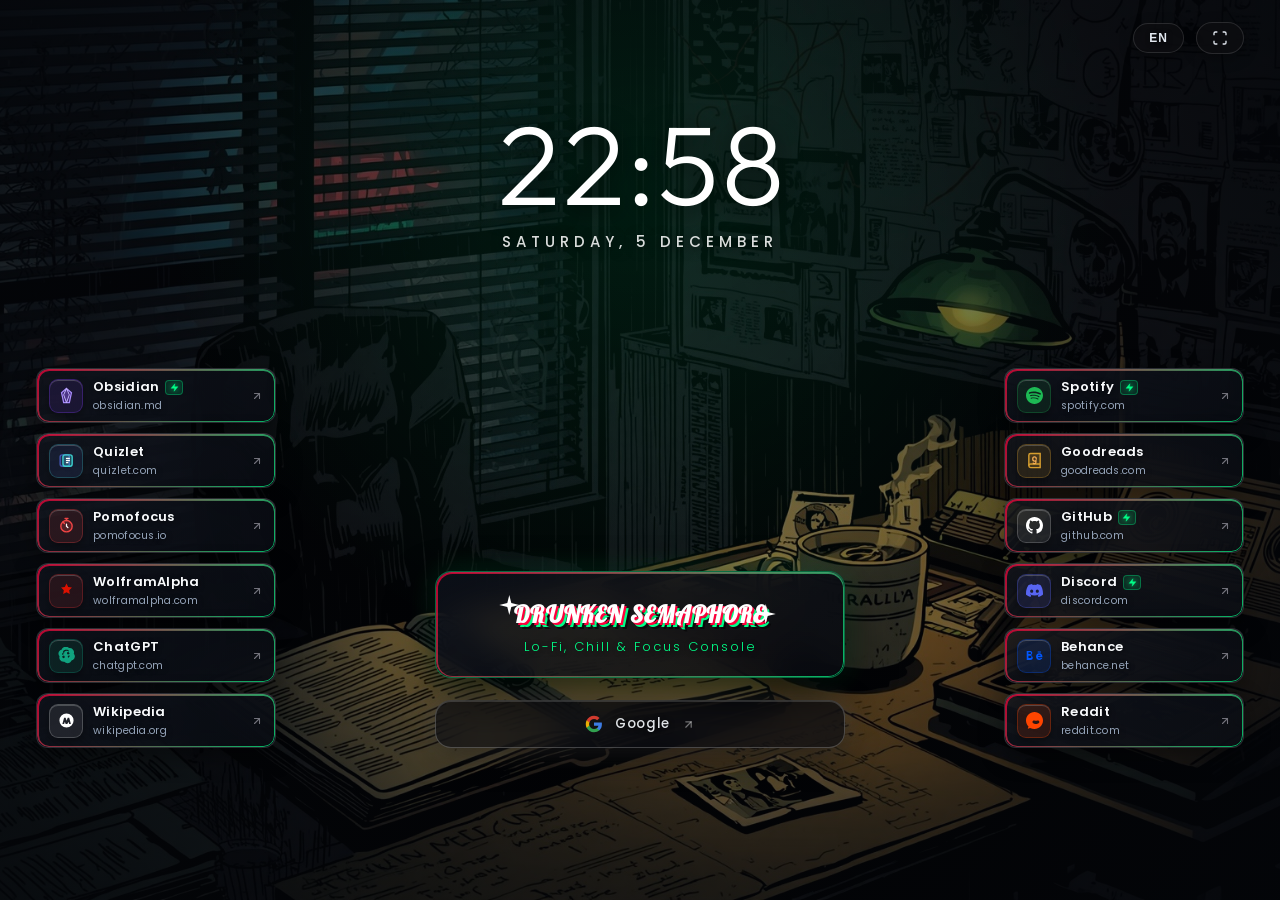
==== commit b14de0e8: "feat: add Radio X indie rock, Capital FM pop, and Asia DREAM Radio" ====
--- a/index.html
+++ b/index.html
@@ -775,12 +775,16 @@
                                 <span>↠ &nbsp; <span class="radio-txt-los40">LOS40</span></span>
                                 <span class="live-indicator">LIVE</span>
                             </li>
-                            <li class="tab-link" data-radio-station="trt-radyo-3">
-                                <span>↠ &nbsp; <span class="radio-txt-trt-radyo-3">TRT Radyo 3</span></span>
+                            <li class="tab-link" data-radio-station="radio-x">
+                                <span>↠ &nbsp; <span class="radio-txt-radio-x">Radio X (Indie Rock)</span></span>
                                 <span class="live-indicator">LIVE</span>
                             </li>
-                            <li class="tab-link" data-radio-station="bbc-world">
-                                <span>↠ &nbsp; <span class="radio-txt-bbc-world">BBC World Service</span></span>
+                            <li class="tab-link" data-radio-station="capital-fm">
+                                <span>↠ &nbsp; <span class="radio-txt-capital-fm">Capital FM</span></span>
+                                <span class="live-indicator">LIVE</span>
+                            </li>
+                            <li class="tab-link" data-radio-station="asia-dream">
+                                <span>↠ &nbsp; <span class="radio-txt-asia-dream">Asia DREAM Radio</span></span>
                                 <span class="live-indicator">LIVE</span>
                             </li>
                             <li class="tab-link" data-radio-station="kexp">
@@ -795,16 +799,12 @@
                                 <span>↠ &nbsp; <span class="radio-txt-fip-paris">FIP Paris</span></span>
                                 <span class="live-indicator">LIVE</span>
                             </li>
-                            <li class="tab-link" data-radio-station="nts-radio">
-                                <span>↠ &nbsp; <span class="radio-txt-nts-radio">NTS Radio</span></span>
+                            <li class="tab-link" data-radio-station="power-fm">
+                                <span>↠ &nbsp; <span class="radio-txt-power-fm">Power FM</span></span>
                                 <span class="live-indicator">LIVE</span>
                             </li>
                             <li class="tab-link" data-radio-station="classic-fm">
                                 <span>↠ &nbsp; <span class="radio-txt-classic-fm">Classic FM</span></span>
-                                <span class="live-indicator">LIVE</span>
-                            </li>
-                            <li class="tab-link" data-radio-station="power-fm">
-                                <span>↠ &nbsp; <span class="radio-txt-power-fm">Power FM</span></span>
                                 <span class="live-indicator">LIVE</span>
                             </li>
                         </ul>
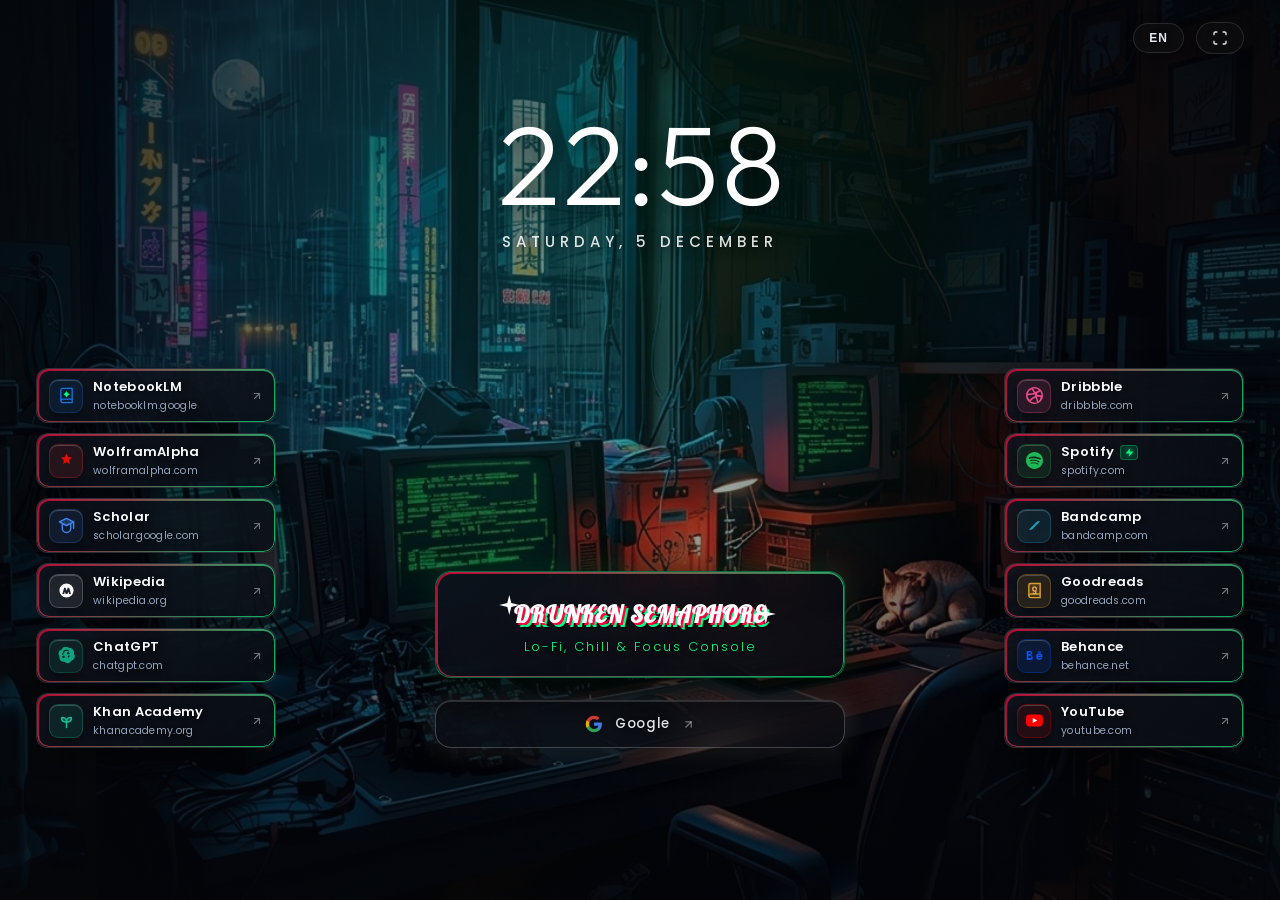
==== commit e20e4f99: "Fix fullscreen view overlap, custom gif loading, and standardize radio stations v1.0.2" ====
--- a/index.html
+++ b/index.html
@@ -3,6 +3,7 @@
 <head>
     <meta charset="UTF-8">
     <meta name="viewport" content="width=device-width, initial-scale=1.0, viewport-fit=cover">
+    <meta name="referrer" content="no-referrer">
     <meta name="google" content="notranslate">
 
     <title>Drunken Semaphore — Lo-Fi, Chill & Focus Console</title>
@@ -775,8 +776,24 @@
                                 <span>↠ &nbsp; <span class="radio-txt-los40">LOS40</span></span>
                                 <span class="live-indicator">LIVE</span>
                             </li>
+                            <li class="tab-link" data-radio-station="trt-radyo-3">
+                                <span>↠ &nbsp; <span class="radio-txt-trt-radyo-3">TRT Radyo 3</span></span>
+                                <span class="live-indicator">LIVE</span>
+                            </li>
+                            <li class="tab-link" data-radio-station="chante-france">
+                                <span>↠ &nbsp; <span class="radio-txt-chante-france">Chante France</span></span>
+                                <span class="live-indicator">LIVE</span>
+                            </li>
+                            <li class="tab-link" data-radio-station="flash-fm">
+                                <span>↠ &nbsp; <span class="radio-txt-flash-fm">Flash FM</span></span>
+                                <span class="live-indicator">LIVE</span>
+                            </li>
+                            <li class="tab-link" data-radio-station="lagos-jump">
+                                <span>↠ &nbsp; <span class="radio-txt-lagos-jump">LagosJump Radio</span></span>
+                                <span class="live-indicator">LIVE</span>
+                            </li>
                             <li class="tab-link" data-radio-station="radio-x">
-                                <span>↠ &nbsp; <span class="radio-txt-radio-x">Radio X (Indie Rock)</span></span>
+                                <span>↠ &nbsp; <span class="radio-txt-radio-x">Radio X</span></span>
                                 <span class="live-indicator">LIVE</span>
                             </li>
                             <li class="tab-link" data-radio-station="capital-fm">
@@ -869,7 +886,7 @@
                                 <input type="range" id="freq-volume" min="0" max="100" value="50" style="flex: 1; accent-color: #00ff88; cursor: pointer; height: 4px;">
                             </div>
                             <div class="track-info-mini">
-                                <span id="freq-track-credit" class="credit-text">Web Audio Binaural Generator</span>
+                                <span id="freq-track-credit" class="credit-text txt-awaiting-audio">Awaiting audio...</span>
                             </div>
                         </div>
                     </div>
@@ -1164,6 +1181,17 @@
 
     <audio id="audio-alarm" src="assets/audios/alarm/alarm-ringtone.mp3" loop preload="none"></audio>
 
+    <!-- Mobilde Haritadan Yatay Giris Ipucu (Ghost Fade Pill) -->
+    <div id="cinema-rotate-hint" class="cinema-rotate-hint" style="display: none;">
+        <svg class="cinema-rotate-icon" width="18" height="18" viewBox="0 0 24 24" fill="none" stroke="currentColor" stroke-width="2" stroke-linecap="round" stroke-linejoin="round">
+            <rect x="5" y="2" width="14" height="20" rx="3" ry="3"></rect>
+            <path d="M12 18h.01"></path>
+            <path d="M17 9l3-3-3-3"></path>
+            <path d="M20 6H15"></path>
+        </svg>
+        <span class="txt-rotate-for-console">Konsol için dikey çevirin</span>
+    </div>
+
     <script src="hls.min.js"></script>
     <script src="script.js?v=20261027_07"></script>
 </body>
--- a/style.css
+++ b/style.css
@@ -1349,7 +1349,7 @@
     opacity: 0 !important; 
 }
 
-body.fullscreen-mode .main-content { margin-left: 0 !important; margin-right: 0 !important; }
+body.fullscreen-mode .main-content { margin: 0 !important; padding: 0 !important; width: 100vw !important; }
 
 body.panel-open .main-content {
     margin-right: 340px;
@@ -1472,28 +1472,68 @@
 ------------------------------------------- */
 body.fullscreen-mode .left-wrapper { transform: translateX(-100%); opacity: 0; position: absolute; pointer-events: none; }
 body.fullscreen-mode .right-wrapper { transform: translateX(100%); opacity: 0; position: absolute; pointer-events: none; }
-body.fullscreen-mode .app-container { background: transparent; }
-
-/* PC ve masaüstünde tam ekran: Kutunun sınırları ve cam zemini görünmez olur, sadece içerik orta/alt'a konumlanır */
+body.fullscreen-mode .app-container { 
+    background: transparent !important; 
+    justify-content: center !important; 
+    align-items: center !important; 
+    margin: 0 !important; 
+    padding: 0 !important; 
+    width: 100vw !important; 
+}
+
+/* PC ve masaüstünde tam ekran: Kutunun sınırları ve cam zemini görünmez olur, içerik tam ortaya (center) konumlanır */
 @media (min-width: 951px) {
     body.fullscreen-mode .main-content {
         display: flex !important;
         justify-content: center !important;
         align-items: center !important;
-        width: 100% !important;
-        height: 100% !important;
+        width: 100vw !important;
+        height: 100vh !important;
+        margin: 0 !important;
+        padding: 0 !important;
         position: relative !important;
+        box-sizing: border-box !important;
     }
 
     body.fullscreen-mode .view-box {
+        display: none !important;
+    }
+
+    body.fullscreen-mode .view-box[style*="none"] {
+        display: none !important;
+    }
+
+    body.fullscreen-mode #clock-view:not([style*="display: none"]):not(.hidden),
+    body.fullscreen-mode #stopwatch-view:not([style*="display: none"]):not(.hidden),
+    body.fullscreen-mode #timer-view:not([style*="display: none"]):not(.hidden),
+    body.fullscreen-mode #pomodoro-view:not([style*="display: none"]):not(.hidden),
+    body.fullscreen-mode #todo-view:not([style*="display: none"]):not(.hidden),
+    body.fullscreen-mode #alarm-view:not([style*="display: none"]):not(.hidden),
+    body.fullscreen-mode #world-clock-view:not([style*="display: none"]):not(.hidden),
+    body.fullscreen-mode #birth-chart-view:not([style*="display: none"]):not(.hidden),
+    body.fullscreen-mode .view-box[style*="block"]:not(.hidden),
+    body.fullscreen-mode .view-box[style*="flex"]:not(.hidden) {
         position: absolute !important;
         bottom: 8% !important;
+        left: 50% !important;
+        top: auto !important;
+        right: auto !important;
+        transform: translateX(-50%) !important;
+        margin: 0 !important;
+        padding: 0 !important;
+        display: flex !important;
+        flex-direction: column !important;
+        align-items: center !important;
+        justify-content: center !important;
+        text-align: center !important;
         background: transparent !important;
         backdrop-filter: none !important;
         -webkit-backdrop-filter: none !important;
         border: none !important;
         box-shadow: none !important;
-        transform: scale(1.1) !important;
+        width: max-content !important;
+        max-width: 90vw !important;
+        box-sizing: border-box !important;
     }
 }
 
@@ -2455,6 +2495,14 @@
     opacity: 1 !important;
 }
 
+#bg-video.hidden,
+#bg-video[style*="display: none"],
+#bg-video[style*="opacity: 0"] {
+    display: none !important;
+    opacity: 0 !important;
+    visibility: hidden !important;
+}
+
 /* 3. Volume Sliders */
 .volume-slider {
     -webkit-appearance: none;
@@ -4735,3 +4783,57 @@
 
 
 
+
+/* ------------------------------------------
+   GHOST FADE HINT: HARİTADAN YATAY GİRİŞ İPUCU
+   ------------------------------------------ */
+.cinema-rotate-hint {
+    position: fixed;
+    bottom: 22px;
+    right: 24px;
+    z-index: 99999;
+    display: flex;
+    align-items: center;
+    gap: 8px;
+    padding: 8px 16px;
+    background: rgba(12, 16, 26, 0.82);
+    backdrop-filter: blur(14px);
+    -webkit-backdrop-filter: blur(14px);
+    border: 1px solid rgba(255, 255, 255, 0.16);
+    box-shadow: 0 8px 24px rgba(0, 0, 0, 0.45), 0 0 12px rgba(0, 255, 136, 0.15);
+    border-radius: 30px;
+    color: rgba(255, 255, 255, 0.92);
+    font-size: 12px;
+    font-weight: 500;
+    letter-spacing: 0.3px;
+    font-family: -apple-system, BlinkMacSystemFont, "Segoe UI", Roboto, sans-serif;
+    pointer-events: none;
+    opacity: 0;
+    transform: translateY(8px);
+    transition: opacity 0.4s ease, transform 0.4s ease;
+}
+
+.cinema-rotate-hint.show {
+    opacity: 1;
+    transform: translateY(0);
+}
+
+.cinema-rotate-hint.fade-out {
+    opacity: 0;
+    transform: translateY(6px);
+    transition: opacity 1.2s ease, transform 1.2s ease;
+}
+
+.cinema-rotate-icon {
+    color: #00ff88;
+    animation: rotatePhonePulse 2.2s ease-in-out infinite;
+}
+
+@keyframes rotatePhonePulse {
+    0%, 100% {
+        transform: rotate(0deg);
+    }
+    50% {
+        transform: rotate(-35deg);
+    }
+}
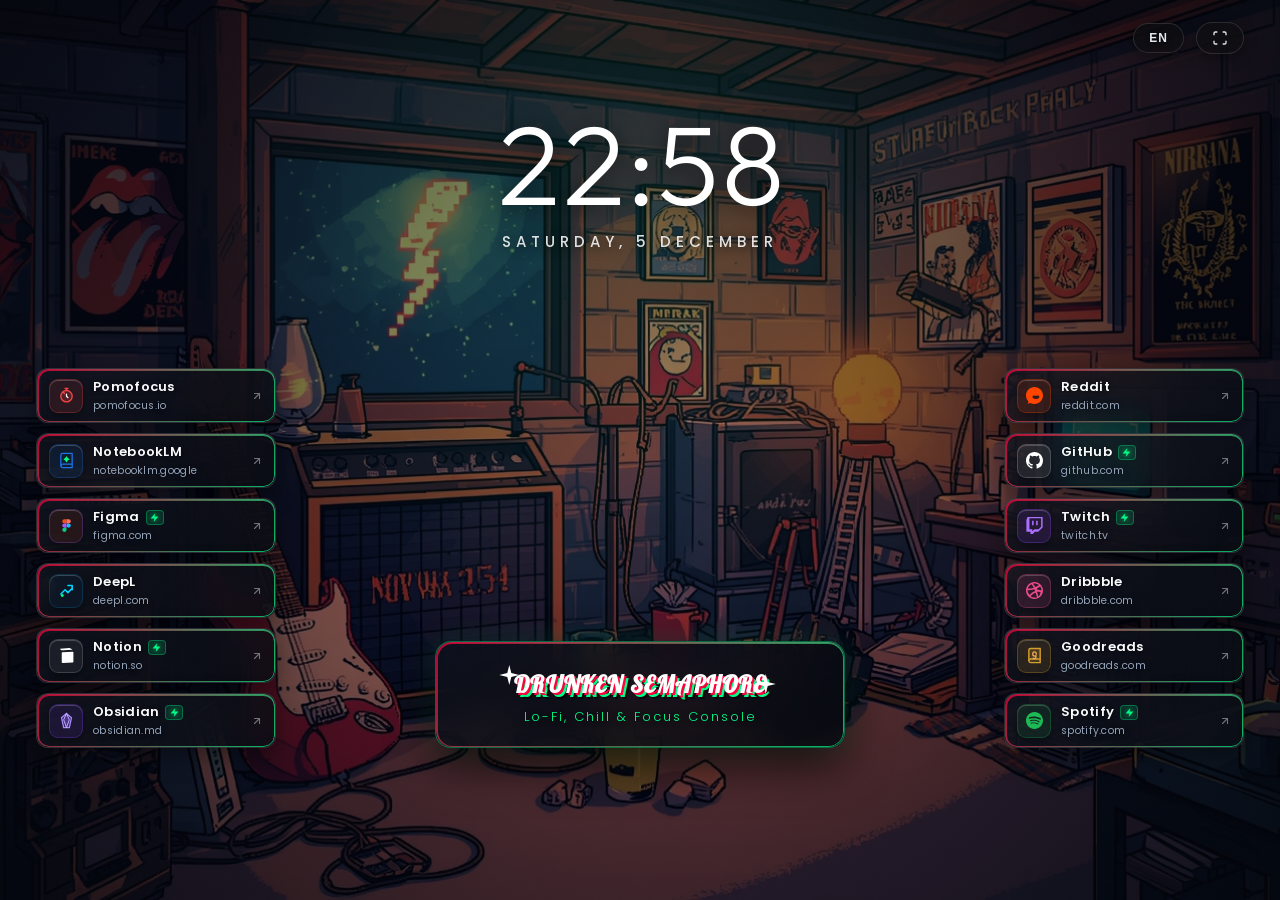
==== commit af9d5d77: "Comply with Chrome Single Purpose policy by removing search elements and update sitemap v1.0.3" ====
--- a/index.html
+++ b/index.html
@@ -74,19 +74,19 @@
             
             <!-- SOL YAN (LEFT FLANK): Google, Notion, NotebookLM, Google Scholar, Quizlet -->
             <aside class="ext-side-flank ext-side-left">
-                <!-- 1. Google -->
-                <a href="https://www.google.com" target="_self" class="ext-quick-card" title="Google">
-                    <div class="ext-card-icon-box ext-google-box">
-                        <svg viewBox="0 0 24 24" width="20" height="20">
-                            <path fill="#4285F4" d="M22.56 12.25c0-.78-.07-1.53-.2-2.25H12v4.26h5.92c-.26 1.37-1.04 2.53-2.21 3.31v2.77h3.57c2.08-1.92 3.28-4.74 3.28-8.09z"/>
-                            <path fill="#34A853" d="M12 23c2.97 0 5.46-.98 7.28-2.66l-3.57-2.77c-.98.66-2.23 1.06-3.71 1.06-2.86 0-5.29-1.93-6.16-4.53H2.18v2.84C3.99 20.53 7.7 23 12 23z"/>
-                            <path fill="#FBBC05" d="M5.84 14.09c-.22-.66-.35-1.36-.35-2.09s.13-1.43.35-2.09V7.06H2.18C1.43 8.55 1 10.22 1 12s.43 3.45 1.18 4.94l2.85-2.22.81-.63z"/>
-                            <path fill="#EA4335" d="M12 5.38c1.62 0 3.06.56 4.21 1.64l3.15-3.15C17.45 2.09 14.97 1 12 1 7.7 1 3.99 3.47 2.18 7.06l3.66 2.84c.87-2.6 3.3-4.52 6.16-4.52z"/>
+                <!-- 1. Google Calendar -->
+                <a href="https://calendar.google.com" target="_blank" rel="noopener noreferrer" class="ext-quick-card" title="Google Calendar">
+                    <div class="ext-card-icon-box ext-calendar-box" style="background: rgba(66, 133, 244, 0.15); display: flex; align-items: center; justify-content: center; border-radius: 8px;">
+                        <svg viewBox="0 0 24 24" width="18" height="18" fill="none" stroke="#4285F4" stroke-width="2" stroke-linecap="round" stroke-linejoin="round">
+                            <rect x="3" y="4" width="18" height="18" rx="2" ry="2"></rect>
+                            <line x1="16" y1="2" x2="16" y2="6"></line>
+                            <line x1="8" y1="2" x2="8" y2="6"></line>
+                            <line x1="3" y1="10" x2="21" y2="10"></line>
                         </svg>
                     </div>
                     <div class="ext-card-details">
-                        <span class="ext-card-name">Google</span>
-                        <span class="ext-card-url">google.com</span>
+                        <span class="ext-card-name">Calendar</span>
+                        <span class="ext-card-url">calendar.google.com</span>
                     </div>
                     <svg class="ext-card-arrow" viewBox="0 0 24 24" width="12" height="12" stroke="currentColor" stroke-width="2.2" fill="none" stroke-linecap="round" stroke-linejoin="round">
                         <line x1="7" y1="17" x2="17" y2="7"></line>
@@ -178,22 +178,7 @@
                     <p style="color: #00ff88; margin: 0; font-size: 13px; letter-spacing: 2px; font-weight: 300;">Lo-Fi, Chill & Focus Console</p>
                 </div>
 
-                <!-- 2. ORTA ALT: Şık Google Hızlı Bağlantısı (Dedicated Link) -->
-                <div class="ext-center-actions">
-                    <a href="https://www.google.com" target="_self" class="ext-center-google-link" title="Google'a Git / Visit Google">
-                        <svg class="ext-google-icon" viewBox="0 0 24 24" width="18" height="18">
-                            <path fill="#4285F4" d="M22.56 12.25c0-.78-.07-1.53-.2-2.25H12v4.26h5.92c-.26 1.37-1.04 2.53-2.21 3.31v2.77h3.57c2.08-1.92 3.28-4.74 3.28-8.09z"/>
-                            <path fill="#34A853" d="M12 23c2.97 0 5.46-.98 7.28-2.66l-3.57-2.77c-.98.66-2.23 1.06-3.71 1.06-2.86 0-5.29-1.93-6.16-4.53H2.18v2.84C3.99 20.53 7.7 23 12 23z"/>
-                            <path fill="#FBBC05" d="M5.84 14.09c-.22-.66-.35-1.36-.35-2.09s.13-1.43.35-2.09V7.06H2.18C1.43 8.55 1 10.22 1 12s.43 3.45 1.18 4.94l2.85-2.22.81-.63z"/>
-                            <path fill="#EA4335" d="M12 5.38c1.62 0 3.06.56 4.21 1.64l3.15-3.15C17.45 2.09 14.97 1 12 1 7.7 1 3.99 3.47 2.18 7.06l3.66 2.84c.87-2.6 3.3-4.52 6.16-4.52z"/>
-                        </svg>
-                        <span class="ext-google-btn-text">Google</span>
-                        <svg class="ext-google-btn-arrow" viewBox="0 0 24 24" width="13" height="13" stroke="currentColor" stroke-width="2.2" fill="none" stroke-linecap="round" stroke-linejoin="round">
-                            <line x1="7" y1="17" x2="17" y2="7"></line>
-                            <polyline points="7 7 17 7 17 17"></polyline>
-                        </svg>
-                    </a>
-                </div>
+
             </section>
 
             <!-- SAĞ YAN (RIGHT FLANK): Spotify, YouTube, GitHub, Goodreads, Pinterest -->
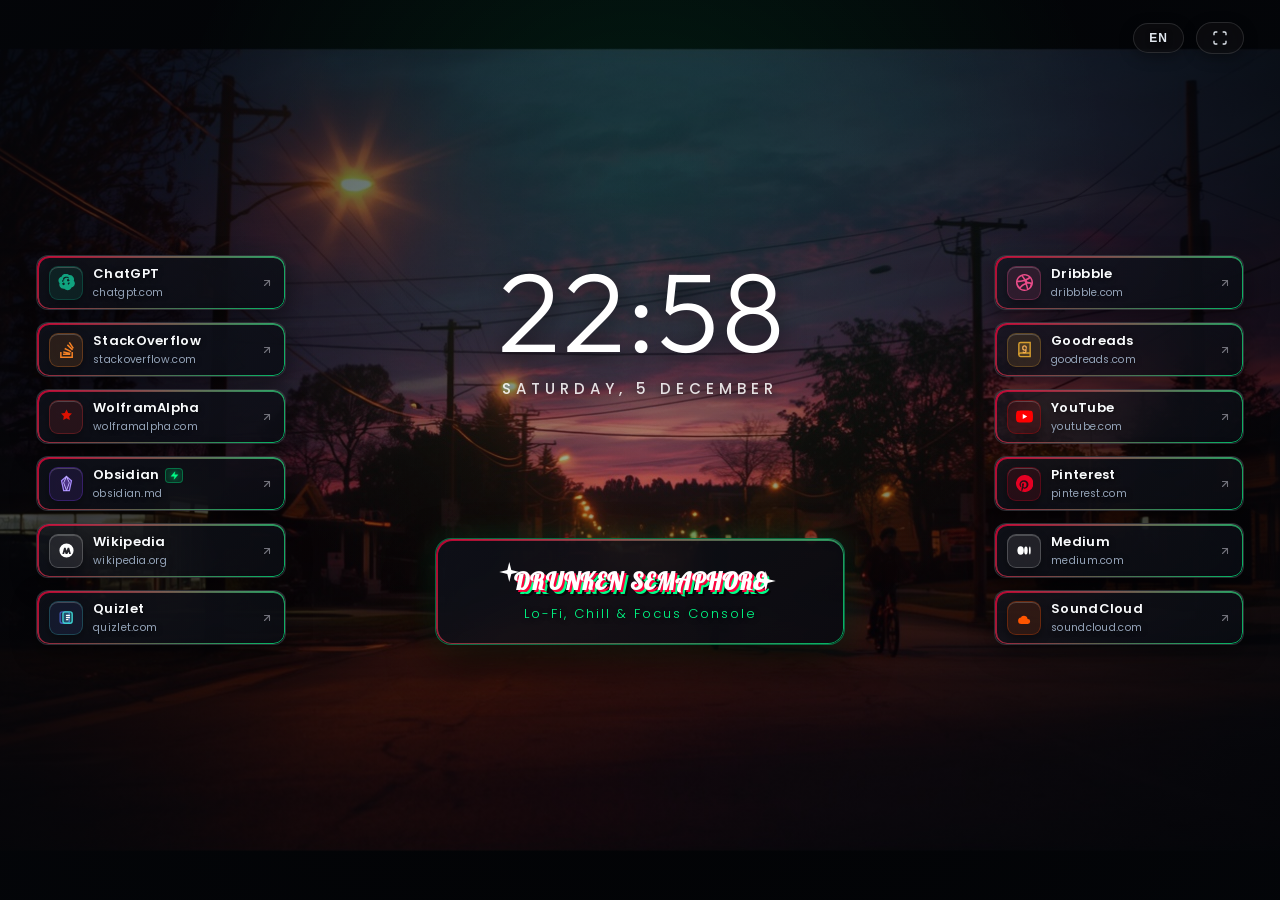
==== commit 6ac54a90: "Align desktop newtab layout: center main stage vertically, align clock with top cards, and align atm" ====
--- a/index.html
+++ b/index.html
@@ -62,12 +62,6 @@
                 </button>
             </div>
         </header>
-
-        <!-- BAĞIMSIZ ÜST SAAT & TARİH KUTUSU (INDEPENDENT TOP CLOCK HUB) -->
-        <div class="ext-clock-hub">
-            <div id="ext-time" class="ext-digital-time">00:00</div>
-            <div id="ext-date" class="ext-digital-date">21 EKİM, ÇARŞAMBA</div>
-        </div>
 
         <!-- Ana Gövde: Yan Linkler + Ortada Atmosphere ve Google Arama (DİKEYDE VE YATAYDA TAM ORTALI) -->
         <main class="ext-main-stage">
@@ -169,10 +163,16 @@
                 </a>
             </aside>
 
-            <!-- ORTA (CENTER): ATMOSPHERE Animasyonu ve Bağlantı + Google Hızlı Bağlantısı -->
+            <!-- ORTA (CENTER): Üstte Saat & Tarih, Altta Drunken Semaphore Bağlantısı -->
             <section class="ext-center-flank">
 
-                <!-- 1. DRUNKEN SEMAPHORE KUTUSU (Animasyon ve Bağlantı) -->
+                <!-- 1. ORTA ÜST: Dijital Saat ve Tarih -->
+                <div class="ext-clock-hub">
+                    <div id="ext-time" class="ext-digital-time">00:00</div>
+                    <div id="ext-date" class="ext-digital-date">21 EKİM, ÇARŞAMBA</div>
+                </div>
+
+                <!-- 2. ORTA ALT: DRUNKEN SEMAPHORE KUTUSU (Animasyon ve Bağlantı) -->
                 <div id="btn-enter-atmosphere" class="brand-sign glass-panel ext-atmosphere-link" role="button" tabindex="0" title="Drunken Semaphore — Web Konsolunu Aç / Open Web Console">
                     <h2 class="neon-title">DRUNKEN SEMAPHORE</h2>
                     <p style="color: #00ff88; margin: 0; font-size: 13px; letter-spacing: 2px; font-weight: 300;">Lo-Fi, Chill & Focus Console</p>
--- a/style.css
+++ b/style.css
@@ -3755,7 +3755,7 @@
     overflow: hidden;
     display: flex;
     flex-direction: column;
-    justify-content: space-between;
+    justify-content: center;
     align-items: center;
     background: #06080c !important;
     background-color: #06080c !important;
@@ -3868,28 +3868,30 @@
     box-shadow: 0 6px 18px rgba(0, 0, 0, 0.5);
 }
 
-/* Ana İçerik Sahnesi (3'lü Grid: Sol Flank, Orta Saat & Buton, Sağ Flank) */
+/* Ana İçerik Sahnesi (3'lü Grid: Sol Flank, Orta Saat & Buton, Sağ Flank - Dikeyde ve Yatayda Tam Ortalanmış) */
 .ext-main-stage {
     position: relative;
-    top: clamp(85px, 12vh, 125px);
+    top: 0;
     z-index: 10;
     width: 100%;
-    max-width: 1380px;
-    margin: auto 0;
+    max-width: 1280px;
+    margin: auto;
     padding: 0 36px;
     box-sizing: border-box;
     display: grid;
-    grid-template-columns: 240px 1fr 240px;
-    align-items: end;
+    grid-template-columns: 250px 1fr 250px;
+    align-items: stretch;
     justify-items: center;
-    gap: 40px;
+    gap: 48px;
 }
 
 .ext-side-flank {
     display: flex;
     flex-direction: column;
-    gap: 10px; /* 6 kartın dikeyde kusursuz ve dengeli dizilimi */
+    justify-content: space-between;
+    gap: 12px;
     width: 100%;
+    height: 100%;
 }
 
 /* Hızlı Link Kartları (Obsidyen Zemin + Kırmızıdan Yeşile Geçişli Kenarlık) */
@@ -4060,31 +4062,32 @@
     transition: all 0.25s ease;
 }
 
-/* Orta Bölge: 1. Orta Üst Saat & Tarih, 2. Orta Orta ATMOSPHERE Animasyonu & Bağlantı, 3. Orta Alt GOOGLE Bağlantı */
+/* Orta Bölge: Üstte Saat & Tarih, Altta DRUNKEN SEMAPHORE Bağlantısı - İki Uca Yayılmış (space-between) */
 .ext-center-flank {
     display: flex;
     flex-direction: column;
     align-items: center;
-    justify-content: flex-end;
-    align-self: end;
+    justify-content: space-between;
+    height: 100%;
     text-align: center;
     width: 100%;
     max-width: 620px;
-    gap: 22px;
-}
-
-/* 1. ORTA ÜST: Büyük Dijital Saat ve Tarih */
+    box-sizing: border-box;
+}
+
+/* 1. ORTA ÜST: Büyük Dijital Saat ve Tarih - Üst Link Başlangıcıyla Hizalı */
 .ext-clock-hub {
-    position: absolute;
-    top: clamp(90px, 12vh, 125px);
-    left: 50%;
-    transform: translateX(-50%);
+    position: relative;
+    top: auto;
+    left: auto;
+    transform: none;
     z-index: 15;
     display: flex;
     flex-direction: column;
     align-items: center;
     justify-content: center;
     margin: 0;
+    padding: 0;
     background: transparent !important;
     border: none !important;
     box-shadow: none !important;
@@ -4335,6 +4338,7 @@
         align-items: center !important;
         justify-content: flex-start !important;
         width: 100% !important;
+        height: auto !important;
         gap: 8px !important;
     }
 
@@ -4428,10 +4432,11 @@
 }
 
 .ext-clock-hub {
-    position: absolute;
-    top: clamp(90px, 12vh, 125px) !important;
-    left: 50%;
-    transform: translateX(-50%);
+    position: relative !important;
+    top: auto !important;
+    left: auto !important;
+    transform: none !important;
+    margin: 0 !important;
     padding: 0 !important;
     border-radius: 0 !important;
     background: transparent !important;
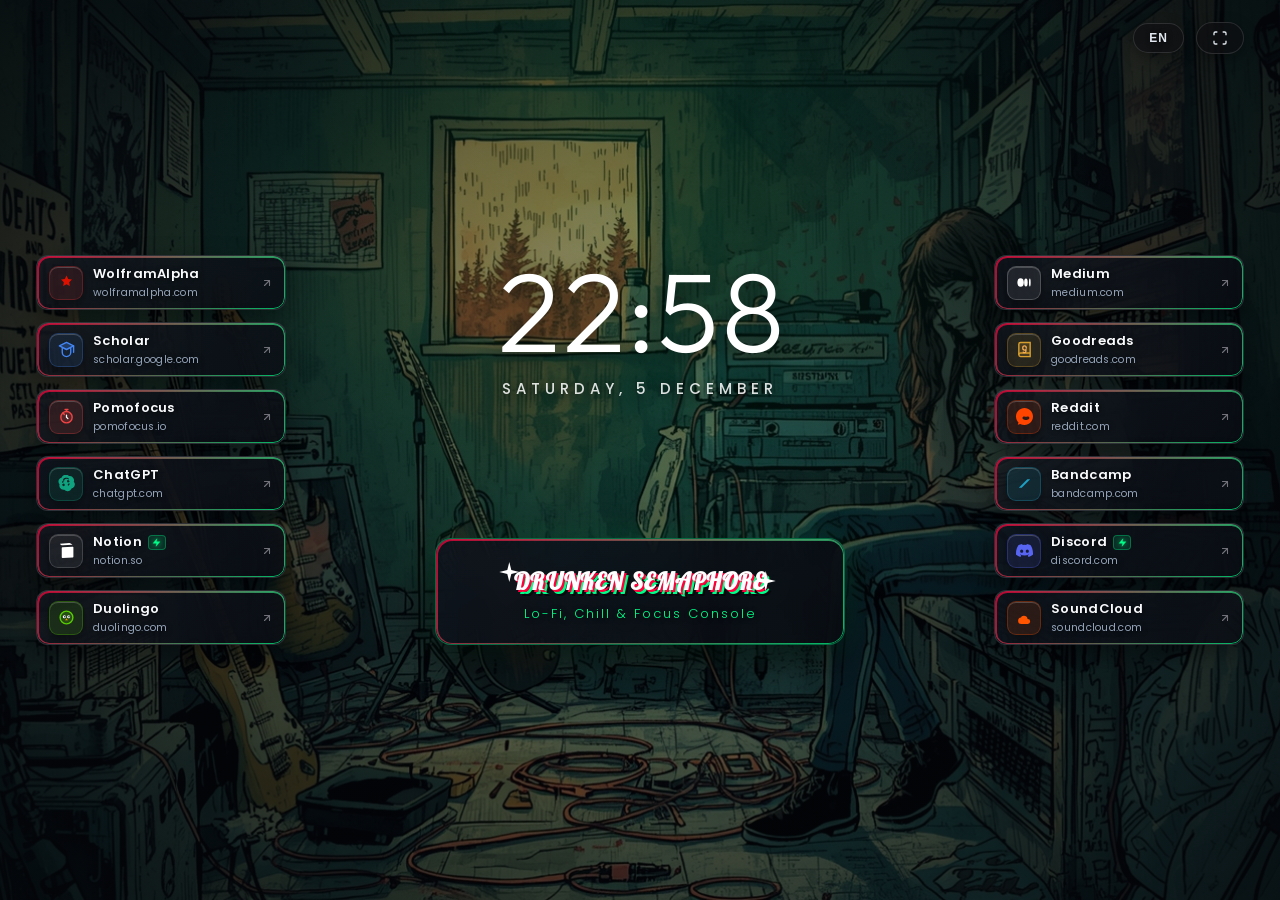
==== commit c9040b49: "Update project icons and favicon with new cartoon-pixel cat semaphore design" ====
--- a/index.html
+++ b/index.html
@@ -11,8 +11,8 @@
 
     <link rel="stylesheet" href="style.css?v=20261027_08">
 
-    <link rel="icon" type="image/png" href="favicon.png?v=3">
-    <link rel="apple-touch-icon" href="apple-touch-icon.png?v=3">
+    <link rel="icon" type="image/png" href="favicon.png?v=4">
+    <link rel="apple-touch-icon" href="apple-touch-icon.png?v=4">
 
     <meta name="description" content="Drunken Semaphore: Your 'lo-fi & chill' space for focus & relaxation. Odaklanma ve rahatlama konsolunuz. Visual/music themes, timer & productivity tools.">
     <meta name="keywords" content="drunken semaphore, focus, relax, audios, ambient sounds, music themes, visual themes, stopwatch, timer, alarm, world clock, birth chart, productivity, odaklanma, rahatlama, sesler, ambiyans sesleri, müzik temaları, görsel temalar, kronometre, sayaç, dünya saatleri, doğum haritası, üretkenlik">
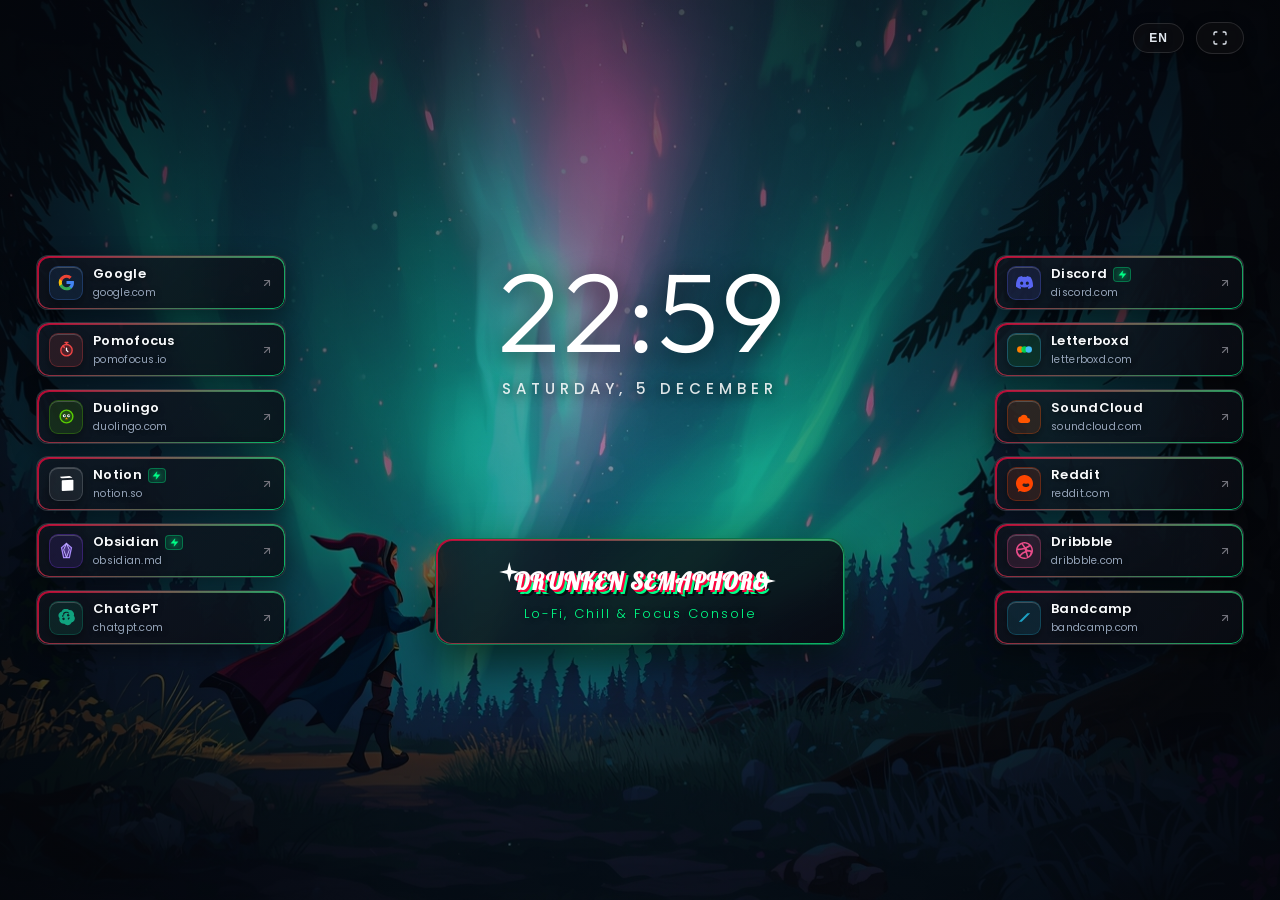
==== commit 7b4f28e0: "Refactor: clean up obsolete search CSS, purge all emojis from codebase, and update store visual asse" ====
--- a/index.html
+++ b/index.html
@@ -547,7 +547,7 @@
         <main class="main-content">
 
             <!-- FULLSCREEN KUTUCUĞU -->
-            <button id="btn-fullscreen" class="glass-btn" style="position: absolute; top: 28px; right: 15px; z-index: 100;"><span class="txt-fullscreen">⛶ Fullscreen</span></button>
+            <button id="btn-fullscreen" class="glass-btn" style="position: absolute; top: 28px; right: 15px; z-index: 100;"><span class="txt-fullscreen">Fullscreen</span></button>
 
             <!-- ORTA KUTU (FEATURES KUTUSU) -->
              <!-- HOME KUTUCUĞU -->
--- a/style.css
+++ b/style.css
@@ -4186,76 +4186,9 @@
     animation: spin3D 7s linear infinite !important;
 }
 
-/* 3. ORTA ALT: Şık Google Hızlı Bağlantısı (Drunken Semaphore Kutusuna Uyumlu Uzun Bar) */
-.ext-center-actions {
-    display: flex;
-    flex-direction: column;
-    align-items: center;
-    justify-content: center;
-    width: 100%;
-}
-
-.ext-center-google-link {
-    display: flex;
-    align-items: center;
-    justify-content: center;
-    gap: 12px;
-    width: 410px !important;
-    max-width: min(92vw, 440px) !important;
-    height: 48px;
-    padding: 0 20px !important;
-    border-radius: 16px !important;
-    background: rgba(14, 16, 22, 0.72) !important;
-    backdrop-filter: blur(16px) !important;
-    -webkit-backdrop-filter: blur(16px) !important;
-    border: 1px solid rgba(255, 255, 255, 0.22) !important;
-    box-shadow: 0 8px 30px rgba(0, 0, 0, 0.6), 0 0 24px rgba(255, 255, 255, 0.18), inset 0 1px 0 rgba(255, 255, 255, 0.2) !important;
-    color: #e6edf3;
-    text-decoration: none;
-    box-sizing: border-box !important;
-    transition: all 0.28s cubic-bezier(0.16, 1, 0.3, 1) !important;
-    cursor: pointer;
-}
-
-/* Arka planda zarif beyaz isiklandirma / parlak cam efekti */
-.ext-center-google-link:hover {
-    background: rgba(22, 26, 36, 0.88) !important;
-    border-color: rgba(255, 255, 255, 0.55) !important;
-    transform: translateY(-2px) scale(1.01) !important;
-    box-shadow: 0 12px 35px rgba(0, 0, 0, 0.75), 0 0 35px rgba(255, 255, 255, 0.38), 0 0 12px rgba(255, 255, 255, 0.25), inset 0 1px 0 rgba(255, 255, 255, 0.35) !important;
-    color: #ffffff;
-}
-
-.ext-google-icon {
-    display: block;
-    width: 18px;
-    height: 18px;
-    flex-shrink: 0;
-}
-
-.ext-google-btn-text {
-    font-size: 13.5px;
-    font-weight: 500;
-    letter-spacing: 0.6px;
-    color: #f1f5f9;
-}
-
-.ext-center-google-link .ext-google-btn-arrow {
-    color: rgba(255, 255, 255, 0.45);
-    transition: transform 0.25s ease, color 0.25s ease;
-}
-
-.ext-center-google-link:hover .ext-google-btn-arrow {
-    color: #ffffff;
-    transform: translate(2px, -2px);
-}
-
-.ext-btn-google:hover .ext-google-arrow {
-    color: #ffffff;
-    transform: translate(2px, -2px);
-}
-
-/* Mobil Görünüm: Soldan 3 link + Sağdan 3 link = Toplam 6 link alt alta sıralanır */
+
+
+/* Mobil Gorunum: Sol kanat linkleri dikey siralanir */
 .extension-screen {
     scrollbar-width: none !important;
     -ms-overflow-style: none !important;
@@ -4373,14 +4306,7 @@
         transform-style: flat !important;
     }
 
-    .ext-center-google-link {
-        width: 100% !important;
-        max-width: 340px !important;
-        height: 44px !important;
-        padding: 0 16px !important;
-        border-radius: 14px !important;
-        font-size: 13px !important;
-    }
+
 
     .ext-header {
         padding: 16px 20px !important;
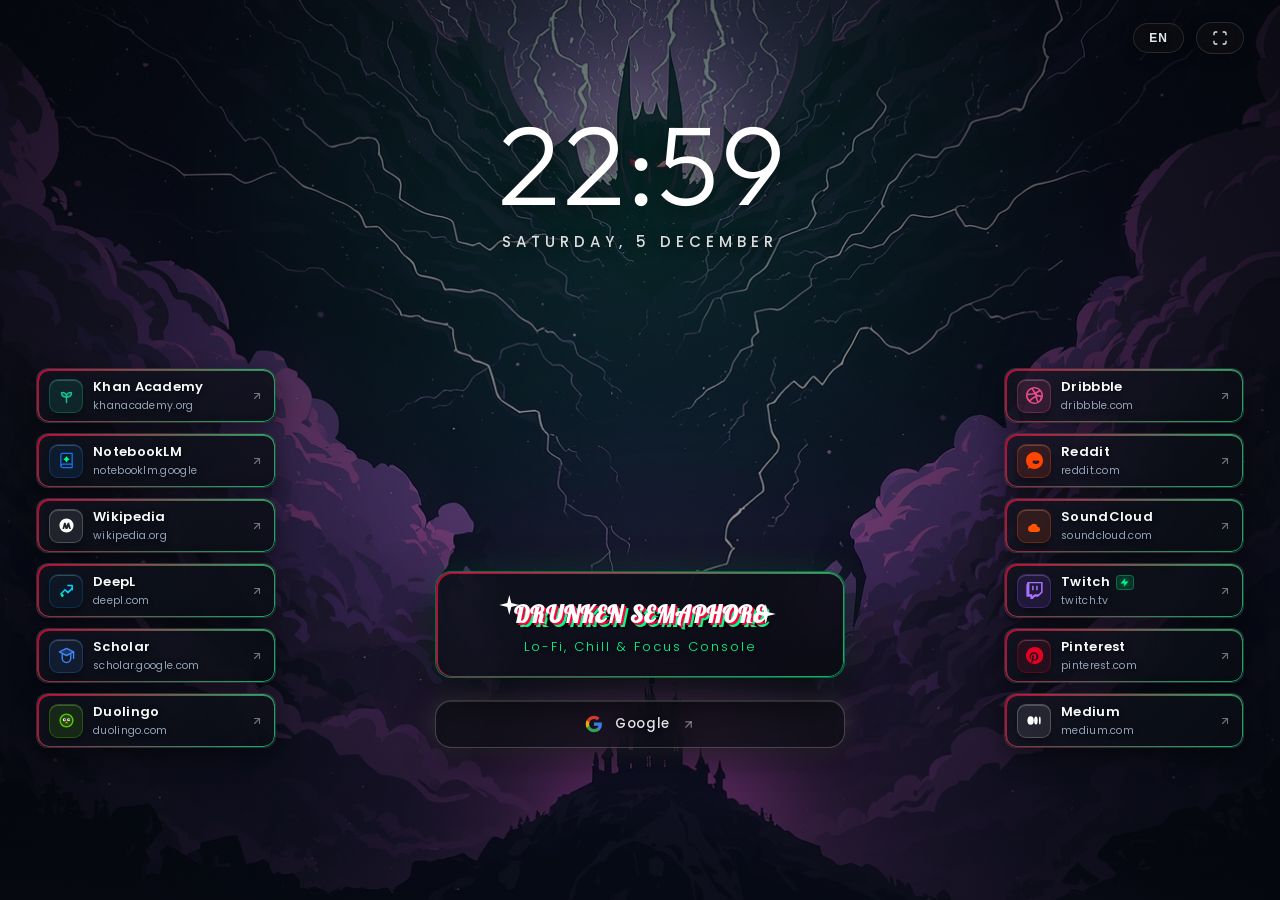
==== commit 51f5356d: "Restore classic Page 1 layout with Google link under Drunken Semaphore console and update store list" ====
--- a/index.html
+++ b/index.html
@@ -63,7 +63,13 @@
             </div>
         </header>
 
-        <!-- Ana Gövde: Yan Linkler + Ortada Atmosphere ve Google Arama (DİKEYDE VE YATAYDA TAM ORTALI) -->
+        <!-- BAĞIMSIZ ÜST SAAT & TARİH KUTUSU (INDEPENDENT TOP CLOCK HUB) -->
+        <div class="ext-clock-hub">
+            <div id="ext-time" class="ext-digital-time">00:00</div>
+            <div id="ext-date" class="ext-digital-date">21 EKİM, ÇARŞAMBA</div>
+        </div>
+
+        <!-- Ana Gövde: Yan Linkler + Ortada Atmosphere ve Google Bağlantısı (DİKEYDE VE YATAYDA TAM ORTALI) -->
         <main class="ext-main-stage">
             
             <!-- SOL YAN (LEFT FLANK): Google, Notion, NotebookLM, Google Scholar, Quizlet -->
@@ -163,22 +169,31 @@
                 </a>
             </aside>
 
-            <!-- ORTA (CENTER): Üstte Saat & Tarih, Altta Drunken Semaphore Bağlantısı -->
+            <!-- ORTA (CENTER): ATMOSPHERE Animasyonu ve Bağlantı + Google Hızlı Bağlantısı -->
             <section class="ext-center-flank">
 
-                <!-- 1. ORTA ÜST: Dijital Saat ve Tarih -->
-                <div class="ext-clock-hub">
-                    <div id="ext-time" class="ext-digital-time">00:00</div>
-                    <div id="ext-date" class="ext-digital-date">21 EKİM, ÇARŞAMBA</div>
-                </div>
-
-                <!-- 2. ORTA ALT: DRUNKEN SEMAPHORE KUTUSU (Animasyon ve Bağlantı) -->
+                <!-- 1. DRUNKEN SEMAPHORE KUTUSU (Animasyon ve Bağlantı) -->
                 <div id="btn-enter-atmosphere" class="brand-sign glass-panel ext-atmosphere-link" role="button" tabindex="0" title="Drunken Semaphore — Web Konsolunu Aç / Open Web Console">
                     <h2 class="neon-title">DRUNKEN SEMAPHORE</h2>
                     <p style="color: #00ff88; margin: 0; font-size: 13px; letter-spacing: 2px; font-weight: 300;">Lo-Fi, Chill & Focus Console</p>
                 </div>
 
-
+                <!-- 2. ORTA ALT: Şık Google Hızlı Bağlantısı (Dedicated Link) -->
+                <div class="ext-center-actions">
+                    <a href="https://www.google.com" target="_self" class="ext-center-google-link" title="Google'a Git / Visit Google">
+                        <svg class="ext-google-icon" viewBox="0 0 24 24" width="18" height="18">
+                            <path fill="#4285F4" d="M22.56 12.25c0-.78-.07-1.53-.2-2.25H12v4.26h5.92c-.26 1.37-1.04 2.53-2.21 3.31v2.77h3.57c2.08-1.92 3.28-4.74 3.28-8.09z"/>
+                            <path fill="#34A853" d="M12 23c2.97 0 5.46-.98 7.28-2.66l-3.57-2.77c-.98.66-2.23 1.06-3.71 1.06-2.86 0-5.29-1.93-6.16-4.53H2.18v2.84C3.99 20.53 7.7 23 12 23z"/>
+                            <path fill="#FBBC05" d="M5.84 14.09c-.22-.66-.35-1.36-.35-2.09s.13-1.43.35-2.09V7.06H2.18C1.43 8.55 1 10.22 1 12s.43 3.45 1.18 4.94l2.85-2.22.81-.63z"/>
+                            <path fill="#EA4335" d="M12 5.38c1.62 0 3.06.56 4.21 1.64l3.15-3.15C17.45 2.09 14.97 1 12 1 7.7 1 3.99 3.47 2.18 7.06l3.66 2.84c.87-2.6 3.3-4.52 6.16-4.52z"/>
+                        </svg>
+                        <span class="ext-google-btn-text">Google</span>
+                        <svg class="ext-google-btn-arrow" viewBox="0 0 24 24" width="13" height="13" stroke="currentColor" stroke-width="2.2" fill="none" stroke-linecap="round" stroke-linejoin="round">
+                            <line x1="7" y1="17" x2="17" y2="7"></line>
+                            <polyline points="7 7 17 7 17 17"></polyline>
+                        </svg>
+                    </a>
+                </div>
             </section>
 
             <!-- SAĞ YAN (RIGHT FLANK): Spotify, YouTube, GitHub, Goodreads, Pinterest -->
--- a/style.css
+++ b/style.css
@@ -3755,7 +3755,7 @@
     overflow: hidden;
     display: flex;
     flex-direction: column;
-    justify-content: center;
+    justify-content: space-between;
     align-items: center;
     background: #06080c !important;
     background-color: #06080c !important;
@@ -3868,30 +3868,28 @@
     box-shadow: 0 6px 18px rgba(0, 0, 0, 0.5);
 }
 
-/* Ana İçerik Sahnesi (3'lü Grid: Sol Flank, Orta Saat & Buton, Sağ Flank - Dikeyde ve Yatayda Tam Ortalanmış) */
+/* Ana İçerik Sahnesi (3'lü Grid: Sol Flank, Orta Saat & Buton, Sağ Flank) */
 .ext-main-stage {
     position: relative;
-    top: 0;
+    top: clamp(85px, 12vh, 125px);
     z-index: 10;
     width: 100%;
-    max-width: 1280px;
-    margin: auto;
+    max-width: 1380px;
+    margin: auto 0;
     padding: 0 36px;
     box-sizing: border-box;
     display: grid;
-    grid-template-columns: 250px 1fr 250px;
-    align-items: stretch;
+    grid-template-columns: 240px 1fr 240px;
+    align-items: end;
     justify-items: center;
-    gap: 48px;
+    gap: 40px;
 }
 
 .ext-side-flank {
     display: flex;
     flex-direction: column;
-    justify-content: space-between;
-    gap: 12px;
+    gap: 10px; /* 6 kartın dikeyde kusursuz ve dengeli dizilimi */
     width: 100%;
-    height: 100%;
 }
 
 /* Hızlı Link Kartları (Obsidyen Zemin + Kırmızıdan Yeşile Geçişli Kenarlık) */
@@ -4062,32 +4060,31 @@
     transition: all 0.25s ease;
 }
 
-/* Orta Bölge: Üstte Saat & Tarih, Altta DRUNKEN SEMAPHORE Bağlantısı - İki Uca Yayılmış (space-between) */
+/* Orta Bölge: 1. Orta Üst Saat & Tarih, 2. Orta Orta ATMOSPHERE Animasyonu & Bağlantı, 3. Orta Alt GOOGLE Bağlantı */
 .ext-center-flank {
     display: flex;
     flex-direction: column;
     align-items: center;
-    justify-content: space-between;
-    height: 100%;
+    justify-content: flex-end;
+    align-self: end;
     text-align: center;
     width: 100%;
     max-width: 620px;
-    box-sizing: border-box;
-}
-
-/* 1. ORTA ÜST: Büyük Dijital Saat ve Tarih - Üst Link Başlangıcıyla Hizalı */
+    gap: 22px;
+}
+
+/* 1. ORTA ÜST: Büyük Dijital Saat ve Tarih */
 .ext-clock-hub {
-    position: relative;
-    top: auto;
-    left: auto;
-    transform: none;
+    position: absolute;
+    top: clamp(90px, 12vh, 125px);
+    left: 50%;
+    transform: translateX(-50%);
     z-index: 15;
     display: flex;
     flex-direction: column;
     align-items: center;
     justify-content: center;
     margin: 0;
-    padding: 0;
     background: transparent !important;
     border: none !important;
     box-shadow: none !important;
@@ -4186,9 +4183,76 @@
     animation: spin3D 7s linear infinite !important;
 }
 
-
-
-/* Mobil Gorunum: Sol kanat linkleri dikey siralanir */
+/* 3. ORTA ALT: Şık Google Hızlı Bağlantısı (Drunken Semaphore Kutusuna Uyumlu Uzun Bar) */
+.ext-center-actions {
+    display: flex;
+    flex-direction: column;
+    align-items: center;
+    justify-content: center;
+    width: 100%;
+}
+
+.ext-center-google-link {
+    display: flex;
+    align-items: center;
+    justify-content: center;
+    gap: 12px;
+    width: 410px !important;
+    max-width: min(92vw, 440px) !important;
+    height: 48px;
+    padding: 0 20px !important;
+    border-radius: 16px !important;
+    background: rgba(14, 16, 22, 0.72) !important;
+    backdrop-filter: blur(16px) !important;
+    -webkit-backdrop-filter: blur(16px) !important;
+    border: 1px solid rgba(255, 255, 255, 0.22) !important;
+    box-shadow: 0 8px 30px rgba(0, 0, 0, 0.6), 0 0 24px rgba(255, 255, 255, 0.18), inset 0 1px 0 rgba(255, 255, 255, 0.2) !important;
+    color: #e6edf3;
+    text-decoration: none;
+    box-sizing: border-box !important;
+    transition: all 0.28s cubic-bezier(0.16, 1, 0.3, 1) !important;
+    cursor: pointer;
+}
+
+/* Arka planda zarif beyaz isiklandirma / parlak cam efekti */
+.ext-center-google-link:hover {
+    background: rgba(22, 26, 36, 0.88) !important;
+    border-color: rgba(255, 255, 255, 0.55) !important;
+    transform: translateY(-2px) scale(1.01) !important;
+    box-shadow: 0 12px 35px rgba(0, 0, 0, 0.75), 0 0 35px rgba(255, 255, 255, 0.38), 0 0 12px rgba(255, 255, 255, 0.25), inset 0 1px 0 rgba(255, 255, 255, 0.35) !important;
+    color: #ffffff;
+}
+
+.ext-google-icon {
+    display: block;
+    width: 18px;
+    height: 18px;
+    flex-shrink: 0;
+}
+
+.ext-google-btn-text {
+    font-size: 13.5px;
+    font-weight: 500;
+    letter-spacing: 0.6px;
+    color: #f1f5f9;
+}
+
+.ext-center-google-link .ext-google-btn-arrow {
+    color: rgba(255, 255, 255, 0.45);
+    transition: transform 0.25s ease, color 0.25s ease;
+}
+
+.ext-center-google-link:hover .ext-google-btn-arrow {
+    color: #ffffff;
+    transform: translate(2px, -2px);
+}
+
+.ext-btn-google:hover .ext-google-arrow {
+    color: #ffffff;
+    transform: translate(2px, -2px);
+}
+
+/* Mobil Görünüm: Soldan 3 link + Sağdan 3 link = Toplam 6 link alt alta sıralanır */
 .extension-screen {
     scrollbar-width: none !important;
     -ms-overflow-style: none !important;
@@ -4271,7 +4335,6 @@
         align-items: center !important;
         justify-content: flex-start !important;
         width: 100% !important;
-        height: auto !important;
         gap: 8px !important;
     }
 
@@ -4306,7 +4369,14 @@
         transform-style: flat !important;
     }
 
-
+    .ext-center-google-link {
+        width: 100% !important;
+        max-width: 340px !important;
+        height: 44px !important;
+        padding: 0 16px !important;
+        border-radius: 14px !important;
+        font-size: 13px !important;
+    }
 
     .ext-header {
         padding: 16px 20px !important;
@@ -4358,11 +4428,10 @@
 }
 
 .ext-clock-hub {
-    position: relative !important;
-    top: auto !important;
-    left: auto !important;
-    transform: none !important;
-    margin: 0 !important;
+    position: absolute;
+    top: clamp(90px, 12vh, 125px) !important;
+    left: 50%;
+    transform: translateX(-50%);
     padding: 0 !important;
     border-radius: 0 !important;
     background: transparent !important;
